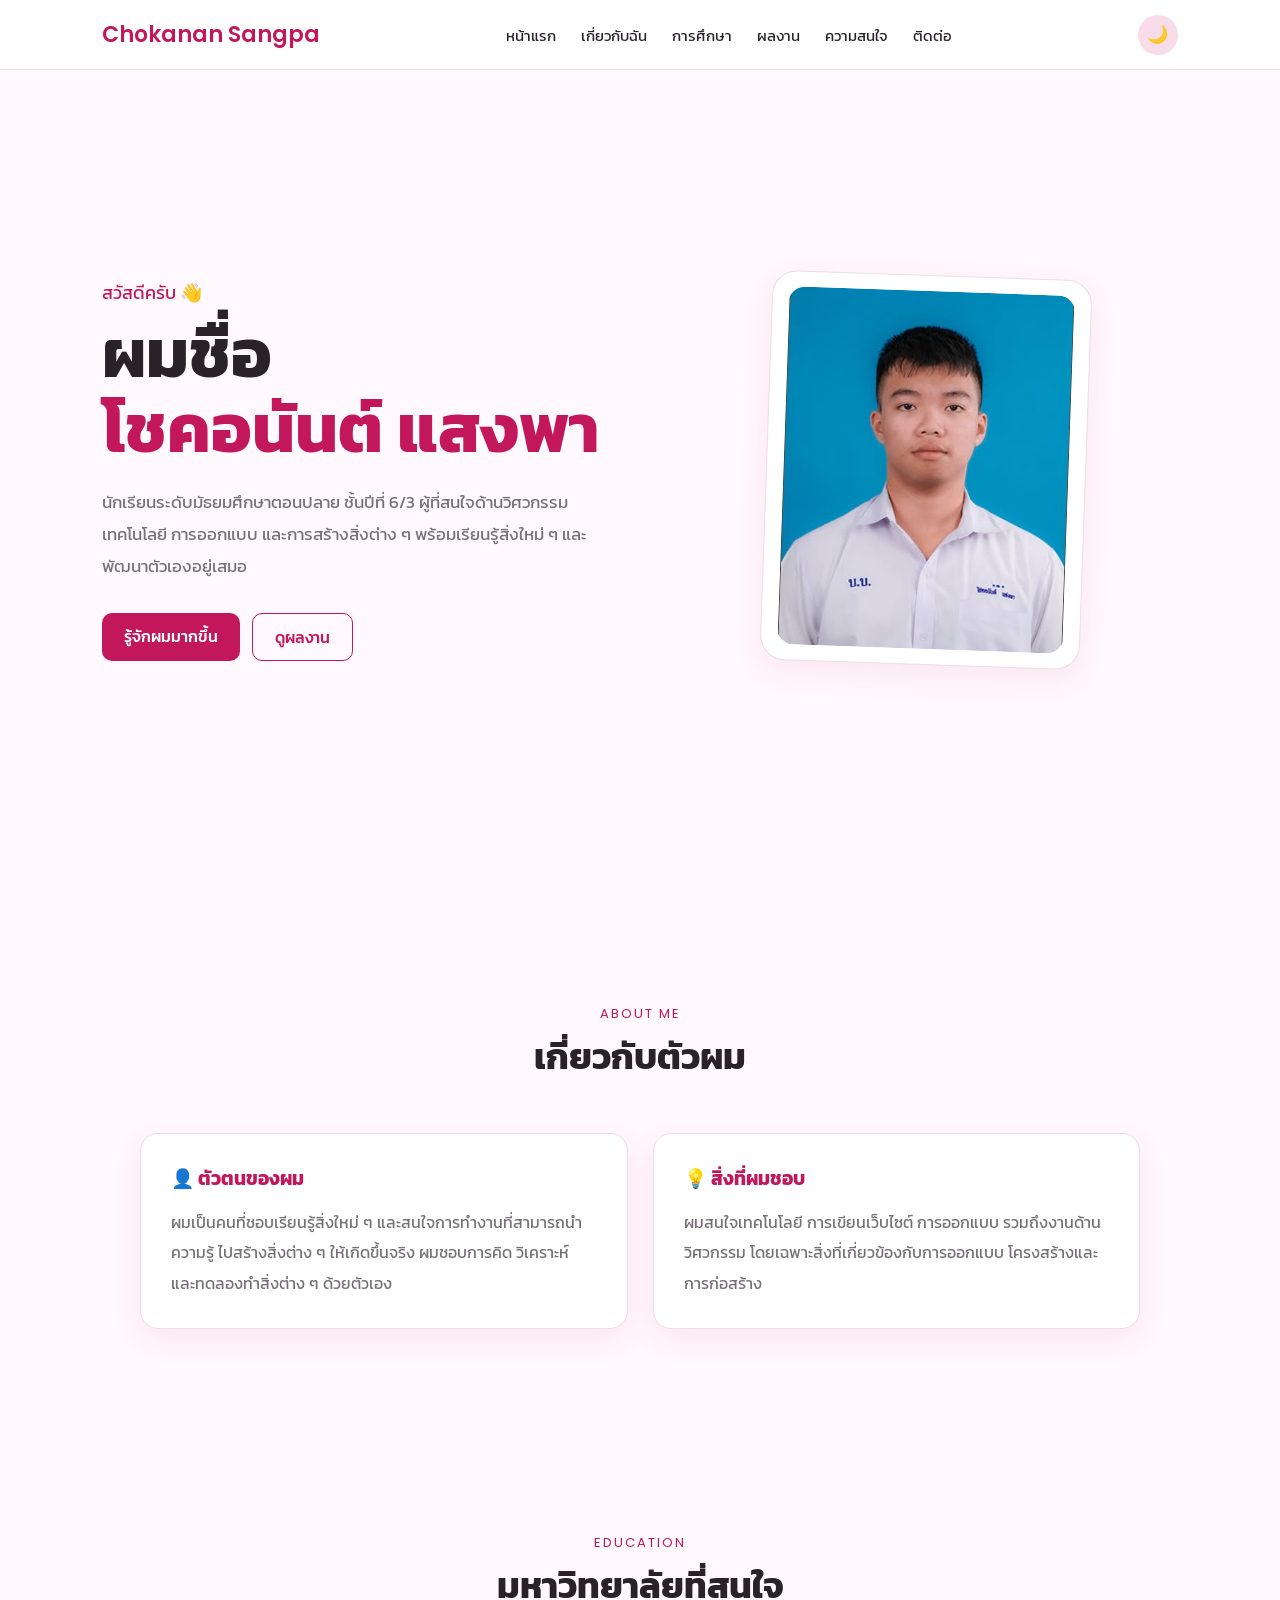
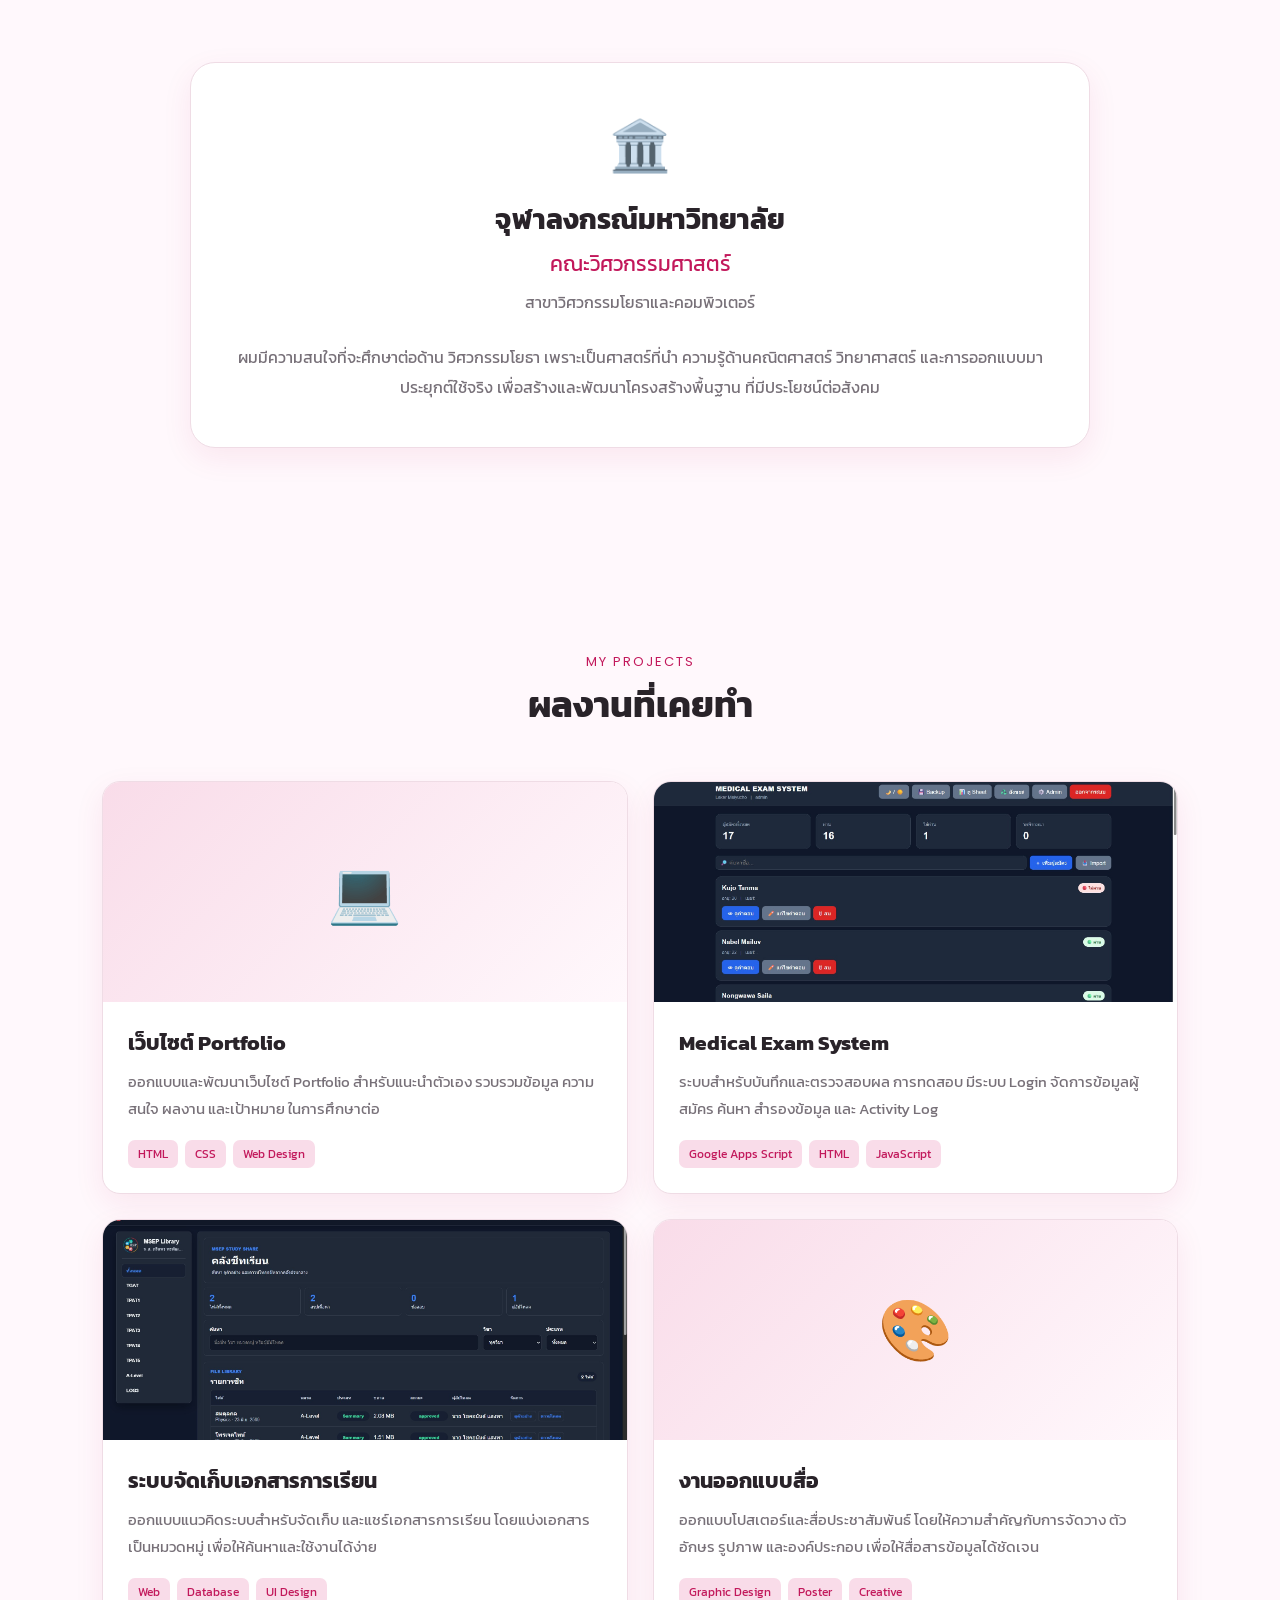
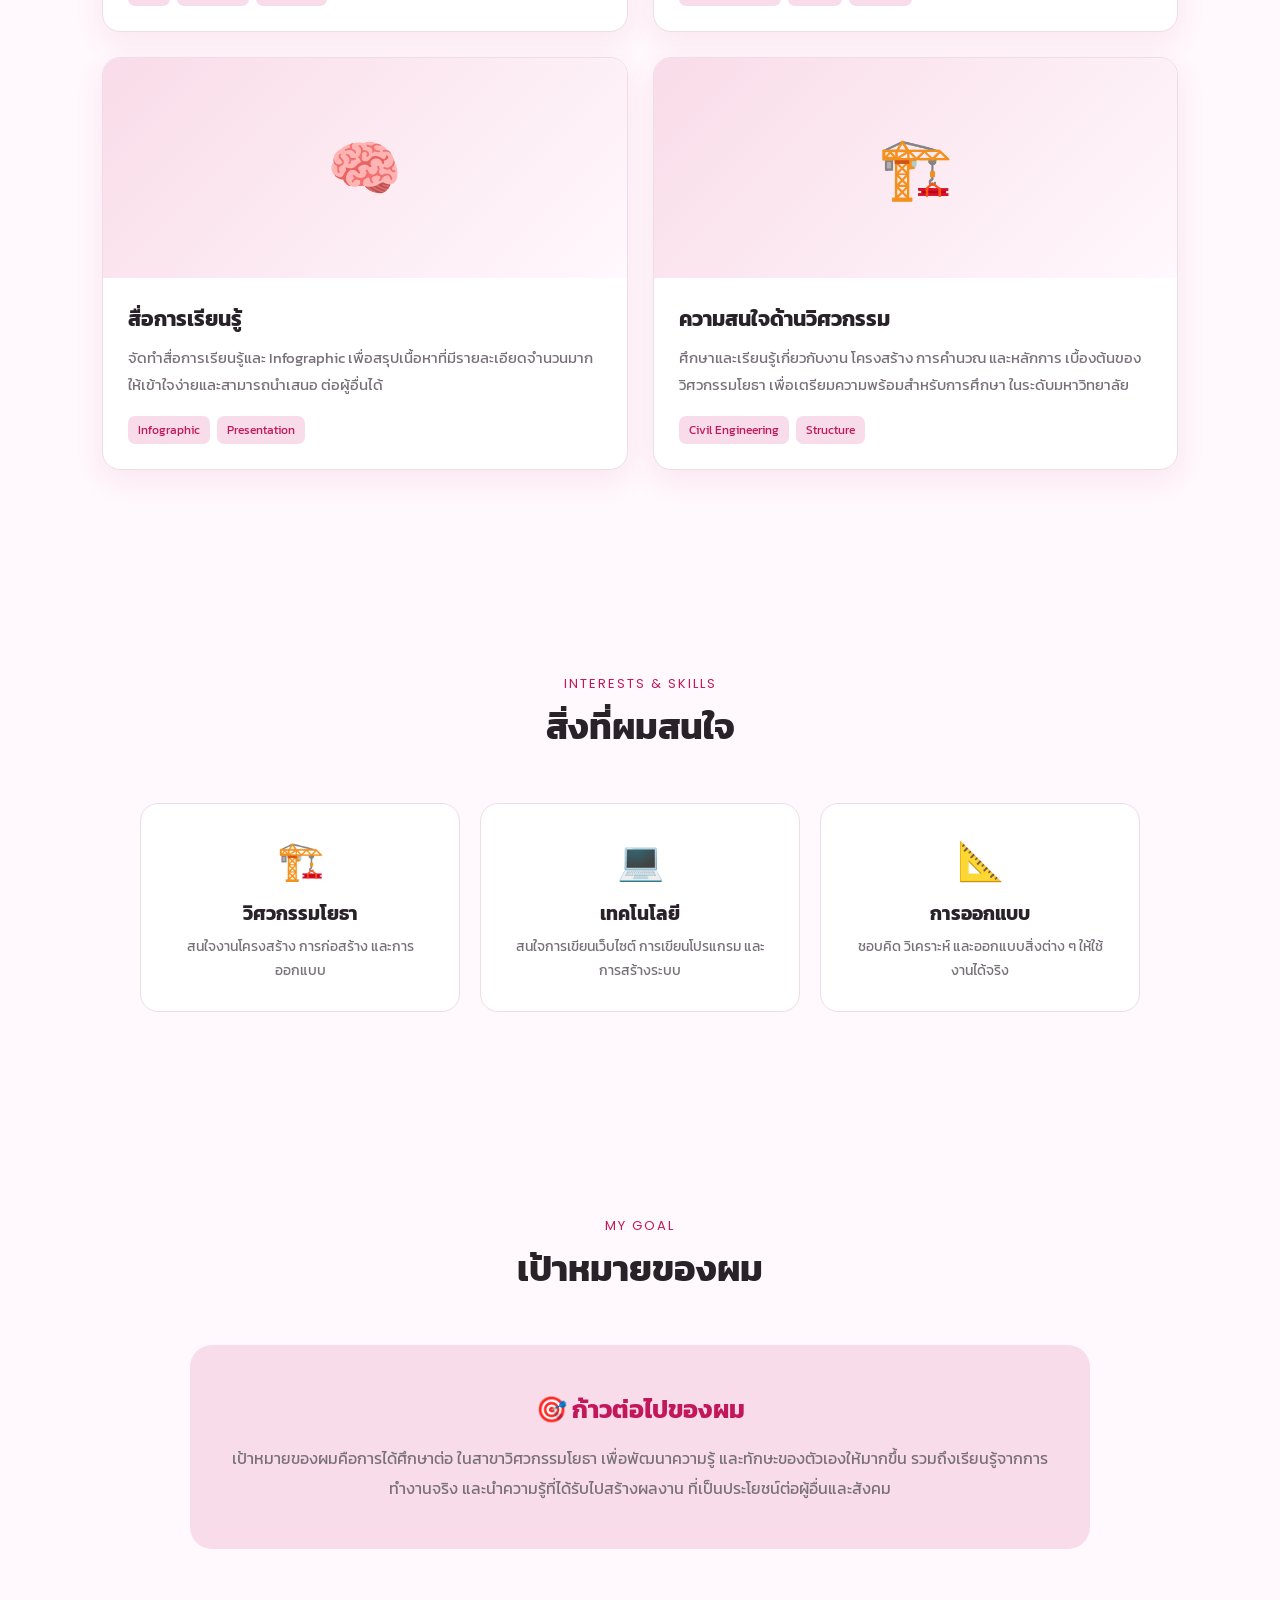
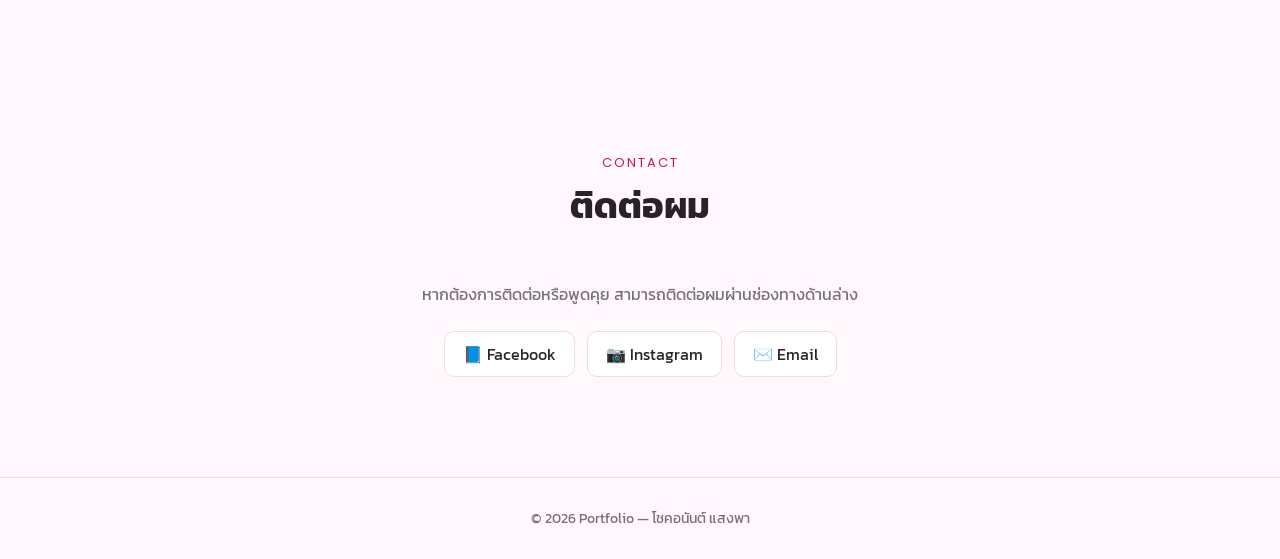
==== index.html @ dc8da7aa "Add files via upload" ====
<!DOCTYPE html>
<html lang="th">
<head>
    <meta charset="UTF-8">
    <meta name="viewport" content="width=device-width, initial-scale=1.0">

    <title>Portfolio | โชคอนันต์ แสงพา</title>

    <link rel="stylesheet" href="./style.css">

    <link href="https://fonts.googleapis.com/css2?family=Kanit:wght@300;400;500;600&family=Poppins:wght@400;500;600&display=swap" rel="stylesheet">
</head>
    
      

<body>


    <!-- =========================
         NAVBAR
    ========================= -->

    <nav>

        <div class="logo">
            Chokanan Sangpa
        </div>

        <ul>

            <li>
                <a href="#home">
                    หน้าแรก
                </a>
            </li>

            <li>
                <a href="#about">
                    เกี่ยวกับฉัน
                </a>
            </li>

            <li>
                <a href="#education">
                    การศึกษา
                </a>
            </li>

            <li>
                <a href="#projects">
                    ผลงาน
                </a>
            </li>

            <li>
                <a href="#skills">
                    ความสนใจ
                </a>
            </li>

            <li>
                <a href="#contact">
                    ติดต่อ
                </a>
            </li>

        </ul>

        <button
            class="theme-btn"
            id="themeBtn"
            onclick="toggleTheme()"
        >
            🌙
        </button>

    </nav>



    <!-- =========================
         HERO
    ========================= -->

    <section
        class="hero"
        id="home"
    >

        <div class="hero-container">


            <div>

                <div class="hello">
                    สวัสดีครับ 👋
                </div>

                <h1>

                    ผมชื่อ

                    <br>

                    <span>
                        โชคอนันต์ แสงพา
                    </span>

                </h1>

                <p>

                    นักเรียนระดับมัธยมศึกษาตอนปลาย ชั้นปีที่ 6/3
                    ผู้ที่สนใจด้านวิศวกรรม เทคโนโลยี 
                    การออกแบบ และการสร้างสิ่งต่าง ๆ
                    พร้อมเรียนรู้สิ่งใหม่ ๆ
                    และพัฒนาตัวเองอยู่เสมอ

                </p>


                <div class="buttons">

                    <a
                        href="#about"
                        class="btn btn-main"
                    >
                        รู้จักผมมากขึ้น
                    </a>

                    <a
                        href="#projects"
                        class="btn btn-outline"
                    >
                        ดูผลงาน
                    </a>

                </div>

            </div>



            <div class="profile-box">

                <div class="profile">

                    <img
                        src="Prem.jpg"
                        alt="รูปโปรไฟล์"
                    >

                </div>

            </div>


        </div>

    </section>



    <!-- =========================
         ABOUT
    ========================= -->

    <section id="about">

        <div class="section-title">

            <small>
                ABOUT ME
            </small>

            <h2>
                เกี่ยวกับตัวผม
            </h2>

        </div>


        <div class="about">


            <div class="card">

                <h3>
                    👤 ตัวตนของผม
                </h3>

                <p>

                    ผมเป็นคนที่ชอบเรียนรู้สิ่งใหม่ ๆ
                    และสนใจการทำงานที่สามารถนำความรู้
                    ไปสร้างสิ่งต่าง ๆ ให้เกิดขึ้นจริง
                    ผมชอบการคิด วิเคราะห์
                    และทดลองทำสิ่งต่าง ๆ ด้วยตัวเอง

                </p>

            </div>


            <div class="card">

                <h3>
                    💡 สิ่งที่ผมชอบ
                </h3>

                <p>

                    ผมสนใจเทคโนโลยี การเขียนเว็บไซต์
                    การออกแบบ รวมถึงงานด้านวิศวกรรม
                    โดยเฉพาะสิ่งที่เกี่ยวข้องกับการออกแบบ
                    โครงสร้างและการก่อสร้าง

                </p>

            </div>


        </div>

    </section>



    <!-- =========================
         EDUCATION
    ========================= -->

    <section id="education">

        <div class="section-title">

            <small>
                EDUCATION
            </small>

            <h2>
                มหาวิทยาลัยที่สนใจ
            </h2>

        </div>


        <div class="university">

            <div class="uni-icon">
                🏛️
            </div>

            <h3>
                จุฬาลงกรณ์มหาวิทยาลัย
            </h3>

            <div class="faculty">
                คณะวิศวกรรมศาสตร์
            </div>

            <p>
                สาขาวิศวกรรมโยธาและคอมพิวเตอร์
            </p>

            <br>

            <p>

                ผมมีความสนใจที่จะศึกษาต่อด้าน
                วิศวกรรมโยธา เพราะเป็นศาสตร์ที่นำ
                ความรู้ด้านคณิตศาสตร์ วิทยาศาสตร์
                และการออกแบบมาประยุกต์ใช้จริง
                เพื่อสร้างและพัฒนาโครงสร้างพื้นฐาน
                ที่มีประโยชน์ต่อสังคม

            </p>

        </div>

    </section>



    <!-- =========================
         PROJECTS
    ========================= -->

    <section id="projects">

        <div class="section-title">

            <small>
                MY PROJECTS
            </small>

            <h2>
                ผลงานที่เคยทำ
            </h2>

        </div>


        <div class="projects">


            <!-- PROJECT 1 -->

            <div class="project">

                <div class="project-image">

                    <!--
                        ถ้ามีรูปจริง
                        เปลี่ยนเป็น

                        <img src="project1.jpg">
                    -->

                    💻

                </div>


                <div class="project-content">

                    <h3>
                        เว็บไซต์ Portfolio
                    </h3>

                    <p>

                        ออกแบบและพัฒนาเว็บไซต์ Portfolio
                        สำหรับแนะนำตัวเอง รวบรวมข้อมูล
                        ความสนใจ ผลงาน และเป้าหมาย
                        ในการศึกษาต่อ

                    </p>


                    <div class="tags">

                        <span class="tag">
                            HTML
                        </span>

                        <span class="tag">
                            CSS
                        </span>

                        <span class="tag">
                            Web Design
                        </span>

                    </div>

                </div>

            </div>



           <div class="project">

                <div class="project-image">
    <a href="https://shorturl.asia/ASpoG" target="_blank">
        <img src="Medic.jpg" alt="ผลงานเว็บไซต์">
    </a>
</div>


                <div class="project-content">

                    <h3>
                        Medical Exam System
                    </h3>

                    <p>

                        ระบบสำหรับบันทึกและตรวจสอบผล
                        การทดสอบ มีระบบ Login
                        จัดการข้อมูลผู้สมัคร ค้นหา
                        สำรองข้อมูล และ Activity Log

                    </p>


                    <div class="tags">

                        <span class="tag">
                            Google Apps Script
                        </span>

                        <span class="tag">
                            HTML
                        </span>

                        <span class="tag">
                            JavaScript
                        </span>

                    </div>

                </div>

            </div>



            <!-- PROJECT 3 -->

            <div class="project">

                <div class="project-image">
    <a href="https://msep15.netlify.app/" target="_blank">
        <img src="Msep.jpg" alt="ผลงานเว็บไซต์">
    </a>
</div>


                <div class="project-content">

                    <h3>
                        ระบบจัดเก็บเอกสารการเรียน
                    </h3>

                    <p>

                        ออกแบบแนวคิดระบบสำหรับจัดเก็บ
                        และแชร์เอกสารการเรียน
                        โดยแบ่งเอกสารเป็นหมวดหมู่
                        เพื่อให้ค้นหาและใช้งานได้ง่าย

                    </p>


                    <div class="tags">

                        <span class="tag">
                            Web
                        </span>

                        <span class="tag">
                            Database
                        </span>

                        <span class="tag">
                            UI Design
                        </span>

                    </div>

                </div>

            </div>



            <!-- PROJECT 4 -->

            <div class="project">

                <div class="project-image">

                    🎨

                </div>


                <div class="project-content">

                    <h3>
                        งานออกแบบสื่อ
                    </h3>

                    <p>

                        ออกแบบโปสเตอร์และสื่อประชาสัมพันธ์
                        โดยให้ความสำคัญกับการจัดวาง
                        ตัวอักษร รูปภาพ และองค์ประกอบ
                        เพื่อให้สื่อสารข้อมูลได้ชัดเจน

                    </p>


                    <div class="tags">

                        <span class="tag">
                            Graphic Design
                        </span>

                        <span class="tag">
                            Poster
                        </span>

                        <span class="tag">
                            Creative
                        </span>

                    </div>

                </div>

            </div>



            <!-- PROJECT 5 -->

            <div class="project">

                <div class="project-image">

                    🧠

                </div>


                <div class="project-content">

                    <h3>
                        สื่อการเรียนรู้
                    </h3>

                    <p>

                        จัดทำสื่อการเรียนรู้และ Infographic
                        เพื่อสรุปเนื้อหาที่มีรายละเอียดจำนวนมาก
                        ให้เข้าใจง่ายและสามารถนำเสนอ
                        ต่อผู้อื่นได้

                    </p>


                    <div class="tags">

                        <span class="tag">
                            Infographic
                        </span>

                        <span class="tag">
                            Presentation
                        </span>

                    </div>

                </div>

            </div>



            <!-- PROJECT 6 -->

            <div class="project">

                <div class="project-image">

                    🏗️

                </div>


                <div class="project-content">

                    <h3>
                        ความสนใจด้านวิศวกรรม
                    </h3>

                    <p>

                        ศึกษาและเรียนรู้เกี่ยวกับงาน
                        โครงสร้าง การคำนวณ และหลักการ
                        เบื้องต้นของวิศวกรรมโยธา
                        เพื่อเตรียมความพร้อมสำหรับการศึกษา
                        ในระดับมหาวิทยาลัย

                    </p>


                    <div class="tags">

                        <span class="tag">
                            Civil Engineering
                        </span>

                        <span class="tag">
                            Structure
                        </span>

                    </div>

                </div>

            </div>


        </div>

    </section>



    <!-- =========================
         SKILLS
    ========================= -->

    <section id="skills">

        <div class="section-title">

            <small>
                INTERESTS & SKILLS
            </small>

            <h2>
                สิ่งที่ผมสนใจ
            </h2>

        </div>


        <div class="skills">


            <div class="skill">

                <div class="skill-icon">
                    🏗️
                </div>

                <h3>
                    วิศวกรรมโยธา
                </h3>

                <p>

                    สนใจงานโครงสร้าง
                    การก่อสร้าง
                    และการออกแบบ

                </p>

            </div>



            <div class="skill">

                <div class="skill-icon">
                    💻
                </div>

                <h3>
                    เทคโนโลยี
                </h3>

                <p>

                    สนใจการเขียนเว็บไซต์
                    การเขียนโปรแกรม
                    และการสร้างระบบ

                </p>

            </div>



            <div class="skill">

                <div class="skill-icon">
                    📐
                </div>

                <h3>
                    การออกแบบ
                </h3>

                <p>

                    ชอบคิด วิเคราะห์
                    และออกแบบสิ่งต่าง ๆ
                    ให้ใช้งานได้จริง

                </p>

            </div>



        </div>

    </section>



    <!-- =========================
         GOAL
    ========================= -->

    <section>

        <div class="section-title">

            <small>
                MY GOAL
            </small>

            <h2>
                เป้าหมายของผม
            </h2>

        </div>


        <div class="goal">

            <div class="goal-box">

                <h3>
                    🎯 ก้าวต่อไปของผม
                </h3>

                <p>

                    เป้าหมายของผมคือการได้ศึกษาต่อ
                    ในสาขาวิศวกรรมโยธา เพื่อพัฒนาความรู้
                    และทักษะของตัวเองให้มากขึ้น
                    รวมถึงเรียนรู้จากการทำงานจริง
                    และนำความรู้ที่ได้รับไปสร้างผลงาน
                    ที่เป็นประโยชน์ต่อผู้อื่นและสังคม

                </p>

            </div>

        </div>

    </section>



    <!-- =========================
         CONTACT
    ========================= -->

    <section id="contact">

        <div class="section-title">

            <small>
                CONTACT
            </small>

            <h2>
                ติดต่อผม
            </h2>

        </div>


        <div class="contact">

            <p>

                หากต้องการติดต่อหรือพูดคุย
                สามารถติดต่อผมผ่านช่องทางด้านล่าง

            </p>


            <div class="contact-links">

                <a href="https://www.facebook.com/permie.afk/">
                    📘 Facebook
                </a>

                <a href="https://www.instagram.com/ch._.oka.nan/?next=%2F">
                    📷 Instagram
                </a>

                <a href="mailto:chokanansangpa@gmail.com">
                    ✉️ Email
                </a>

            </div>

        </div>

    </section>



    <!-- =========================
         FOOTER
    ========================= -->

    <footer>

        © 2026 Portfolio
        —
        โชคอนันต์ แสงพา

    </footer>



    <!-- =========================
         JAVASCRIPT
    ========================= -->

    <script>

        function toggleTheme() {

            document.body.classList.toggle("dark");

            const button =
                document.getElementById("themeBtn");

            if (
                document.body.classList.contains("dark")
            ) {

                button.innerHTML = "☀️";

                localStorage.setItem(
                    "theme",
                    "dark"
                );

            } else {

                button.innerHTML = "🌙";

                localStorage.setItem(
                    "theme",
                    "light"
                );

            }

        }


        /* จำ Theme ที่เลือกไว้ */

        const savedTheme =
            localStorage.getItem("theme");


        if (savedTheme === "dark") {

            document.body.classList.add("dark");

            document.getElementById(
                "themeBtn"
            ).innerHTML = "☀️";

        }

    </script>

</body>
</html>
---- style.css ----
* {
    margin: 0;
    padding: 0;
    box-sizing: border-box;
    scroll-behavior: smooth;
}

:root {
    --bg: #fff8fc;
    --card: #ffffff;
    --text: #292329;
    --subtext: #777078;
    --pink: #c2185b;
    --pink-light: #f9dce9;
    --border: #efdce5;
    --shadow: 0 10px 30px rgba(194, 24, 91, 0.08);
}

body.dark {
    --bg: #171317;
    --card: #211c21;
    --text: #ffffff;
    --subtext: #bcb4bb;
    --pink: #ff5c9b;
    --pink-light: #412532;
    --border: #392f35;
    --shadow: 0 10px 30px rgba(0, 0, 0, 0.3);
}

body {
    font-family: "Kanit", sans-serif;
    background: var(--bg);
    color: var(--text);
    transition:
        background 0.3s,
        color 0.3s;
}


/* =========================
   NAVBAR
========================= */

nav {
    position: fixed;
    top: 0;
    left: 0;
    width: 100%;
    height: 70px;

    display: flex;
    align-items: center;
    justify-content: space-between;

    padding: 0 8%;

    background: rgba(255, 255, 255, 0.85);
    backdrop-filter: blur(12px);

    border-bottom: 1px solid var(--border);

    z-index: 999;
}

body.dark nav {
    background: rgba(23, 19, 23, 0.85);
}

.logo {
    font-family: Poppins, sans-serif;
    font-size: 22px;
    font-weight: 600;
    color: var(--pink);
}

nav ul {
    display: flex;
    list-style: none;
    gap: 25px;
}

nav a {
    text-decoration: none;
    color: var(--text);
    font-size: 15px;
    transition: 0.2s;
}

nav a:hover {
    color: var(--pink);
}

.theme-btn {
    width: 40px;
    height: 40px;

    border: none;
    border-radius: 50%;

    background: var(--pink-light);
    color: var(--pink);

    cursor: pointer;
    font-size: 17px;

    transition: 0.2s;
}

.theme-btn:hover {
    transform: rotate(15deg);
}


/* =========================
   HERO
========================= */

.hero {
    min-height: 100vh;

    display: flex;
    align-items: center;

    padding: 110px 8% 70px;
}

.hero-container {
    width: 100%;
    max-width: 1100px;
    margin: auto;

    display: grid;
    grid-template-columns: 1fr 1fr;

    align-items: center;
    gap: 70px;
}

.hello {
    color: var(--pink);
    font-size: 18px;
    margin-bottom: 10px;
}

.hero h1 {
    font-size: clamp(42px, 6vw, 68px);
    line-height: 1.1;
    margin-bottom: 20px;
}

.hero h1 span {
    color: var(--pink);
}

.hero p {
    color: var(--subtext);
    font-size: 17px;
    line-height: 1.9;
    max-width: 550px;
}

.buttons {
    display: flex;
    gap: 12px;
    margin-top: 30px;
    flex-wrap: wrap;
}

.btn {
    display: inline-block;

    padding: 11px 22px;

    border-radius: 10px;

    text-decoration: none;
    font-weight: 500;

    transition: 0.2s;
}

.btn-main {
    background: var(--pink);
    color: white;
}

.btn-main:hover {
    transform: translateY(-3px);

    box-shadow:
        0 8px 20px rgba(194, 24, 91, 0.2);
}

.btn-outline {
    border: 1px solid var(--pink);
    color: var(--pink);
}

.btn-outline:hover {
    background: var(--pink-light);
}


/* =========================
   PROFILE
========================= */

.profile-box {
    display: flex;
    justify-content: center;
}

.profile {
    width: 320px;
    height: 390px;

    padding: 15px;

    background: var(--card);

    border: 1px solid var(--border);
    border-radius: 25px;

    box-shadow: var(--shadow);

    transform: rotate(2deg);

    transition: 0.3s;
}

.profile:hover {
    transform:
        rotate(0deg)
        translateY(-7px);
}

.profile img {
    width: 100%;
    height: 100%;

    object-fit: cover;

    border-radius: 18px;
}


/* =========================
   GENERAL SECTION
========================= */

section {
    padding: 100px 8%;
}

.section-title {
    text-align: center;
    margin-bottom: 50px;
}

.section-title small {
    color: var(--pink);

    font-family: Poppins, sans-serif;

    font-size: 13px;

    letter-spacing: 2px;
}

.section-title h2 {
    font-size: 36px;
    margin-top: 5px;
}


/* =========================
   ABOUT
========================= */

.about {
    max-width: 1000px;
    margin: auto;

    display: grid;
    grid-template-columns: 1fr 1fr;

    gap: 25px;
}

.card {
    background: var(--card);

    border: 1px solid var(--border);
    border-radius: 18px;

    padding: 30px;

    box-shadow: var(--shadow);
}

.card h3 {
    color: var(--pink);
    margin-bottom: 15px;
}

.card p {
    color: var(--subtext);
    line-height: 1.9;
}


/* =========================
   EDUCATION
========================= */

.university {
    max-width: 900px;
    margin: auto;

    background: var(--card);

    border: 1px solid var(--border);
    border-radius: 25px;

    padding: 45px;

    text-align: center;

    box-shadow: var(--shadow);
}

.uni-icon {
    font-size: 50px;
    margin-bottom: 15px;
}

.university h3 {
    font-size: 28px;
    margin-bottom: 8px;
}

.faculty {
    color: var(--pink);

    font-size: 21px;

    margin-bottom: 8px;
}

.university p {
    color: var(--subtext);
    line-height: 1.9;
}


/* =========================
   PROJECTS
========================= */

.projects {
    max-width: 1100px;
    margin: auto;

    display: grid;
    grid-template-columns: repeat(2, 1fr);

    gap: 25px;
}

.project {
    overflow: hidden;

    background: var(--card);

    border: 1px solid var(--border);
    border-radius: 18px;

    box-shadow: var(--shadow);

    transition: 0.25s;
}

.project:hover {
    transform: translateY(-6px);
}

.project-image {
    width: 100%;
    height: 220px;

    background:
        linear-gradient(
            135deg,
            var(--pink-light),
            var(--bg)
        );

    display: flex;
    align-items: center;
    justify-content: center;

    font-size: 60px;

    overflow: hidden;
}

.project-image img {
    width: 100%;
    height: 100%;

    object-fit: cover;
}

.project-content {
    padding: 25px;
}

.project-content h3 {
    font-size: 21px;
    margin-bottom: 10px;
}

.project-content p {
    color: var(--subtext);

    line-height: 1.8;

    font-size: 15px;
}

.tags {
    display: flex;

    gap: 7px;

    flex-wrap: wrap;

    margin-top: 18px;
}

.tag {
    padding: 5px 10px;

    background: var(--pink-light);
    color: var(--pink);

    border-radius: 7px;

    font-size: 12px;
}


/* =========================
   SKILLS
========================= */

.skills {
    max-width: 1000px;
    margin: auto;

    display: grid;
    grid-template-columns: repeat(3, 1fr);

    gap: 20px;
}

.skill {
    background: var(--card);

    border: 1px solid var(--border);
    border-radius: 18px;

    padding: 28px;

    text-align: center;

    transition: 0.2s;
}

.skill:hover {
    transform: translateY(-5px);
}

.skill-icon {
    font-size: 38px;
    margin-bottom: 10px;
}

.skill h3 {
    margin-bottom: 8px;
}

.skill p {
    color: var(--subtext);

    font-size: 14px;

    line-height: 1.7;
}


/* =========================
   GOAL
========================= */

.goal {
    max-width: 900px;
    margin: auto;
}

.goal-box {
    padding: 45px 35px;

    background: var(--pink-light);

    border-radius: 22px;

    text-align: center;
}

.goal-box h3 {
    color: var(--pink);

    font-size: 25px;

    margin-bottom: 15px;
}

.goal-box p {
    color: var(--subtext);

    line-height: 1.9;
}


/* =========================
   CONTACT
========================= */

.contact {
    max-width: 700px;
    margin: auto;

    text-align: center;
}

.contact > p {
    color: var(--subtext);
    margin-bottom: 25px;
}

.contact-links {
    display: flex;

    justify-content: center;

    flex-wrap: wrap;

    gap: 12px;
}

.contact-links a {
    padding: 10px 18px;

    background: var(--card);

    border: 1px solid var(--border);
    border-radius: 10px;

    color: var(--text);

    text-decoration: none;

    transition: 0.2s;
}

.contact-links a:hover {
    color: var(--pink);
    border-color: var(--pink);
}


/* =========================
   FOOTER
========================= */

footer {
    padding: 30px;

    text-align: center;

    color: var(--subtext);

    font-size: 14px;

    border-top: 1px solid var(--border);
}


/* =========================
   MOBILE
========================= */

@media (max-width: 800px) {

    nav {
        padding: 0 5%;
    }

    nav ul {
        display: none;
    }

    .hero {
        padding-top: 120px;
    }

    .hero-container {
        grid-template-columns: 1fr;

        text-align: center;

        gap: 45px;
    }

    .hero p {
        margin: auto;
    }

    .buttons {
        justify-content: center;
    }

    .profile {
        width: 270px;
        height: 330px;
    }

    .about {
        grid-template-columns: 1fr;
    }

    .projects {
        grid-template-columns: 1fr;
    }

    .skills {
        grid-template-columns: 1fr;
    }

    .university {
        padding: 30px 20px;
    }

    section {
        padding: 75px 6%;
    }

    .section-title h2 {
        font-size: 30px;
    }
}
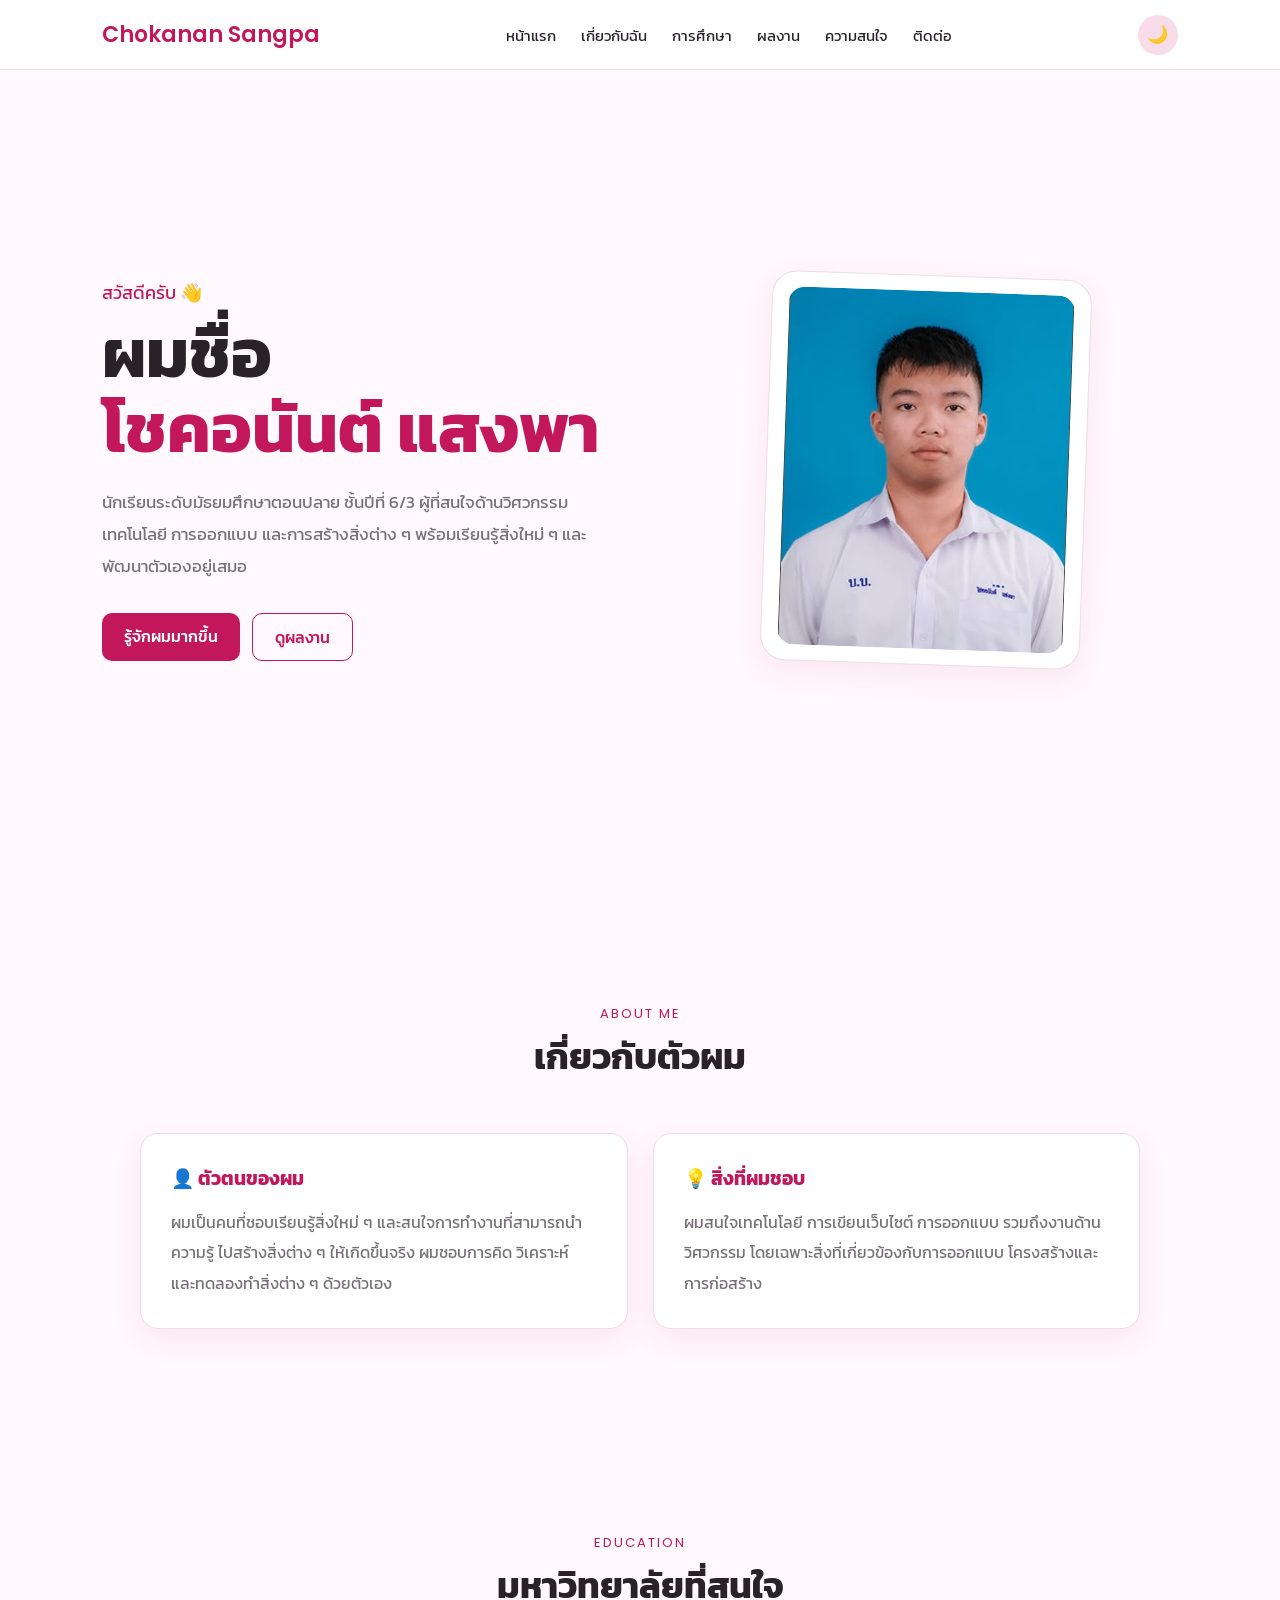
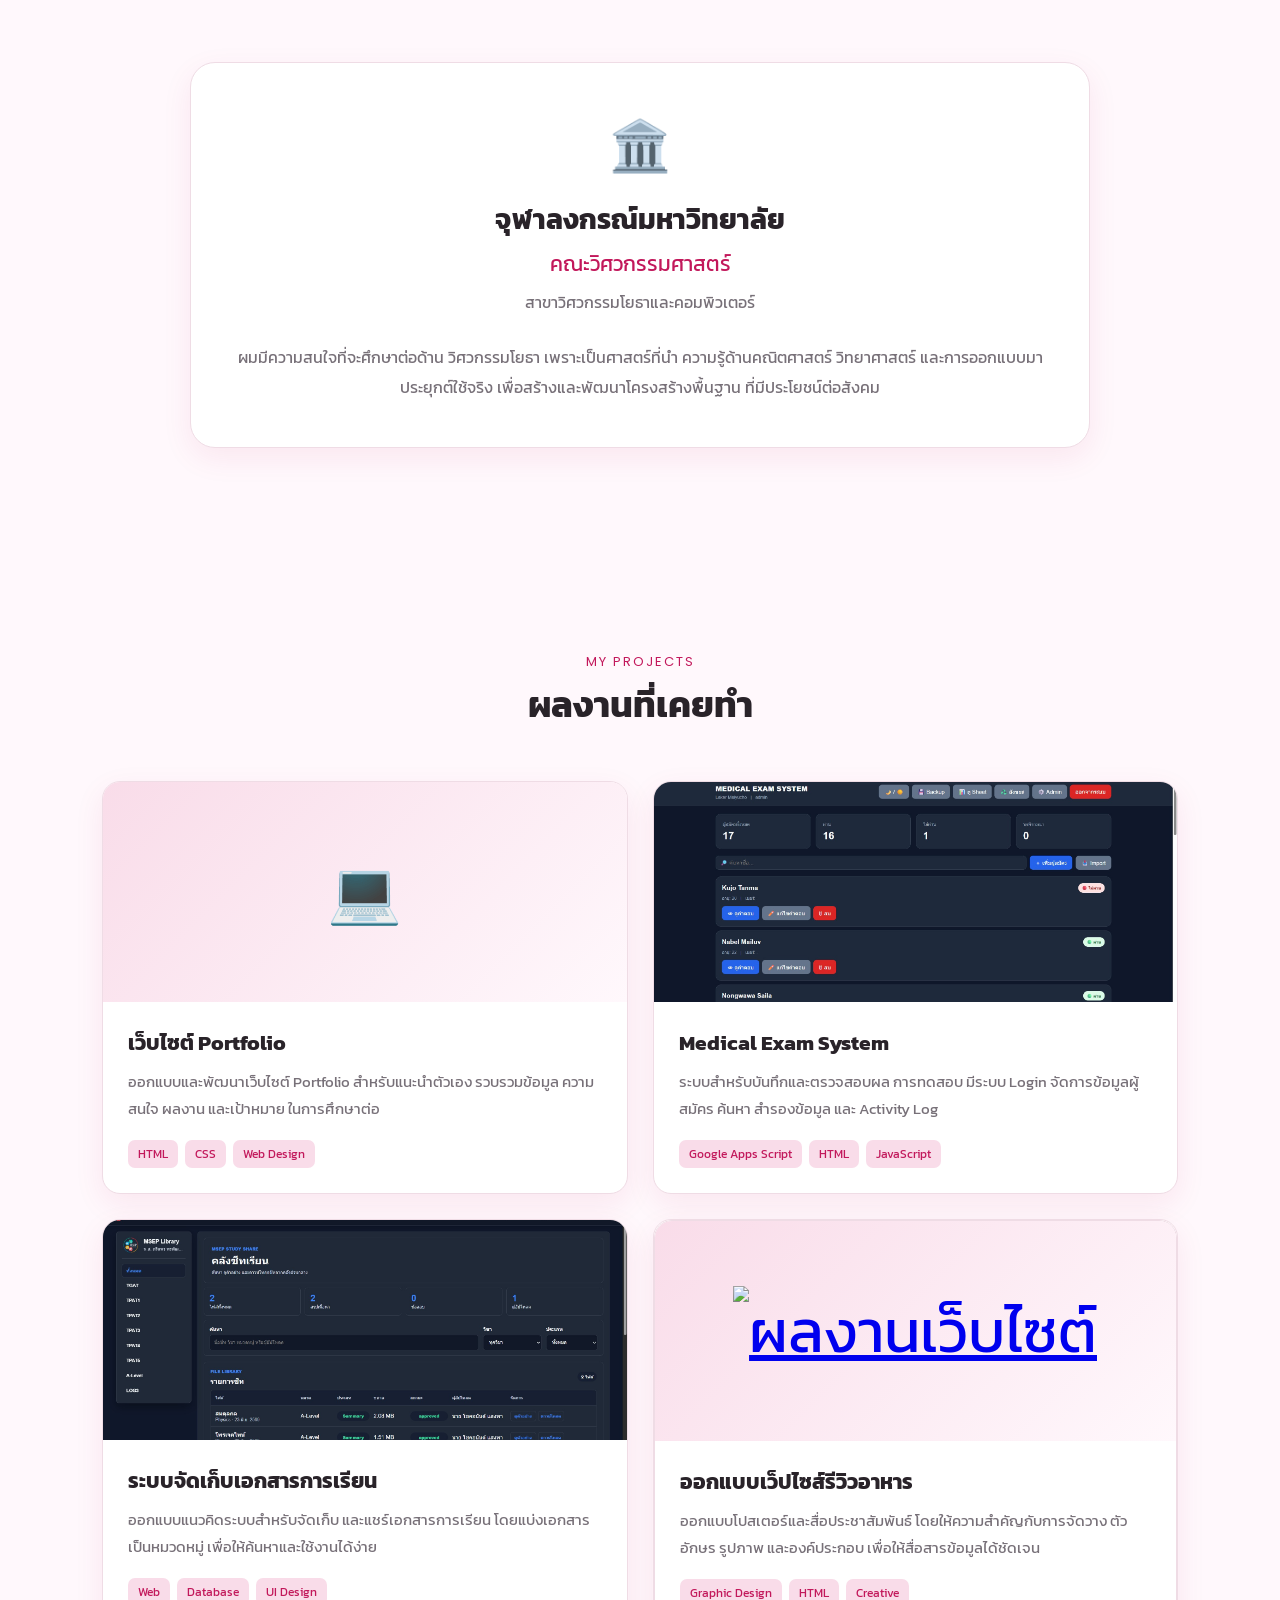
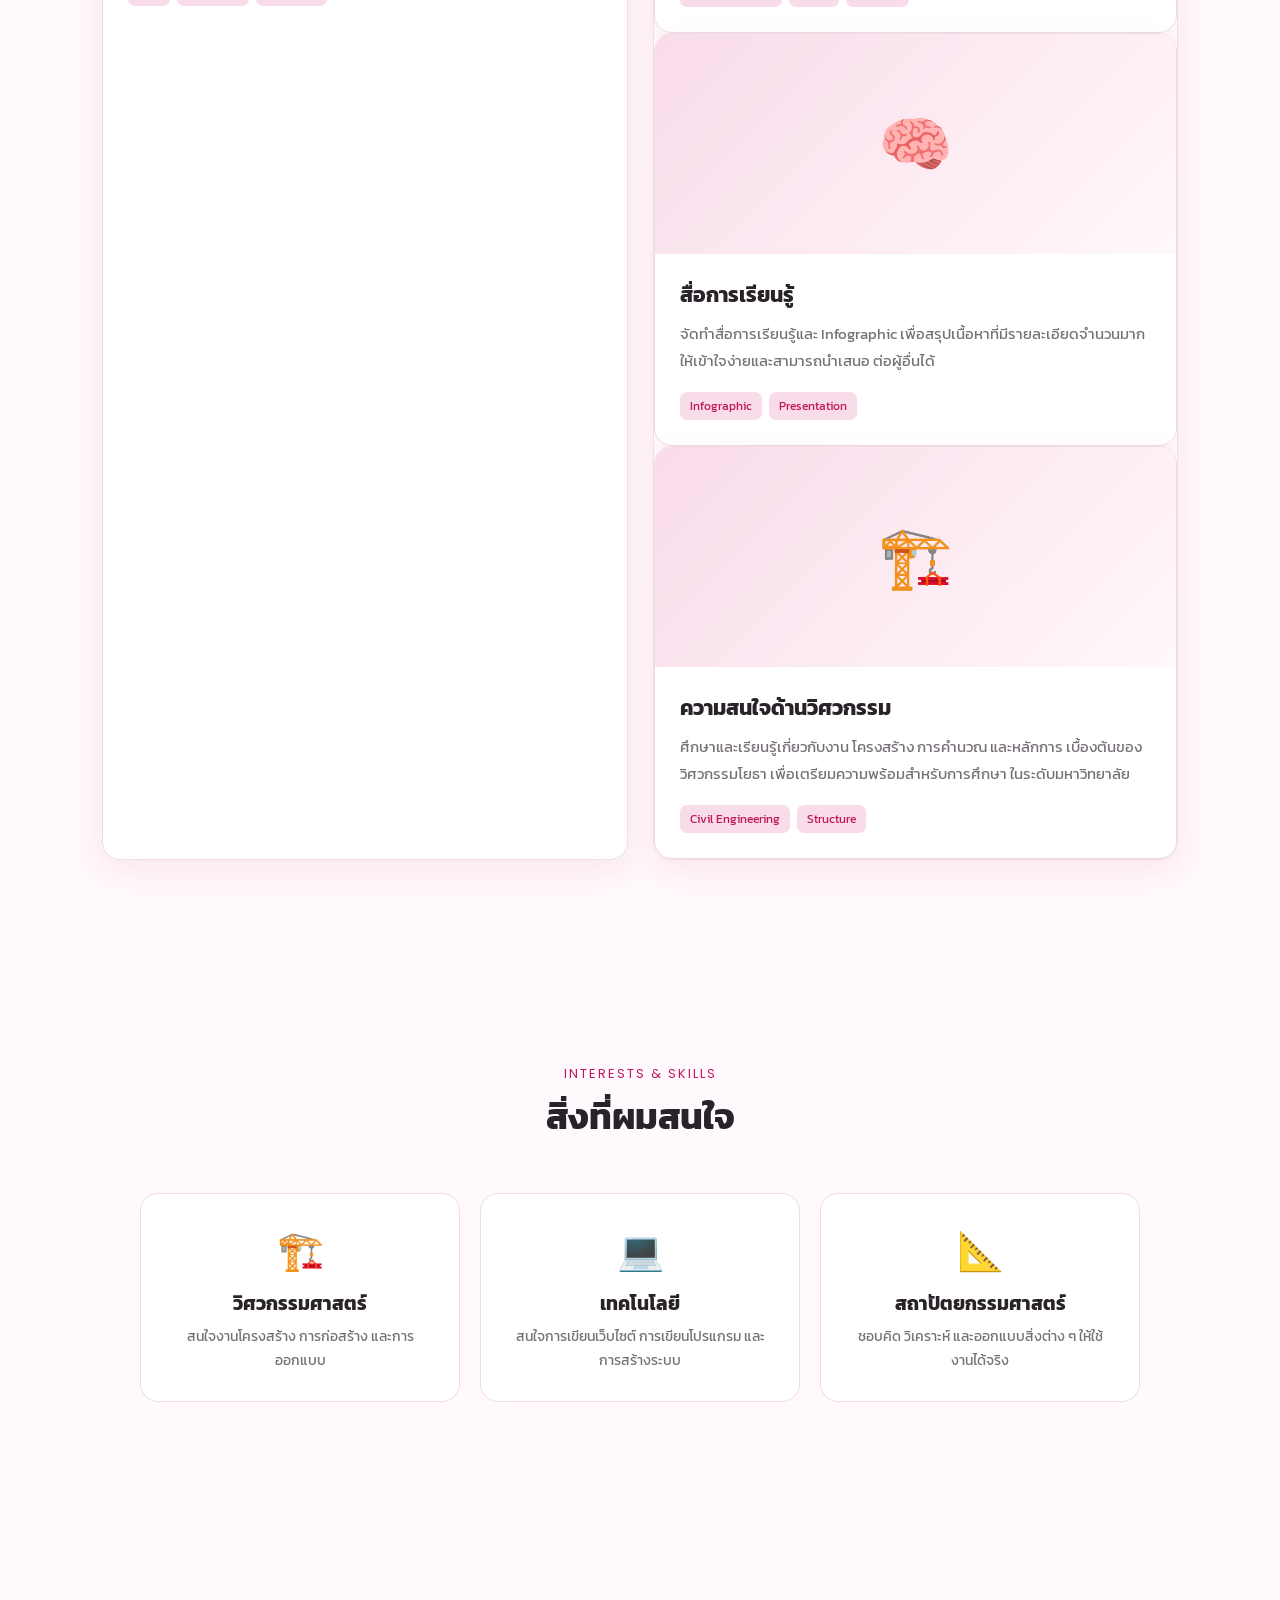
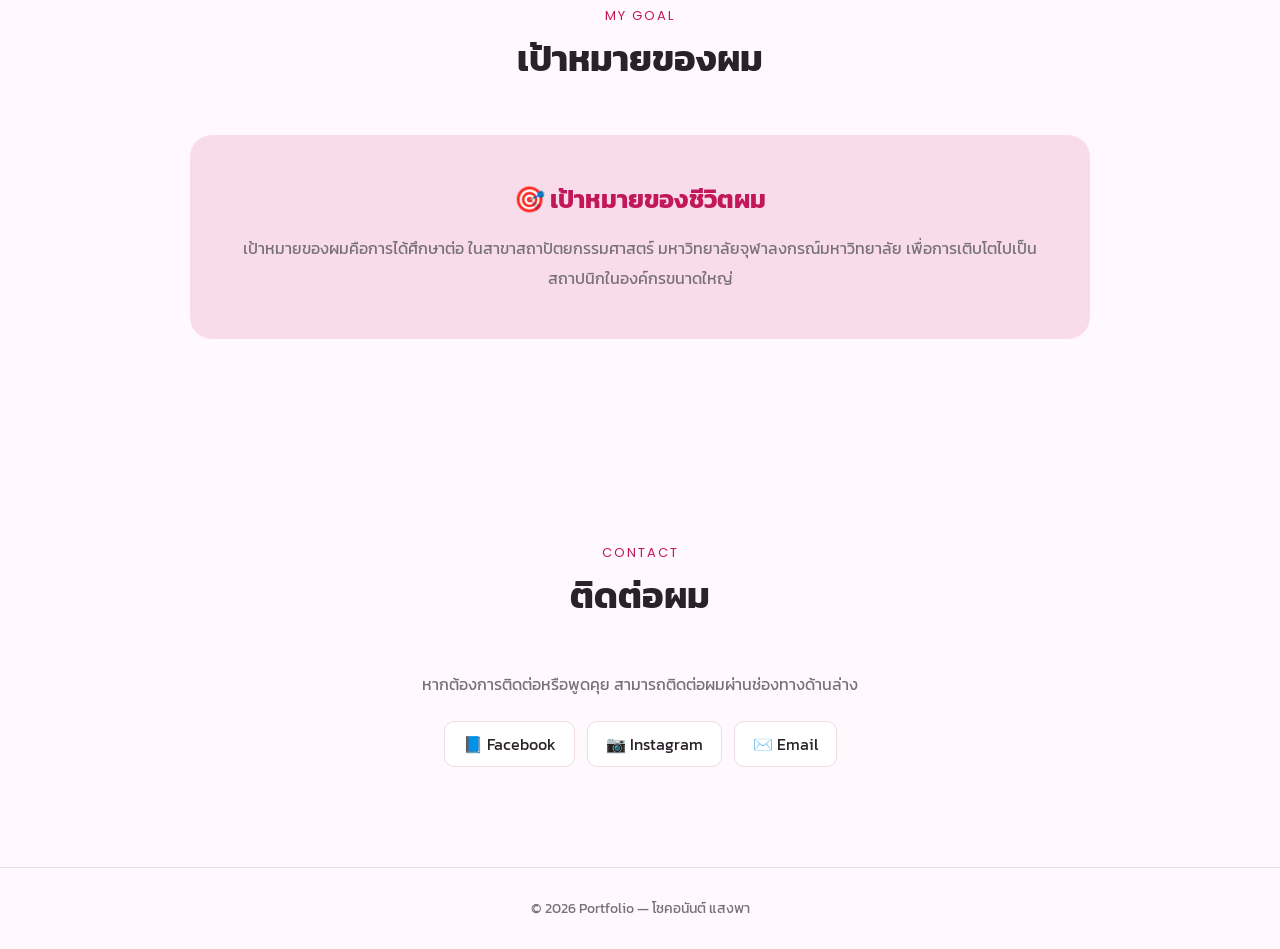
==== commit 5c455e44: "Update index.html" ====
--- a/index.html
+++ b/index.html
@@ -460,17 +460,19 @@
 
             <div class="project">
 
+                 <div class="project">
+
                 <div class="project-image">
-
-                    🎨
-
-                </div>
+    <a href=https://clever-sorbet-1bee23.netlify.app/" target="_blank">
+        <img src="Food.jpg" alt="ผลงานเว็บไซต์">
+    </a>
+</div>
 
 
                 <div class="project-content">
 
                     <h3>
-                        งานออกแบบสื่อ
+                        ออกแบบเว็ปไซส์รีวิวอาหาร
                     </h3>
 
                     <p>
@@ -490,7 +492,7 @@
                         </span>
 
                         <span class="tag">
-                            Poster
+                            HTML
                         </span>
 
                         <span class="tag">
@@ -630,7 +632,7 @@
                 </div>
 
                 <h3>
-                    วิศวกรรมโยธา
+                    วิศวกรรมศาสตร์
                 </h3>
 
                 <p>
@@ -674,7 +676,7 @@
                 </div>
 
                 <h3>
-                    การออกแบบ
+                    สถาปัตยกรรมศาสตร์
                 </h3>
 
                 <p>
@@ -719,17 +721,14 @@
             <div class="goal-box">
 
                 <h3>
-                    🎯 ก้าวต่อไปของผม
+                    🎯 เป้าหมายของชีวิตผม
                 </h3>
 
                 <p>
-
+                    
                     เป้าหมายของผมคือการได้ศึกษาต่อ
-                    ในสาขาวิศวกรรมโยธา เพื่อพัฒนาความรู้
-                    และทักษะของตัวเองให้มากขึ้น
-                    รวมถึงเรียนรู้จากการทำงานจริง
-                    และนำความรู้ที่ได้รับไปสร้างผลงาน
-                    ที่เป็นประโยชน์ต่อผู้อื่นและสังคม
+                    ในสาขาสถาปัตยกรรมศาสตร์ มหาวิทยาลัยจุฬาลงกรณ์มหาวิทยาลัย
+                    เพื่อการเติบโตไปเป็นสถาปนิกในองค์กรขนาดใหญ่
 
                 </p>
 
@@ -863,4 +862,4 @@
     </script>
 
 </body>
-</html>+</html>
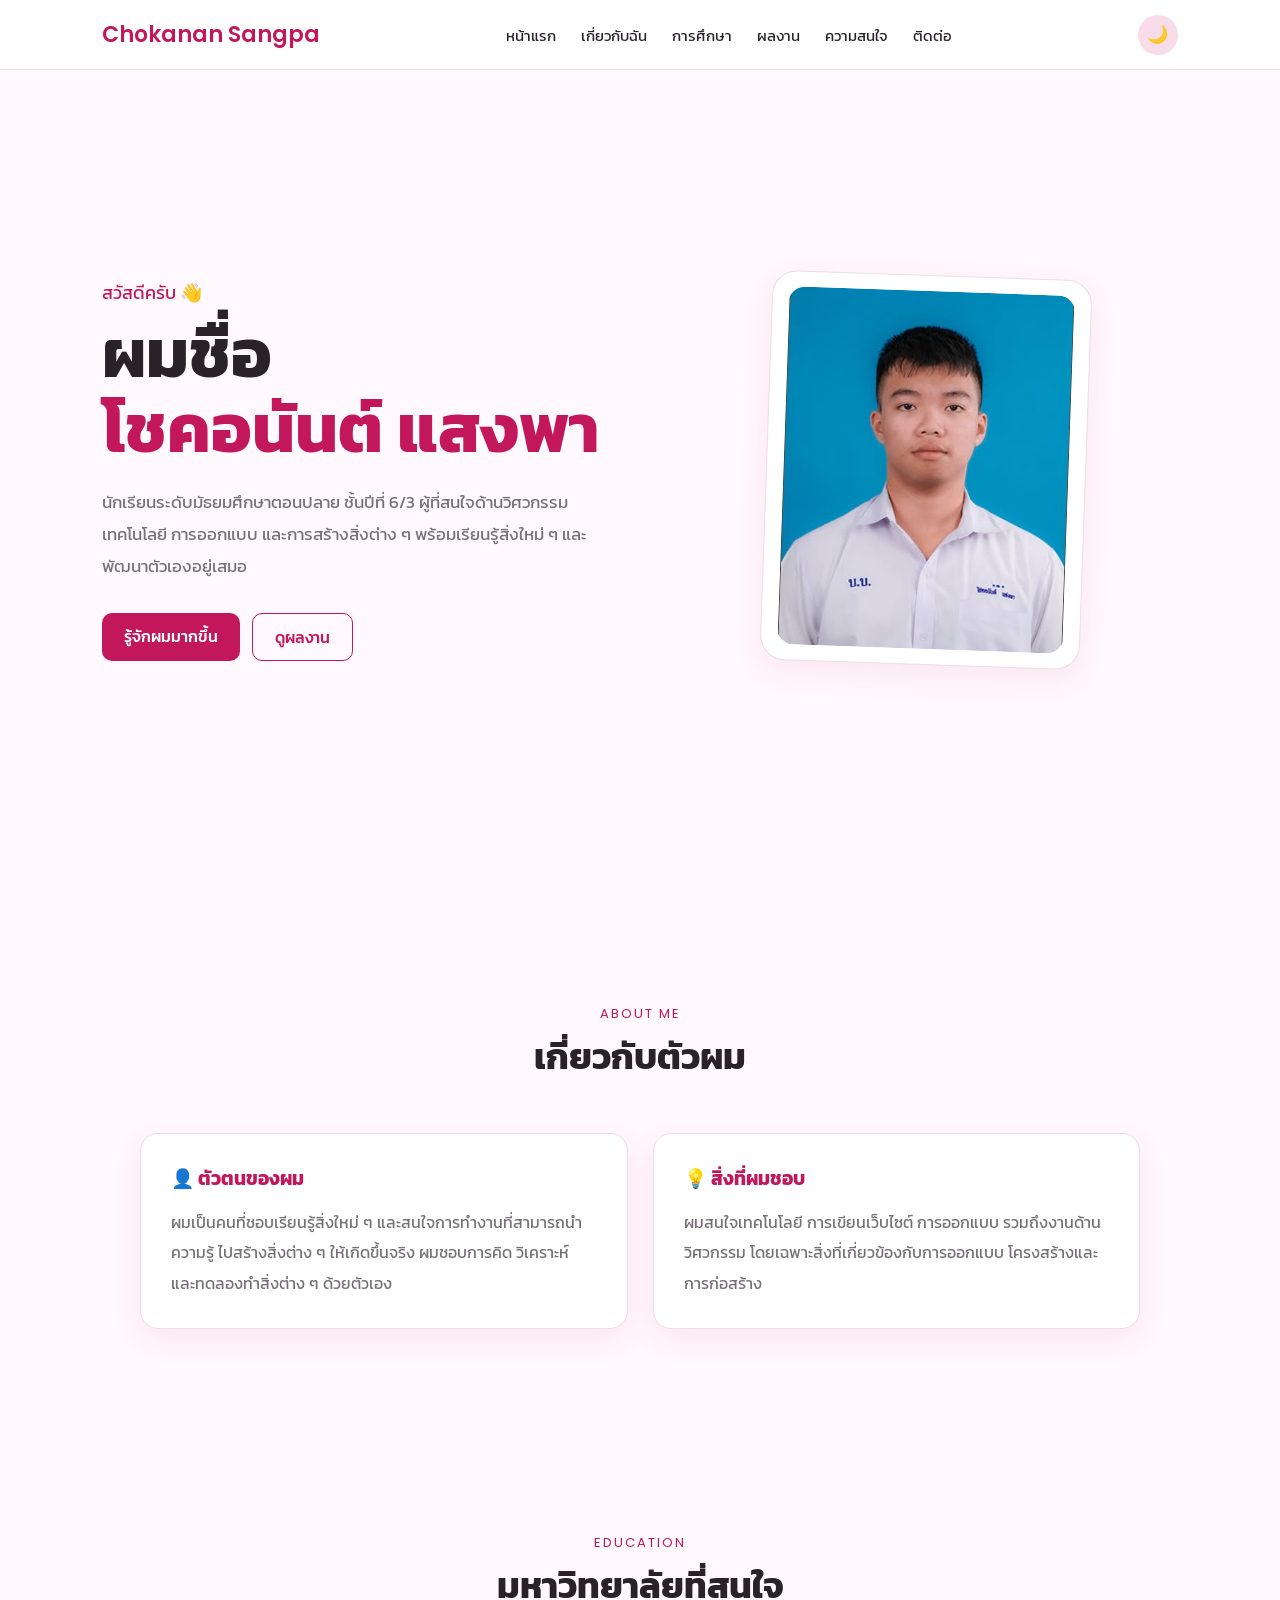
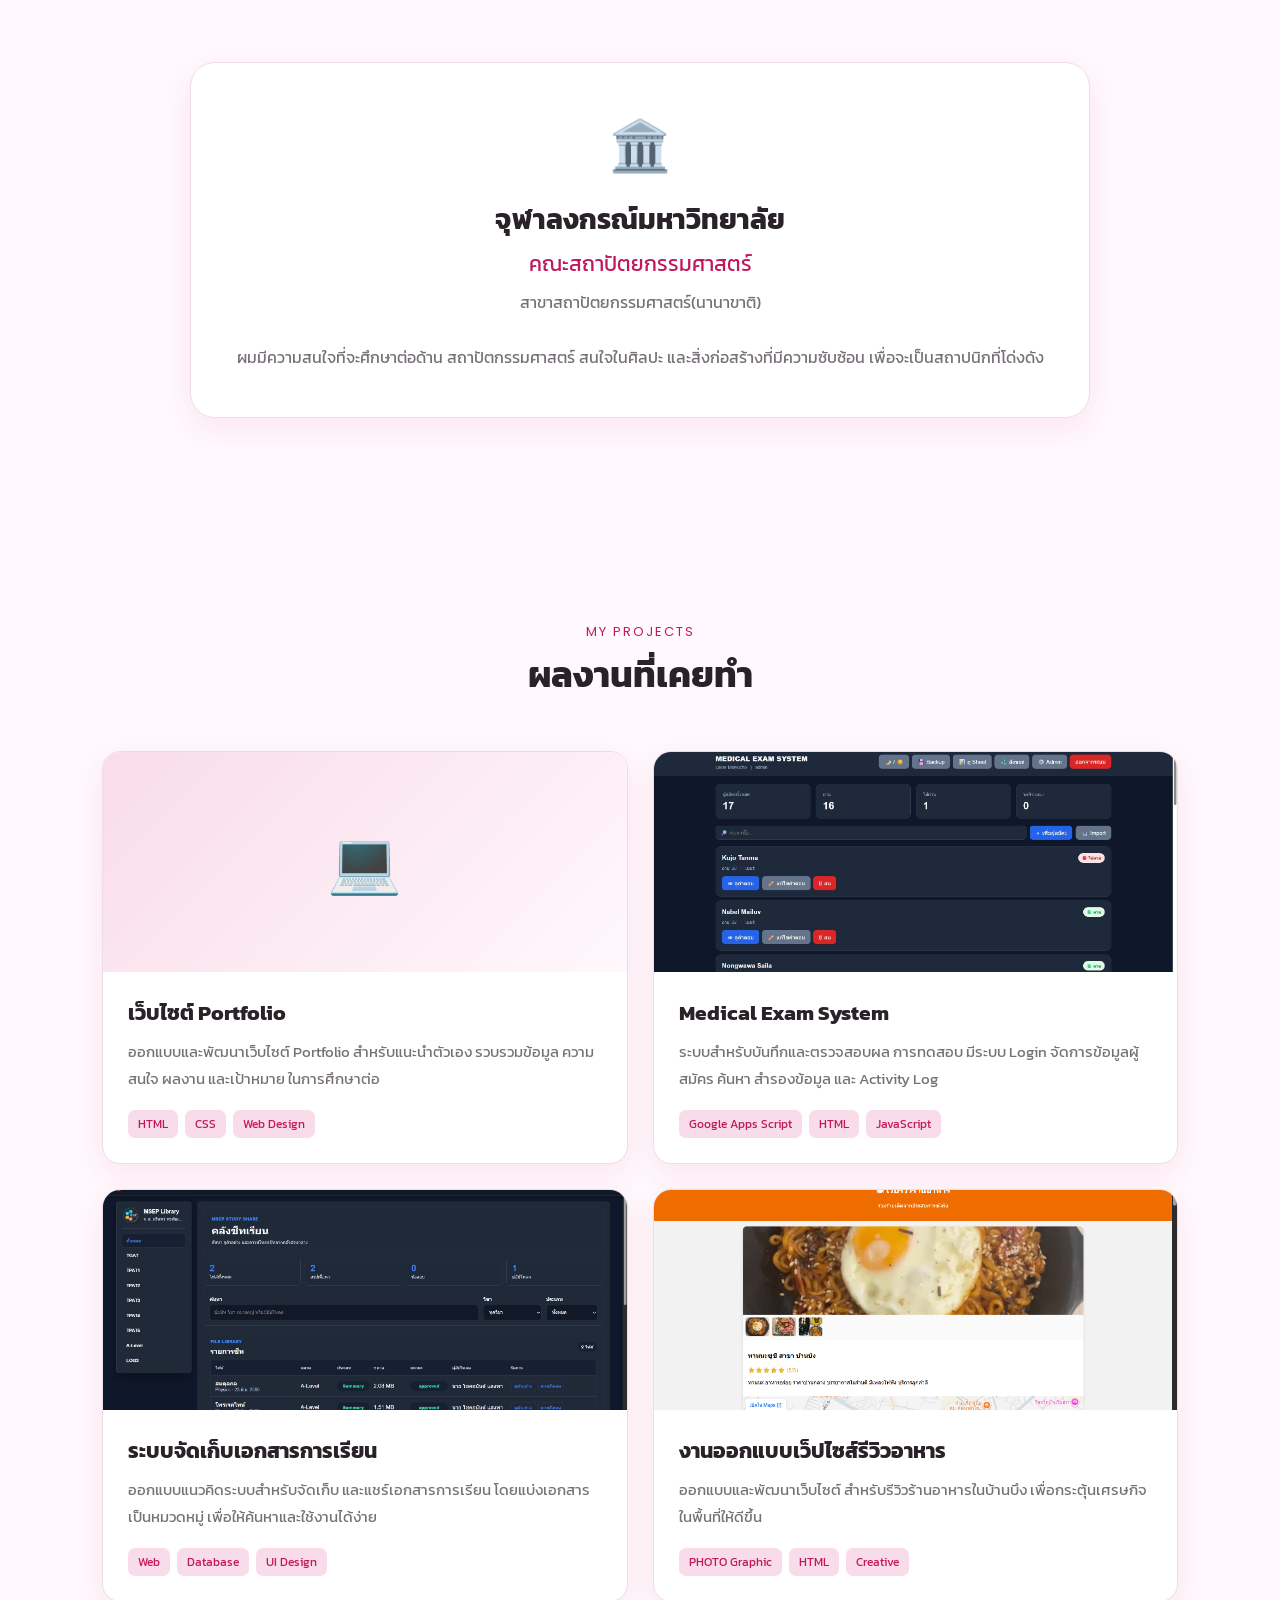
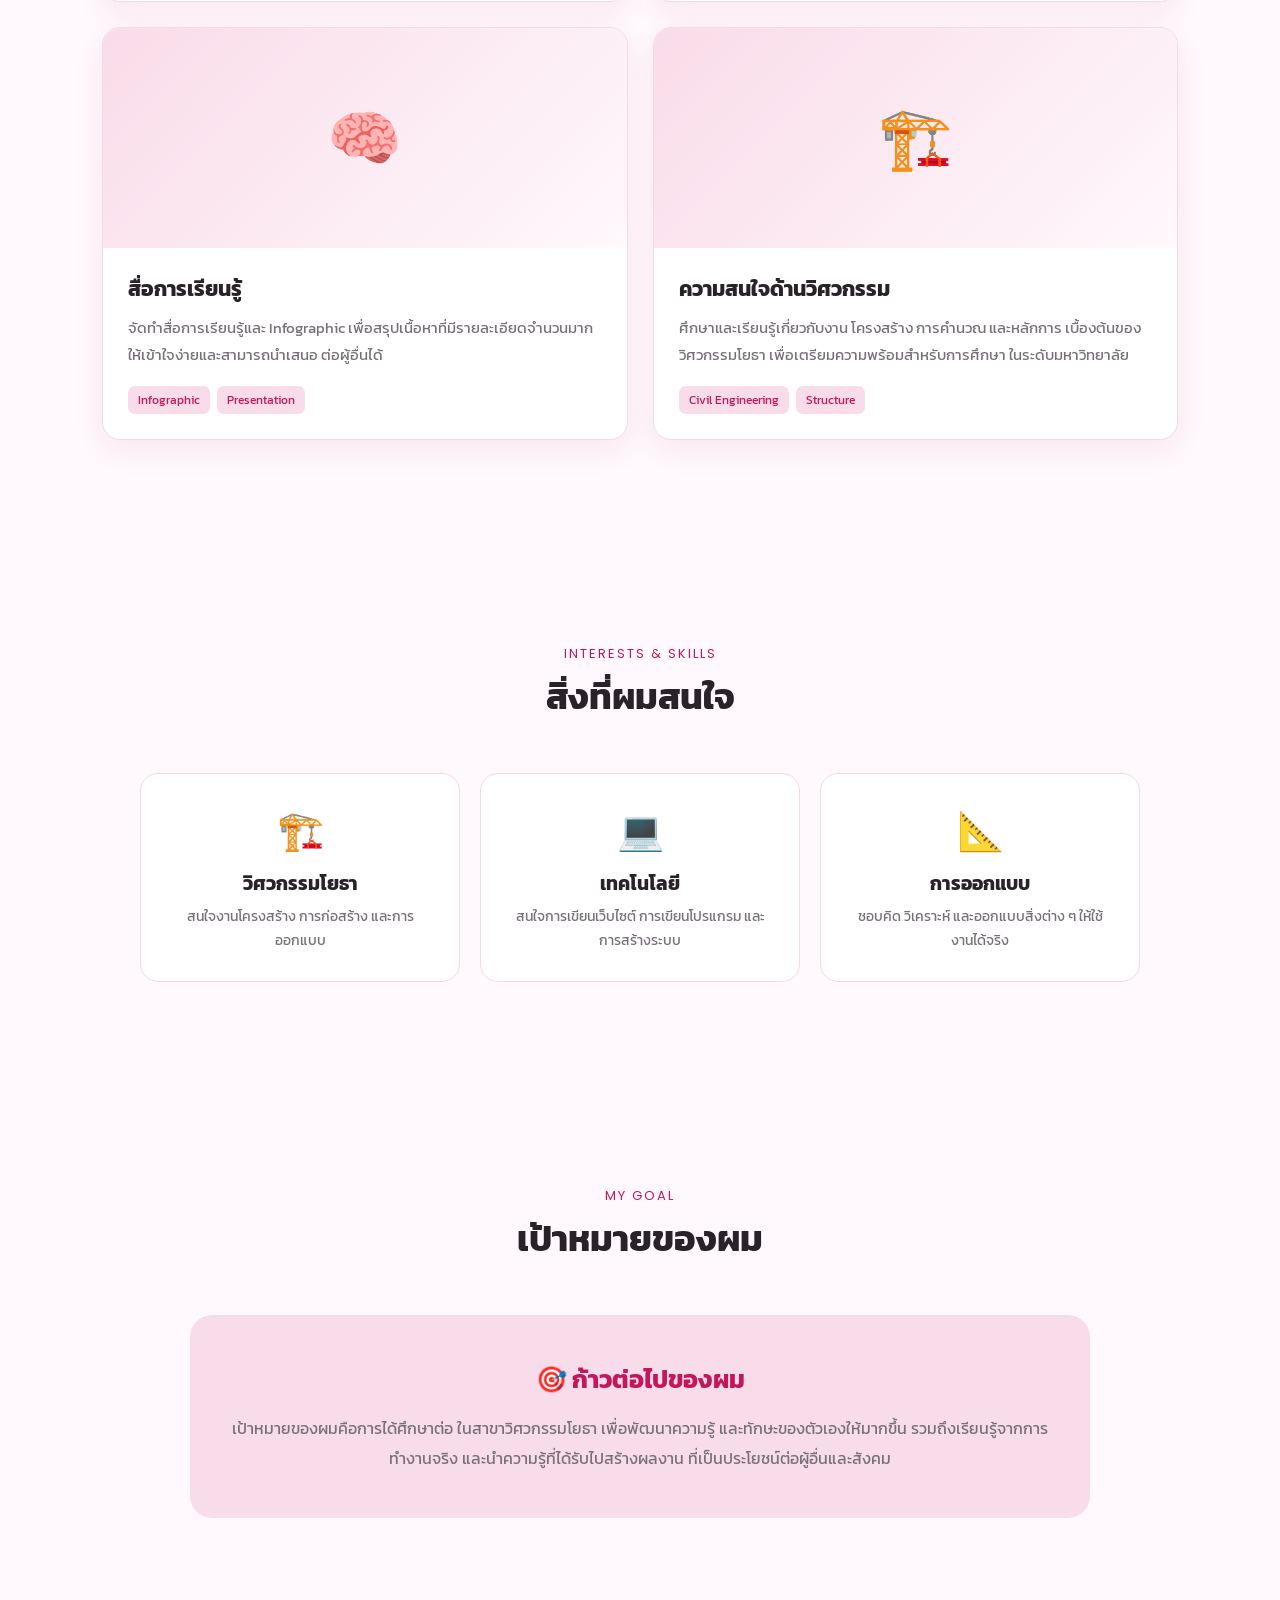
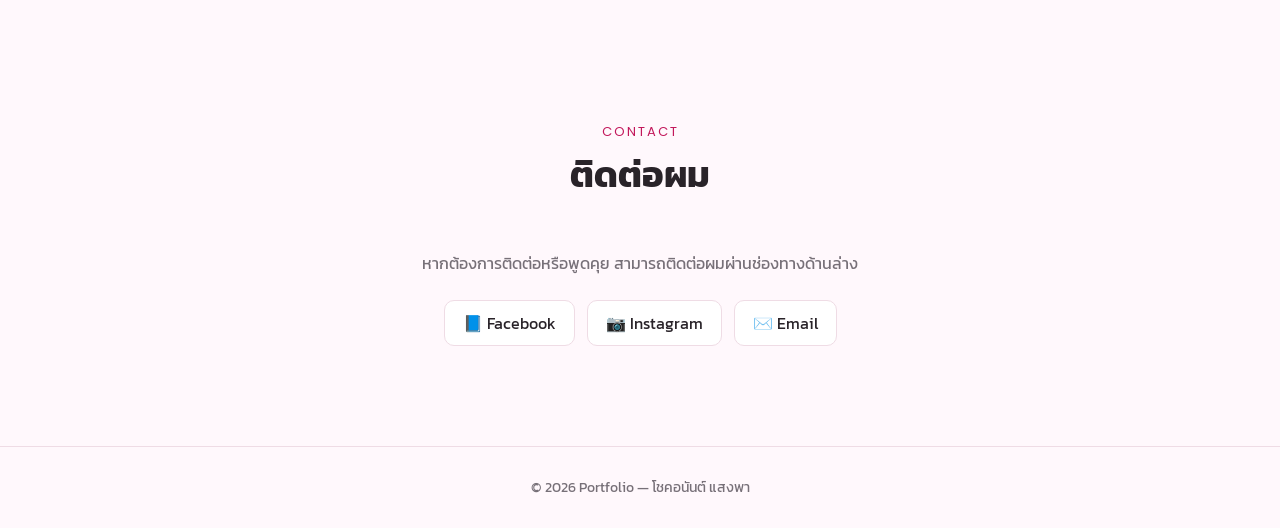
==== commit e3cd4957: "Update index.html" ====
--- a/index.html
+++ b/index.html
@@ -256,11 +256,11 @@
             </h3>
 
             <div class="faculty">
-                คณะวิศวกรรมศาสตร์
+                คณะสถาปัตยกรรมศาสตร์
             </div>
 
             <p>
-                สาขาวิศวกรรมโยธาและคอมพิวเตอร์
+                สาขาสถาปัตยกรรมศาสตร์(นานาขาติ)
             </p>
 
             <br>
@@ -268,11 +268,9 @@
             <p>
 
                 ผมมีความสนใจที่จะศึกษาต่อด้าน
-                วิศวกรรมโยธา เพราะเป็นศาสตร์ที่นำ
-                ความรู้ด้านคณิตศาสตร์ วิทยาศาสตร์
-                และการออกแบบมาประยุกต์ใช้จริง
-                เพื่อสร้างและพัฒนาโครงสร้างพื้นฐาน
-                ที่มีประโยชน์ต่อสังคม
+                สถาปัตกรรมศาสตร์ สนใจในศิลปะ
+                และสิ่งก่อสร้างที่มีความซับซ้อน
+                เพื่อจะเป็นสถาปนิกที่โด่งดัง
 
             </p>
 
@@ -309,13 +307,6 @@
             <div class="project">
 
                 <div class="project-image">
-
-                    <!--
-                        ถ้ามีรูปจริง
-                        เปลี่ยนเป็น
-
-                        <img src="project1.jpg">
-                    -->
 
                     💻
 
@@ -415,8 +406,7 @@
     <a href="https://msep15.netlify.app/" target="_blank">
         <img src="Msep.jpg" alt="ผลงานเว็บไซต์">
     </a>
-</div>
-
+                </div>
 
                 <div class="project-content">
 
@@ -460,27 +450,23 @@
 
             <div class="project">
 
-                 <div class="project">
-
                 <div class="project-image">
-    <a href=https://clever-sorbet-1bee23.netlify.app/" target="_blank">
-        <img src="Food.jpg" alt="ผลงานเว็บไซต์">
+    <a href="https://clever-sorbet-1bee23.netlify.app/" target="_blank">
+        <img src="Food.png" alt="ผลงานเว็บไซต์">
     </a>
-</div>
-
+                </div>
 
                 <div class="project-content">
 
                     <h3>
-                        ออกแบบเว็ปไซส์รีวิวอาหาร
+                        งานออกแบบเว็ปไซส์รีวิวอาหาร
                     </h3>
 
                     <p>
 
-                        ออกแบบโปสเตอร์และสื่อประชาสัมพันธ์
-                        โดยให้ความสำคัญกับการจัดวาง
-                        ตัวอักษร รูปภาพ และองค์ประกอบ
-                        เพื่อให้สื่อสารข้อมูลได้ชัดเจน
+                        ออกแบบและพัฒนาเว็บไซต์
+                        สำหรับรีวิวร้านอาหารในบ้านบึง
+                        เพื่อกระตุ้นเศรษกิจในพื้นที่ให้ดีขึ้น
 
                     </p>
 
@@ -488,7 +474,7 @@
                     <div class="tags">
 
                         <span class="tag">
-                            Graphic Design
+                            PHOTO Graphic
                         </span>
 
                         <span class="tag">
@@ -632,7 +618,7 @@
                 </div>
 
                 <h3>
-                    วิศวกรรมศาสตร์
+                    วิศวกรรมโยธา
                 </h3>
 
                 <p>
@@ -676,7 +662,7 @@
                 </div>
 
                 <h3>
-                    สถาปัตยกรรมศาสตร์
+                    การออกแบบ
                 </h3>
 
                 <p>
@@ -721,14 +707,17 @@
             <div class="goal-box">
 
                 <h3>
-                    🎯 เป้าหมายของชีวิตผม
+                    🎯 ก้าวต่อไปของผม
                 </h3>
 
                 <p>
-                    
+
                     เป้าหมายของผมคือการได้ศึกษาต่อ
-                    ในสาขาสถาปัตยกรรมศาสตร์ มหาวิทยาลัยจุฬาลงกรณ์มหาวิทยาลัย
-                    เพื่อการเติบโตไปเป็นสถาปนิกในองค์กรขนาดใหญ่
+                    ในสาขาวิศวกรรมโยธา เพื่อพัฒนาความรู้
+                    และทักษะของตัวเองให้มากขึ้น
+                    รวมถึงเรียนรู้จากการทำงานจริง
+                    และนำความรู้ที่ได้รับไปสร้างผลงาน
+                    ที่เป็นประโยชน์ต่อผู้อื่นและสังคม
 
                 </p>
 
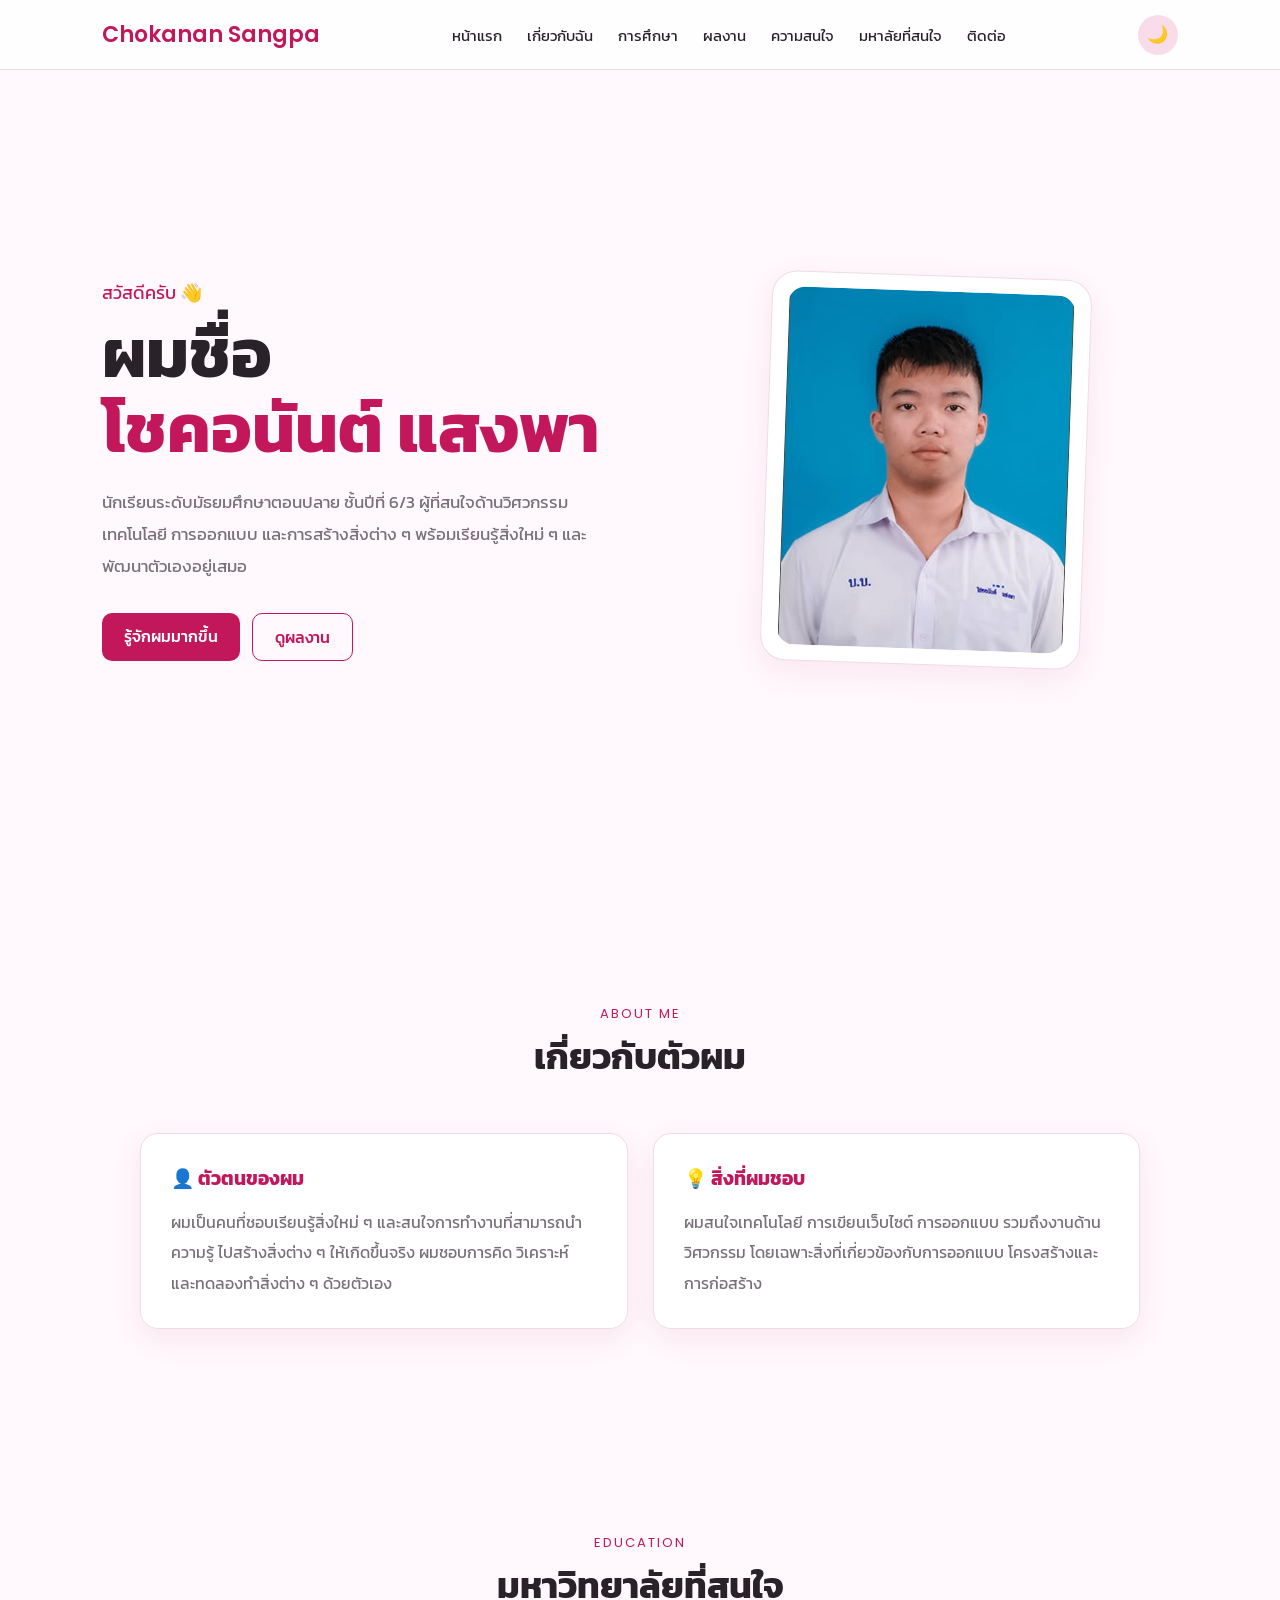
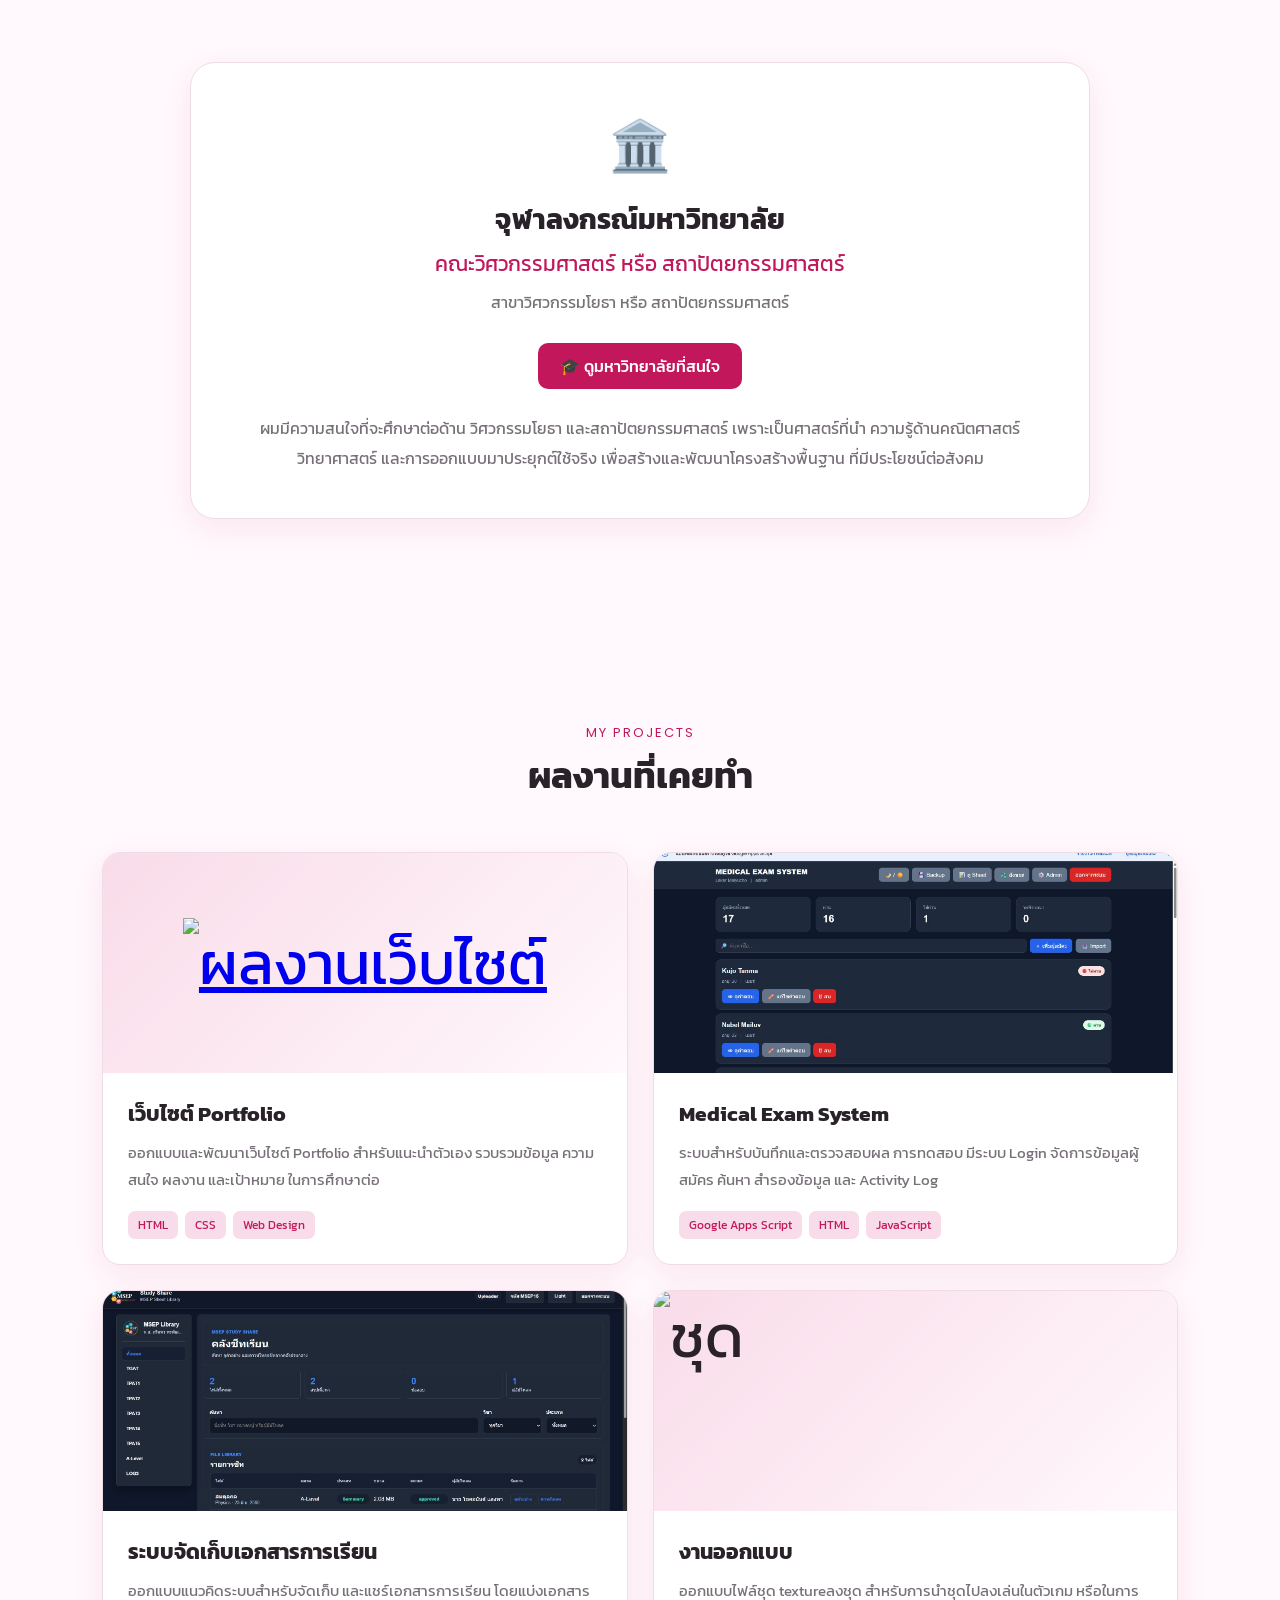
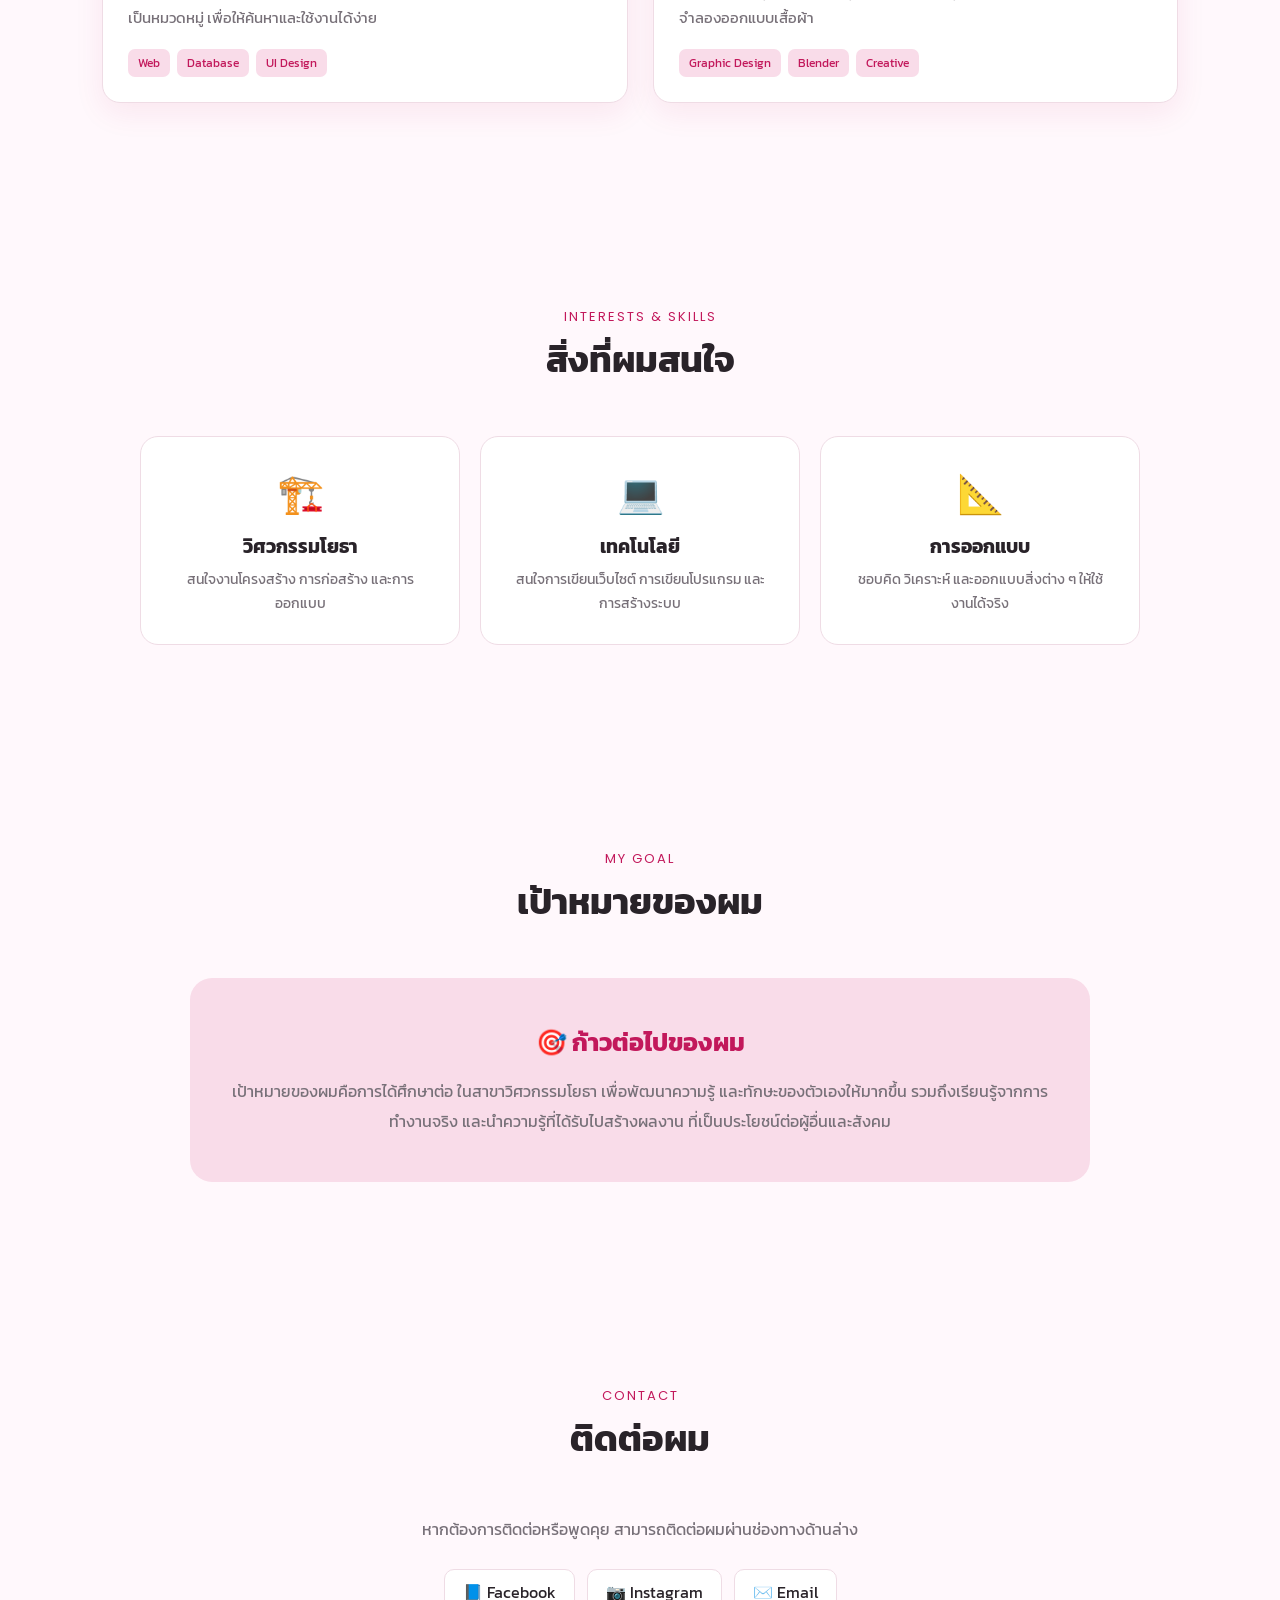
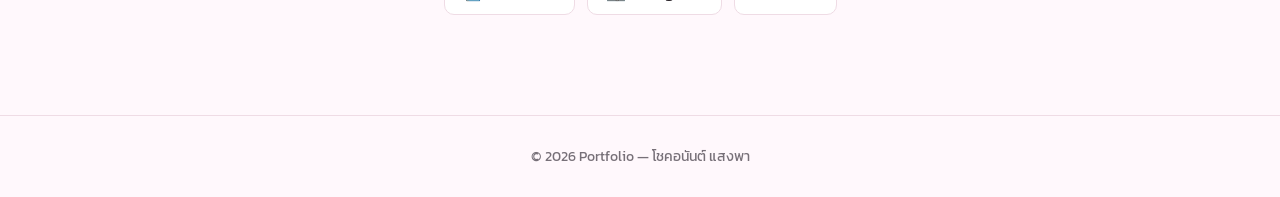
==== commit 144f6e78: "Update index.html" ====
--- a/index.html
+++ b/index.html
@@ -55,6 +55,12 @@
             <li>
                 <a href="#skills">
                     ความสนใจ
+                </a>
+            </li>
+
+            <li>
+                <a href="universities.html">
+                    มหาลัยที่สนใจ
                 </a>
             </li>
 
@@ -256,21 +262,29 @@
             </h3>
 
             <div class="faculty">
-                คณะสถาปัตยกรรมศาสตร์
+                คณะวิศวกรรมศาสตร์ หรือ สถาปัตยกรรมศาสตร์
             </div>
 
             <p>
-                สาขาสถาปัตยกรรมศาสตร์(นานาขาติ)
+                สาขาวิศวกรรมโยธา หรือ สถาปัตยกรรมศาสตร์
             </p>
 
+            <div class="buttons" style="justify-content:center; margin-top:25px;">
+                <a href="universities.html" class="btn btn-main">
+                    🎓 ดูมหาวิทยาลัยที่สนใจ
+                </a>
+            </div>
+
             <br>
 
             <p>
 
                 ผมมีความสนใจที่จะศึกษาต่อด้าน
-                สถาปัตกรรมศาสตร์ สนใจในศิลปะ
-                และสิ่งก่อสร้างที่มีความซับซ้อน
-                เพื่อจะเป็นสถาปนิกที่โด่งดัง
+                วิศวกรรมโยธา และสถาปัตยกรรมศาสตร์ เพราะเป็นศาสตร์ที่นำ
+                ความรู้ด้านคณิตศาสตร์ วิทยาศาสตร์
+                และการออกแบบมาประยุกต์ใช้จริง
+                เพื่อสร้างและพัฒนาโครงสร้างพื้นฐาน
+                ที่มีประโยชน์ต่อสังคม
 
             </p>
 
@@ -308,7 +322,9 @@
 
                 <div class="project-image">
 
-                    💻
+                    <a href="https://s34298.github.io/34298/" target="_blank">
+        <img src="PT.jpg" alt="ผลงานเว็บไซต์">
+    </a>
 
                 </div>
 
@@ -406,7 +422,8 @@
     <a href="https://msep15.netlify.app/" target="_blank">
         <img src="Msep.jpg" alt="ผลงานเว็บไซต์">
     </a>
-                </div>
+</div>
+
 
                 <div class="project-content">
 
@@ -451,22 +468,23 @@
             <div class="project">
 
                 <div class="project-image">
-    <a href="https://clever-sorbet-1bee23.netlify.app/" target="_blank">
-        <img src="Food.png" alt="ผลงานเว็บไซต์">
-    </a>
-                </div>
+
+                     <img src="GodAngel.jpg" alt="ชุด">
+
+                </div>
+
 
                 <div class="project-content">
 
                     <h3>
-                        งานออกแบบเว็ปไซส์รีวิวอาหาร
+                        งานออกแบบ
                     </h3>
 
                     <p>
 
-                        ออกแบบและพัฒนาเว็บไซต์
-                        สำหรับรีวิวร้านอาหารในบ้านบึง
-                        เพื่อกระตุ้นเศรษกิจในพื้นที่ให้ดีขึ้น
+                        ออกแบบไฟล์ชุด textureลงชุด
+                        สำหรับการนำชุดไปลงเล่นในตัวเกม
+                        หรือในการจำลองออกแบบเสื้อผ้า
 
                     </p>
 
@@ -474,11 +492,11 @@
                     <div class="tags">
 
                         <span class="tag">
-                            PHOTO Graphic
-                        </span>
-
-                        <span class="tag">
-                            HTML
+                            Graphic Design
+                        </span>
+
+                        <span class="tag">
+                            Blender
                         </span>
 
                         <span class="tag">
@@ -492,93 +510,7 @@
             </div>
 
 
-
-            <!-- PROJECT 5 -->
-
-            <div class="project">
-
-                <div class="project-image">
-
-                    🧠
-
-                </div>
-
-
-                <div class="project-content">
-
-                    <h3>
-                        สื่อการเรียนรู้
-                    </h3>
-
-                    <p>
-
-                        จัดทำสื่อการเรียนรู้และ Infographic
-                        เพื่อสรุปเนื้อหาที่มีรายละเอียดจำนวนมาก
-                        ให้เข้าใจง่ายและสามารถนำเสนอ
-                        ต่อผู้อื่นได้
-
-                    </p>
-
-
-                    <div class="tags">
-
-                        <span class="tag">
-                            Infographic
-                        </span>
-
-                        <span class="tag">
-                            Presentation
-                        </span>
-
-                    </div>
-
-                </div>
-
-            </div>
-
-
-
-            <!-- PROJECT 6 -->
-
-            <div class="project">
-
-                <div class="project-image">
-
-                    🏗️
-
-                </div>
-
-
-                <div class="project-content">
-
-                    <h3>
-                        ความสนใจด้านวิศวกรรม
-                    </h3>
-
-                    <p>
-
-                        ศึกษาและเรียนรู้เกี่ยวกับงาน
-                        โครงสร้าง การคำนวณ และหลักการ
-                        เบื้องต้นของวิศวกรรมโยธา
-                        เพื่อเตรียมความพร้อมสำหรับการศึกษา
-                        ในระดับมหาวิทยาลัย
-
-                    </p>
-
-
-                    <div class="tags">
-
-                        <span class="tag">
-                            Civil Engineering
-                        </span>
-
-                        <span class="tag">
-                            Structure
-                        </span>
-
-                    </div>
-
-                </div>
+            </div>
 
             </div>
 
--- a/style.css
+++ b/style.css
@@ -1,9 +1,37 @@
+/* ========================================
+   RESET
+======================================== */
+
 * {
     margin: 0;
     padding: 0;
     box-sizing: border-box;
     scroll-behavior: smooth;
 }
+
+html {
+    width: 100%;
+    overflow-x: hidden;
+}
+
+body {
+    width: 100%;
+    min-width: 320px;
+    font-family: "Kanit", sans-serif;
+    background: var(--bg);
+    color: var(--text);
+
+    transition:
+        background 0.3s,
+        color 0.3s;
+
+    overflow-x: hidden;
+}
+
+
+/* ========================================
+   ROOT VARIABLES
+======================================== */
 
 :root {
     --bg: #fff8fc;
@@ -14,7 +42,17 @@
     --pink-light: #f9dce9;
     --border: #efdce5;
     --shadow: 0 10px 30px rgba(194, 24, 91, 0.08);
-}
+
+    /* Layout */
+    --nav-height: 70px;
+    --content-width: 1100px;
+    --side-padding: 8%;
+}
+
+
+/* ========================================
+   DARK MODE
+======================================== */
 
 body.dark {
     --bg: #171317;
@@ -27,35 +65,28 @@
     --shadow: 0 10px 30px rgba(0, 0, 0, 0.3);
 }
 
-body {
-    font-family: "Kanit", sans-serif;
-    background: var(--bg);
-    color: var(--text);
-    transition:
-        background 0.3s,
-        color 0.3s;
-}
-
-
-/* =========================
+
+/* ========================================
    NAVBAR
-========================= */
+======================================== */
 
 nav {
     position: fixed;
     top: 0;
     left: 0;
-    width: 100%;
-    height: 70px;
+
+    width: 100%;
+    height: var(--nav-height);
 
     display: flex;
     align-items: center;
     justify-content: space-between;
 
-    padding: 0 8%;
+    padding: 0 var(--side-padding);
 
     background: rgba(255, 255, 255, 0.85);
     backdrop-filter: blur(12px);
+    -webkit-backdrop-filter: blur(12px);
 
     border-bottom: 1px solid var(--border);
 
@@ -71,10 +102,14 @@
     font-size: 22px;
     font-weight: 600;
     color: var(--pink);
+
+    white-space: nowrap;
 }
 
 nav ul {
     display: flex;
+    align-items: center;
+
     list-style: none;
     gap: 25px;
 }
@@ -83,6 +118,7 @@
     text-decoration: none;
     color: var(--text);
     font-size: 15px;
+
     transition: 0.2s;
 }
 
@@ -94,6 +130,8 @@
     width: 40px;
     height: 40px;
 
+    flex-shrink: 0;
+
     border: none;
     border-radius: 50%;
 
@@ -111,29 +149,39 @@
 }
 
 
-/* =========================
+/* ========================================
    HERO
-========================= */
+======================================== */
 
 .hero {
+    width: 100%;
     min-height: 100vh;
 
     display: flex;
     align-items: center;
 
-    padding: 110px 8% 70px;
+    padding:
+        calc(var(--nav-height) + 40px)
+        var(--side-padding)
+        70px;
 }
 
 .hero-container {
     width: 100%;
-    max-width: 1100px;
+    max-width: var(--content-width);
+
     margin: auto;
 
     display: grid;
     grid-template-columns: 1fr 1fr;
 
     align-items: center;
+
     gap: 70px;
+}
+
+.hero-content {
+    min-width: 0;
 }
 
 .hello {
@@ -145,7 +193,10 @@
 .hero h1 {
     font-size: clamp(42px, 6vw, 68px);
     line-height: 1.1;
+
     margin-bottom: 20px;
+
+    word-wrap: break-word;
 }
 
 .hero h1 span {
@@ -154,15 +205,19 @@
 
 .hero p {
     color: var(--subtext);
+
     font-size: 17px;
     line-height: 1.9;
+
     max-width: 550px;
 }
 
 .buttons {
     display: flex;
+
     gap: 12px;
     margin-top: 30px;
+
     flex-wrap: wrap;
 }
 
@@ -177,6 +232,8 @@
     font-weight: 500;
 
     transition: 0.2s;
+
+    white-space: nowrap;
 }
 
 .btn-main {
@@ -201,13 +258,16 @@
 }
 
 
-/* =========================
+/* ========================================
    PROFILE
-========================= */
+======================================== */
 
 .profile-box {
+    width: 100%;
+
     display: flex;
     justify-content: center;
+    align-items: center;
 }
 
 .profile {
@@ -226,6 +286,8 @@
     transform: rotate(2deg);
 
     transition: 0.3s;
+
+    flex-shrink: 0;
 }
 
 .profile:hover {
@@ -235,6 +297,8 @@
 }
 
 .profile img {
+    display: block;
+
     width: 100%;
     height: 100%;
 
@@ -244,16 +308,21 @@
 }
 
 
-/* =========================
+/* ========================================
    GENERAL SECTION
-========================= */
+======================================== */
 
 section {
-    padding: 100px 8%;
+    width: 100%;
+
+    padding:
+        100px
+        var(--side-padding);
 }
 
 .section-title {
     text-align: center;
+
     margin-bottom: 50px;
 }
 
@@ -263,22 +332,24 @@
     font-family: Poppins, sans-serif;
 
     font-size: 13px;
-
     letter-spacing: 2px;
 }
 
 .section-title h2 {
     font-size: 36px;
+
     margin-top: 5px;
 }
 
 
-/* =========================
+/* ========================================
    ABOUT
-========================= */
+======================================== */
 
 .about {
+    width: 100%;
     max-width: 1000px;
+
     margin: auto;
 
     display: grid;
@@ -288,6 +359,8 @@
 }
 
 .card {
+    min-width: 0;
+
     background: var(--card);
 
     border: 1px solid var(--border);
@@ -300,21 +373,27 @@
 
 .card h3 {
     color: var(--pink);
+
     margin-bottom: 15px;
 }
 
 .card p {
     color: var(--subtext);
+
     line-height: 1.9;
-}
-
-
-/* =========================
+
+    overflow-wrap: break-word;
+}
+
+
+/* ========================================
    EDUCATION
-========================= */
+======================================== */
 
 .university {
+    width: 100%;
     max-width: 900px;
+
     margin: auto;
 
     background: var(--card);
@@ -331,12 +410,16 @@
 
 .uni-icon {
     font-size: 50px;
+
     margin-bottom: 15px;
 }
 
 .university h3 {
     font-size: 28px;
+
     margin-bottom: 8px;
+
+    overflow-wrap: break-word;
 }
 
 .faculty {
@@ -345,29 +428,39 @@
     font-size: 21px;
 
     margin-bottom: 8px;
+
+    overflow-wrap: break-word;
 }
 
 .university p {
     color: var(--subtext);
+
     line-height: 1.9;
-}
-
-
-/* =========================
+
+    overflow-wrap: break-word;
+}
+
+
+/* ========================================
    PROJECTS
-========================= */
+======================================== */
 
 .projects {
+    width: 100%;
     max-width: 1100px;
+
     margin: auto;
 
     display: grid;
-    grid-template-columns: repeat(2, 1fr);
+
+    grid-template-columns: repeat(2, minmax(0, 1fr));
 
     gap: 25px;
 }
 
 .project {
+    min-width: 0;
+
     overflow: hidden;
 
     background: var(--card);
@@ -405,6 +498,8 @@
 }
 
 .project-image img {
+    display: block;
+
     width: 100%;
     height: 100%;
 
@@ -417,7 +512,10 @@
 
 .project-content h3 {
     font-size: 21px;
+
     margin-bottom: 10px;
+
+    overflow-wrap: break-word;
 }
 
 .project-content p {
@@ -426,6 +524,8 @@
     line-height: 1.8;
 
     font-size: 15px;
+
+    overflow-wrap: break-word;
 }
 
 .tags {
@@ -450,21 +550,27 @@
 }
 
 
-/* =========================
+/* ========================================
    SKILLS
-========================= */
+======================================== */
 
 .skills {
+    width: 100%;
     max-width: 1000px;
+
     margin: auto;
 
     display: grid;
-    grid-template-columns: repeat(3, 1fr);
+
+    grid-template-columns:
+        repeat(3, minmax(0, 1fr));
 
     gap: 20px;
 }
 
 .skill {
+    min-width: 0;
+
     background: var(--card);
 
     border: 1px solid var(--border);
@@ -483,6 +589,7 @@
 
 .skill-icon {
     font-size: 38px;
+
     margin-bottom: 10px;
 }
 
@@ -494,17 +601,20 @@
     color: var(--subtext);
 
     font-size: 14px;
-
     line-height: 1.7;
-}
-
-
-/* =========================
+
+    overflow-wrap: break-word;
+}
+
+
+/* ========================================
    GOAL
-========================= */
+======================================== */
 
 .goal {
+    width: 100%;
     max-width: 900px;
+
     margin: auto;
 }
 
@@ -530,15 +640,19 @@
     color: var(--subtext);
 
     line-height: 1.9;
-}
-
-
-/* =========================
+
+    overflow-wrap: break-word;
+}
+
+
+/* ========================================
    CONTACT
-========================= */
+======================================== */
 
 .contact {
+    width: 100%;
     max-width: 700px;
+
     margin: auto;
 
     text-align: center;
@@ -546,7 +660,10 @@
 
 .contact > p {
     color: var(--subtext);
+
     margin-bottom: 25px;
+
+    line-height: 1.8;
 }
 
 .contact-links {
@@ -572,19 +689,24 @@
     text-decoration: none;
 
     transition: 0.2s;
+
+    overflow-wrap: break-word;
 }
 
 .contact-links a:hover {
     color: var(--pink);
+
     border-color: var(--pink);
 }
 
 
-/* =========================
+/* ========================================
    FOOTER
-========================= */
+======================================== */
 
 footer {
+    width: 100%;
+
     padding: 30px;
 
     text-align: center;
@@ -597,14 +719,226 @@
 }
 
 
-/* =========================
-   MOBILE
-========================= */
-
-@media (max-width: 800px) {
+/* ========================================
+   LARGE COMPUTER
+   1440px+
+======================================== */
+
+@media (min-width: 1440px) {
+
+    :root {
+        --side-padding: 10%;
+        --content-width: 1200px;
+        --nav-height: 75px;
+    }
 
     nav {
-        padding: 0 5%;
+        padding-left: 10%;
+        padding-right: 10%;
+    }
+
+    .hero {
+        padding-top: 120px;
+    }
+
+    .hero-container {
+        gap: 90px;
+    }
+
+    section {
+        padding-top: 110px;
+        padding-bottom: 110px;
+    }
+}
+
+
+/* ========================================
+   COMPUTER
+   1025px - 1439px
+======================================== */
+
+@media (min-width: 1025px) and (max-width: 1439px) {
+
+    :root {
+        --side-padding: 8%;
+        --content-width: 1100px;
+    }
+
+    nav {
+        padding-left: 8%;
+        padding-right: 8%;
+    }
+
+    .hero {
+        padding-top: 110px;
+    }
+
+    .hero-container {
+        grid-template-columns: 1fr 1fr;
+        gap: 70px;
+    }
+
+    .profile {
+        width: 320px;
+        height: 390px;
+    }
+
+    section {
+        padding-top: 100px;
+        padding-bottom: 100px;
+    }
+}
+
+
+/* ========================================
+   iPAD / LARGE TABLET
+   768px - 1024px
+======================================== */
+
+@media (min-width: 768px) and (max-width: 1024px) {
+
+    :root {
+        --side-padding: 6%;
+        --nav-height: 65px;
+    }
+
+    nav {
+        padding-left: 5%;
+        padding-right: 5%;
+    }
+
+    .logo {
+        font-size: 20px;
+    }
+
+    nav ul {
+        gap: 15px;
+    }
+
+    nav a {
+        font-size: 14px;
+    }
+
+    .hero {
+        min-height: auto;
+
+        padding:
+            105px
+            6%
+            70px;
+    }
+
+    .hero-container {
+        max-width: 900px;
+
+        grid-template-columns:
+            minmax(0, 1fr)
+            minmax(0, 1fr);
+
+        gap: 35px;
+    }
+
+    .hero h1 {
+        font-size: clamp(38px, 6vw, 55px);
+    }
+
+    .hero p {
+        font-size: 16px;
+        line-height: 1.8;
+    }
+
+    .profile {
+        width: 280px;
+        height: 350px;
+    }
+
+    section {
+        padding:
+            80px
+            6%;
+    }
+
+    .section-title {
+        margin-bottom: 40px;
+    }
+
+    .section-title h2 {
+        font-size: 32px;
+    }
+
+    .about {
+        grid-template-columns: 1fr 1fr;
+        gap: 18px;
+    }
+
+    .card {
+        padding: 25px;
+    }
+
+    .university {
+        max-width: 800px;
+        padding: 35px 30px;
+    }
+
+    .projects {
+        max-width: 900px;
+
+        grid-template-columns:
+            repeat(2, minmax(0, 1fr));
+
+        gap: 18px;
+    }
+
+    .project-image {
+        height: 190px;
+    }
+
+    .project-content {
+        padding: 20px;
+    }
+
+    .skills {
+        max-width: 900px;
+
+        grid-template-columns:
+            repeat(3, minmax(0, 1fr));
+
+        gap: 15px;
+    }
+
+    .skill {
+        padding: 22px 15px;
+    }
+
+    .goal {
+        max-width: 800px;
+    }
+
+    .contact {
+        max-width: 650px;
+    }
+}
+
+
+/* ========================================
+   TABLET
+   481px - 767px
+======================================== */
+
+@media (min-width: 481px) and (max-width: 767px) {
+
+    :root {
+        --side-padding: 6%;
+        --nav-height: 65px;
+    }
+
+    nav {
+        padding-left: 5%;
+        padding-right: 5%;
+    }
+
+    .logo {
+        font-size: 20px;
     }
 
     nav ul {
@@ -612,19 +946,34 @@
     }
 
     .hero {
-        padding-top: 120px;
+        min-height: auto;
+
+        padding:
+            105px
+            7%
+            60px;
     }
 
     .hero-container {
+        max-width: 650px;
+
         grid-template-columns: 1fr;
 
         text-align: center;
 
-        gap: 45px;
+        gap: 40px;
+    }
+
+    .hero h1 {
+        font-size: 48px;
     }
 
     .hero p {
+        max-width: 600px;
+
         margin: auto;
+
+        font-size: 16px;
     }
 
     .buttons {
@@ -636,27 +985,564 @@
         height: 330px;
     }
 
+    section {
+        padding:
+            70px
+            6%;
+    }
+
+    .section-title {
+        margin-bottom: 35px;
+    }
+
+    .section-title h2 {
+        font-size: 30px;
+    }
+
+    .about {
+        max-width: 650px;
+
+        grid-template-columns: 1fr;
+
+        gap: 18px;
+    }
+
+    .card {
+        padding: 25px;
+    }
+
+    .university {
+        max-width: 650px;
+
+        padding: 30px 25px;
+    }
+
+    .university h3 {
+        font-size: 25px;
+    }
+
+    .faculty {
+        font-size: 19px;
+    }
+
+    .projects {
+        max-width: 650px;
+
+        grid-template-columns: 1fr;
+
+        gap: 20px;
+    }
+
+    .project-image {
+        height: 210px;
+    }
+
+    .skills {
+        max-width: 650px;
+
+        grid-template-columns:
+            repeat(2, minmax(0, 1fr));
+
+        gap: 15px;
+    }
+
+    .skill {
+        padding: 22px 15px;
+    }
+
+    .goal {
+        max-width: 650px;
+    }
+
+    .goal-box {
+        padding: 35px 25px;
+    }
+
+    .contact {
+        max-width: 600px;
+    }
+}
+
+
+/* ========================================
+   MOBILE
+   360px - 480px
+======================================== */
+
+@media (min-width: 360px) and (max-width: 480px) {
+
+    :root {
+        --side-padding: 20px;
+        --nav-height: 60px;
+    }
+
+    nav {
+        padding:
+            0
+            18px;
+    }
+
+    .logo {
+        font-size: 18px;
+    }
+
+    nav ul {
+        display: none;
+    }
+
+    .theme-btn {
+        width: 36px;
+        height: 36px;
+
+        font-size: 15px;
+    }
+
+    /* HERO */
+
+    .hero {
+        min-height: auto;
+
+        padding:
+            95px
+            20px
+            55px;
+    }
+
+    .hero-container {
+        max-width: 100%;
+
+        grid-template-columns: 1fr;
+
+        gap: 35px;
+
+        text-align: center;
+    }
+
+    .hello {
+        font-size: 16px;
+    }
+
+    .hero h1 {
+        font-size: 38px;
+
+        line-height: 1.15;
+
+        margin-bottom: 15px;
+    }
+
+    .hero p {
+        max-width: 100%;
+
+        margin: auto;
+
+        font-size: 15px;
+
+        line-height: 1.8;
+    }
+
+    .buttons {
+        justify-content: center;
+
+        gap: 8px;
+
+        margin-top: 22px;
+    }
+
+    .btn {
+        padding:
+            10px
+            17px;
+
+        font-size: 14px;
+    }
+
+    /* PROFILE */
+
+    .profile {
+        width: 240px;
+        height: 295px;
+
+        padding: 10px;
+
+        border-radius: 20px;
+    }
+
+    .profile img {
+        border-radius: 14px;
+    }
+
+    /* SECTION */
+
+    section {
+        padding:
+            60px
+            20px;
+    }
+
+    .section-title {
+        margin-bottom: 30px;
+    }
+
+    .section-title small {
+        font-size: 11px;
+    }
+
+    .section-title h2 {
+        font-size: 27px;
+    }
+
+    /* ABOUT */
+
     .about {
         grid-template-columns: 1fr;
-    }
+
+        gap: 15px;
+    }
+
+    .card {
+        padding:
+            22px
+            18px;
+
+        border-radius: 15px;
+    }
+
+    .card h3 {
+        font-size: 19px;
+    }
+
+    .card p {
+        font-size: 14px;
+
+        line-height: 1.8;
+    }
+
+    /* EDUCATION */
+
+    .university {
+        padding:
+            28px
+            18px;
+
+        border-radius: 20px;
+    }
+
+    .uni-icon {
+        font-size: 40px;
+    }
+
+    .university h3 {
+        font-size: 22px;
+    }
+
+    .faculty {
+        font-size: 17px;
+    }
+
+    .university p {
+        font-size: 14px;
+
+        line-height: 1.8;
+    }
+
+    /* PROJECTS */
 
     .projects {
         grid-template-columns: 1fr;
-    }
+
+        gap: 18px;
+    }
+
+    .project {
+        border-radius: 15px;
+    }
+
+    .project-image {
+        height: 180px;
+    }
+
+    .project-content {
+        padding:
+            20px
+            18px;
+    }
+
+    .project-content h3 {
+        font-size: 19px;
+    }
+
+    .project-content p {
+        font-size: 14px;
+    }
+
+    /* SKILLS */
 
     .skills {
         grid-template-columns: 1fr;
+
+        gap: 15px;
+    }
+
+    .skill {
+        padding:
+            22px
+            18px;
+    }
+
+    .skill-icon {
+        font-size: 34px;
+    }
+
+    .skill p {
+        font-size: 13px;
+    }
+
+    /* GOAL */
+
+    .goal-box {
+        padding:
+            30px
+            18px;
+
+        border-radius: 18px;
+    }
+
+    .goal-box h3 {
+        font-size: 21px;
+    }
+
+    .goal-box p {
+        font-size: 14px;
+
+        line-height: 1.8;
+    }
+
+    /* CONTACT */
+
+    .contact > p {
+        font-size: 14px;
+
+        line-height: 1.8;
+    }
+
+    .contact-links {
+        gap: 8px;
+    }
+
+    .contact-links a {
+        padding:
+            9px
+            14px;
+
+        font-size: 13px;
+    }
+
+    /* FOOTER */
+
+    footer {
+        padding:
+            25px
+            15px;
+
+        font-size: 12px;
+    }
+}
+
+
+/* ========================================
+   VERY SMALL MOBILE
+   BELOW 360px
+======================================== */
+
+@media (max-width: 359px) {
+
+    :root {
+        --side-padding: 15px;
+        --nav-height: 60px;
+    }
+
+    nav {
+        padding:
+            0
+            15px;
+    }
+
+    .logo {
+        font-size: 17px;
+    }
+
+    .theme-btn {
+        width: 34px;
+        height: 34px;
+
+        font-size: 14px;
+    }
+
+    .hero {
+        padding:
+            90px
+            15px
+            50px;
+    }
+
+    .hero-container {
+        gap: 30px;
+    }
+
+    .hero h1 {
+        font-size: 33px;
+    }
+
+    .hero p {
+        font-size: 14px;
+    }
+
+    .buttons {
+        gap: 7px;
+    }
+
+    .btn {
+        padding:
+            9px
+            13px;
+
+        font-size: 13px;
+    }
+
+    .profile {
+        width: 220px;
+        height: 275px;
+    }
+
+    section {
+        padding:
+            55px
+            15px;
+    }
+
+    .section-title h2 {
+        font-size: 24px;
+    }
+
+    .card {
+        padding:
+            20px
+            16px;
     }
 
     .university {
-        padding: 30px 20px;
-    }
-
-    section {
-        padding: 75px 6%;
-    }
-
-    .section-title h2 {
-        font-size: 30px;
-    }
-}+        padding:
+            25px
+            15px;
+    }
+
+    .project-image {
+        height: 160px;
+    }
+
+    .project-content {
+        padding:
+            18px
+            15px;
+    }
+
+    .skill {
+        padding:
+            20px
+            15px;
+    }
+
+    .goal-box {
+        padding:
+            25px
+            15px;
+    }
+
+    .contact-links a {
+        padding:
+            8px
+            11px;
+
+        font-size: 12px;
+    }
+}
+
+
+/* ========================================
+   MOBILE LANDSCAPE
+======================================== */
+
+@media (max-width: 767px) and (orientation: landscape) {
+
+    .hero {
+        min-height: auto;
+
+        padding-top: 90px;
+    }
+
+    .hero-container {
+        grid-template-columns:
+            minmax(0, 1fr)
+            minmax(0, 1fr);
+
+        text-align: left;
+
+        align-items: center;
+
+        gap: 30px;
+    }
+
+    .hero p {
+        margin: 0;
+    }
+
+    .buttons {
+        justify-content: flex-start;
+    }
+
+    .profile {
+        width: 220px;
+        height: 270px;
+    }
+}
+
+
+/* ========================================
+   TOUCH SCREEN
+   ปิด EFFECT ที่ไม่จำเป็นบนมือถือ
+======================================== */
+
+@media (hover: none) and (pointer: coarse) {
+
+    .profile:hover,
+    .project:hover,
+    .skill:hover {
+        transform: none;
+    }
+
+    .btn-main:hover {
+        transform: none;
+
+        box-shadow: none;
+    }
+
+    .theme-btn:hover {
+        transform: none;
+    }
+}
+
+
+/* ========================================
+   ACCESSIBILITY
+======================================== */
+
+@media (prefers-reduced-motion: reduce) {
+
+    *,
+    *::before,
+    *::after {
+        scroll-behavior: auto !important;
+        transition: none !important;
+        animation: none !important;
+    }
+}ก
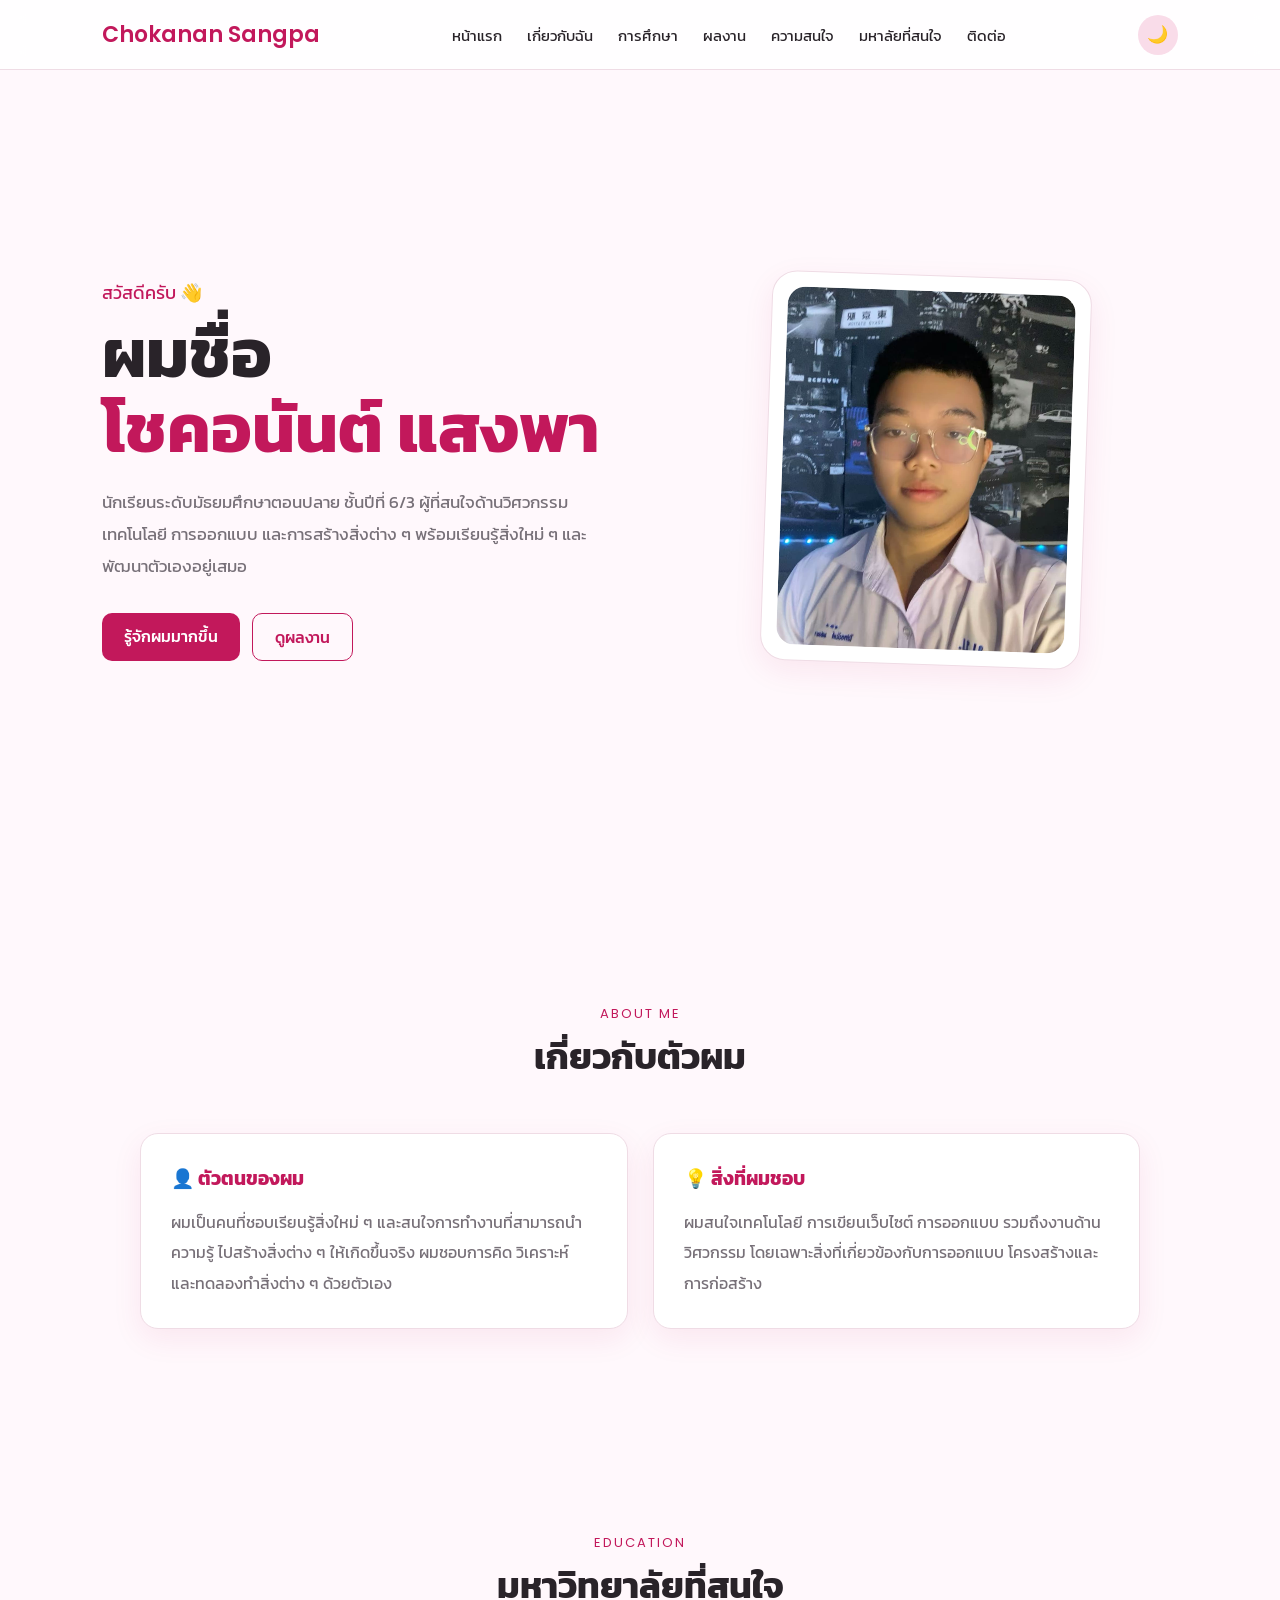
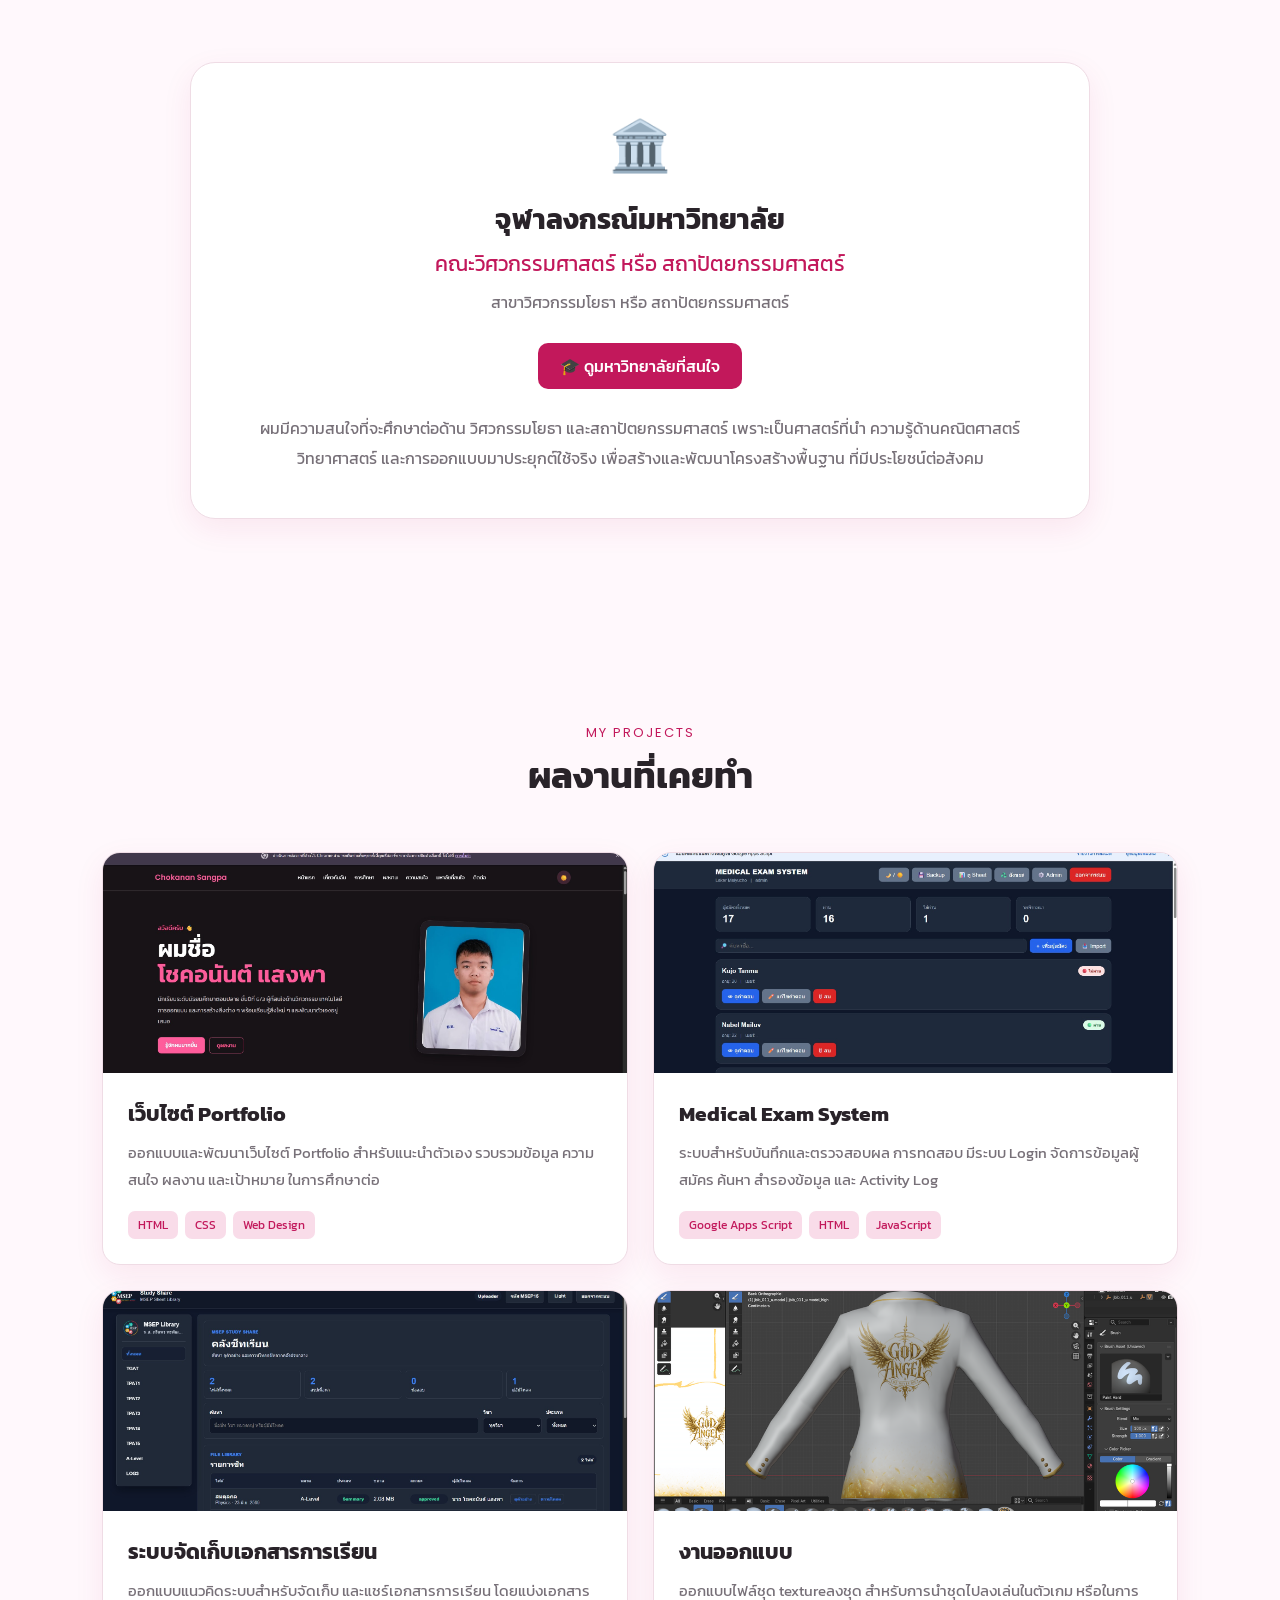
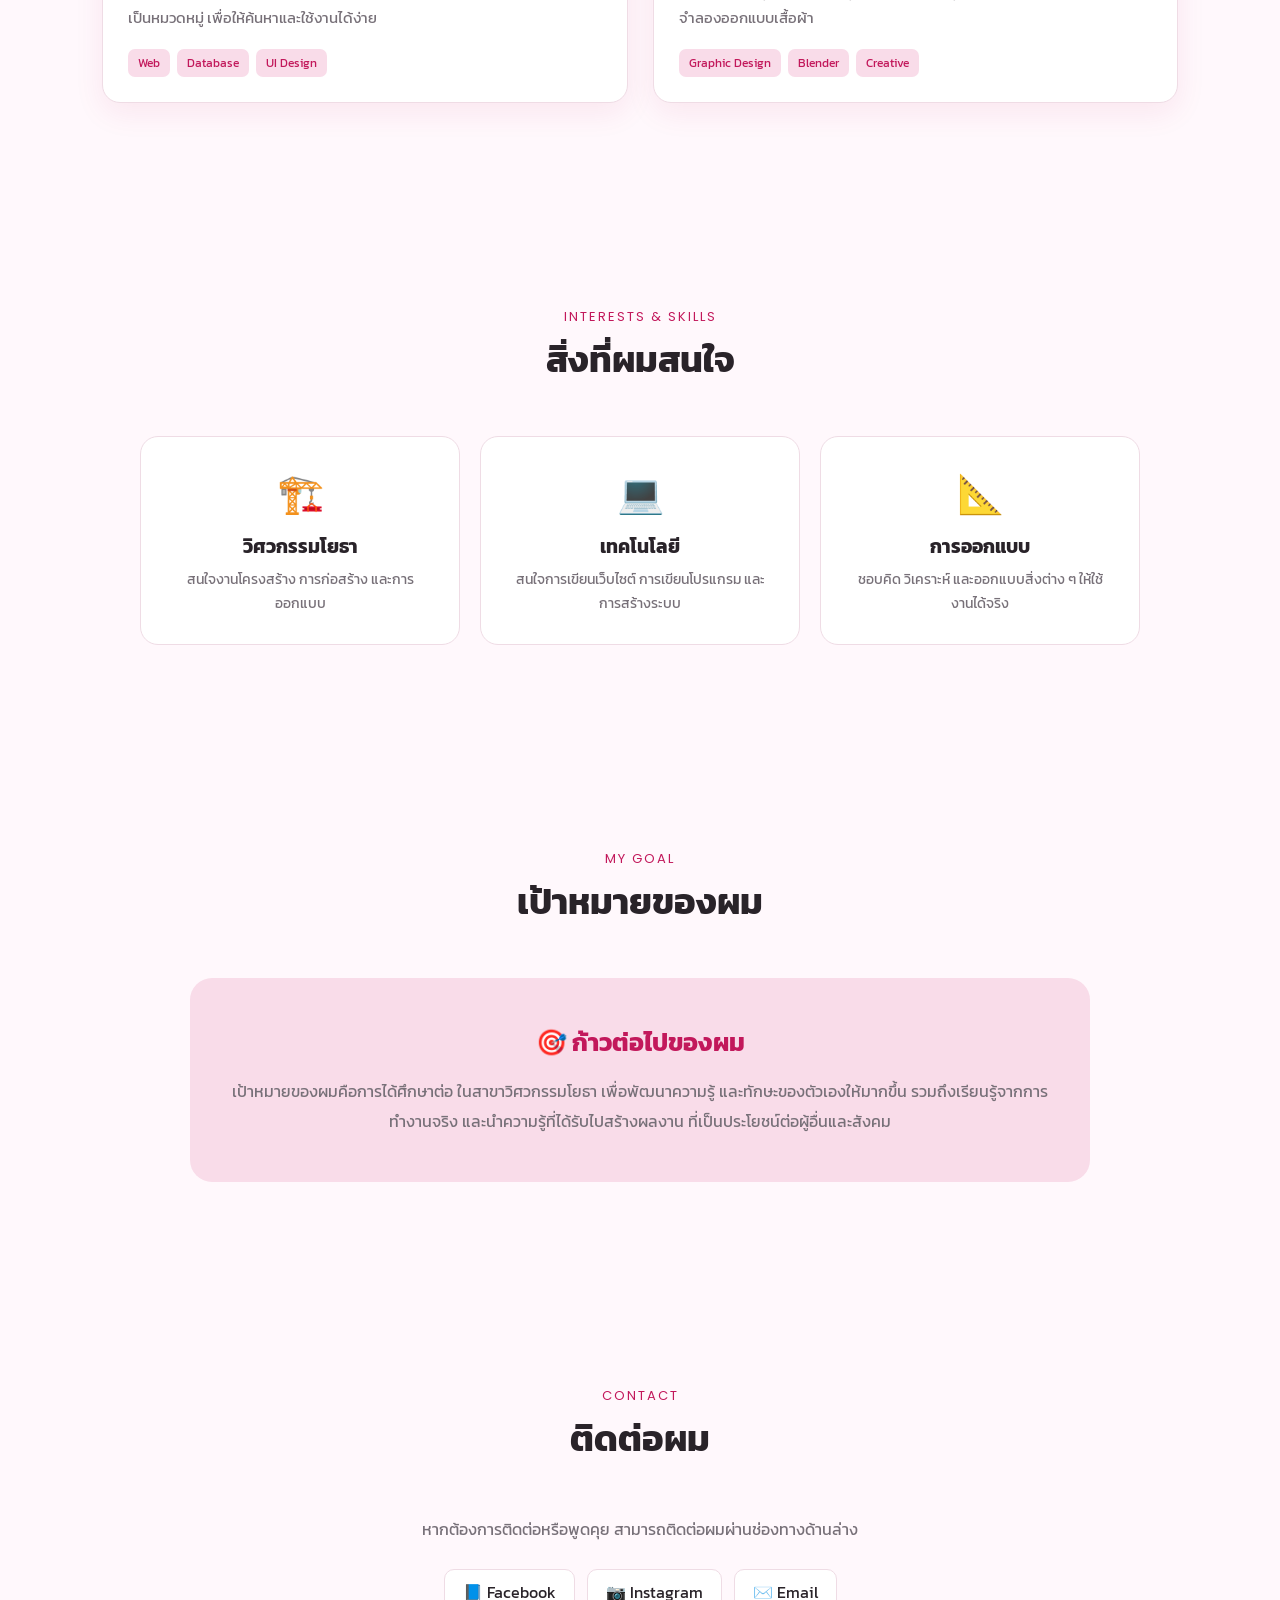
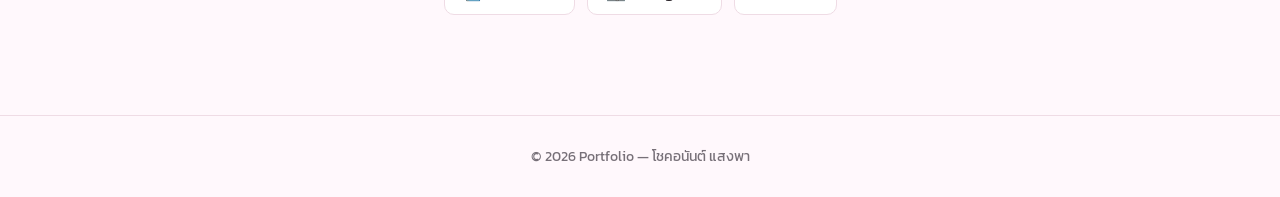
==== commit d3c87765: "Update index.html" ====
--- a/index.html
+++ b/index.html
@@ -152,7 +152,7 @@
                 <div class="profile">
 
                     <img
-                        src="Prem.jpg"
+                        src="Prem1.jpg"
                         alt="รูปโปรไฟล์"
                     >
 
--- a/style.css
+++ b/style.css
@@ -1546,3 +1546,55 @@
         animation: none !important;
     }
 }ก
+
+/* UNIVERSITY PAGE */
+.uni-page-hero{min-height:55vh;display:flex;align-items:center;justify-content:center;text-align:center;padding:calc(var(--nav-height) + 55px) var(--side-padding) 70px;background:radial-gradient(circle at 20% 20%,var(--pink-light),transparent 35%),radial-gradient(circle at 80% 70%,var(--pink-light),transparent 35%)}
+.uni-page-hero-inner{max-width:850px;margin:auto}.uni-page-hero h1{font-size:clamp(38px,6vw,64px);line-height:1.15;margin:12px 0 18px}.uni-page-hero h1 span{color:var(--pink)}.uni-page-hero p{color:var(--subtext);font-size:17px;line-height:1.9;max-width:700px;margin:auto}
+.uni-list{width:100%;max-width:1150px;margin:auto;display:grid;grid-template-columns:repeat(3,minmax(0,1fr));gap:22px}.uni-card{position:relative;overflow:hidden;background:var(--card);border:1px solid var(--border);border-radius:22px;padding:28px;box-shadow:var(--shadow);transition:.25s}.uni-card:hover{transform:translateY(-7px)}.uni-card:before{content:"";position:absolute;inset:0 0 auto;height:5px;background:var(--uni-color,var(--pink))}.uni-logo{width:92px;height:92px;margin:0 auto 18px;border-radius:50%;display:flex;align-items:center;justify-content:center;background:var(--uni-bg,var(--pink-light));border:2px solid var(--uni-color,var(--pink));color:var(--uni-color,var(--pink));font-family:Poppins,sans-serif;font-weight:700;font-size:25px;text-align:center}.uni-card h3{text-align:center;font-size:23px;margin-bottom:7px}.uni-card .uni-subtitle{text-align:center;color:var(--uni-color,var(--pink));font-weight:500;margin-bottom:15px}.uni-card p{color:var(--subtext);line-height:1.8;font-size:14px}.uni-info{margin-top:18px;display:grid;gap:9px}.uni-info div{padding:10px 12px;border-radius:10px;background:var(--bg);color:var(--text);font-size:14px}.uni-actions{display:flex;flex-wrap:wrap;gap:9px;margin-top:20px}.uni-actions a{flex:1;min-width:130px;text-align:center;padding:9px 12px;border-radius:9px;text-decoration:none;font-size:13px;border:1px solid var(--uni-color,var(--pink));color:var(--uni-color,var(--pink));transition:.2s}.uni-actions a:hover{background:var(--uni-bg,var(--pink-light))}.uni-actions a.main{color:#fff;background:var(--uni-color,var(--pink))}
+.faculty-page{width:100%;max-width:1050px;margin:auto}.faculty-block{background:var(--card);border:1px solid var(--border);border-radius:22px;padding:32px;margin-bottom:25px;box-shadow:var(--shadow)}.faculty-head{display:flex;gap:20px;align-items:center;margin-bottom:22px}.faculty-badge{width:65px;height:65px;border-radius:16px;display:flex;align-items:center;justify-content:center;flex-shrink:0;background:var(--pink-light);color:var(--pink);font-weight:700;font-family:Poppins,sans-serif}.faculty-head h3{font-size:25px;margin-bottom:4px}.faculty-head p{color:var(--pink)}.faculty-grid{display:grid;grid-template-columns:1fr 1fr;gap:18px}.faculty-item{padding:20px;border:1px solid var(--border);border-radius:15px;background:var(--bg)}.faculty-item h4{margin-bottom:9px}.faculty-item p,.faculty-item li{color:var(--subtext);line-height:1.8;font-size:14px}.faculty-item ul{padding-left:20px}.criteria-note{margin-top:18px;padding:15px 18px;border-radius:13px;background:var(--pink-light);color:var(--subtext);line-height:1.8;font-size:13px}.source-links{display:flex;flex-wrap:wrap;gap:10px;margin-top:18px}.source-links a{text-decoration:none;color:var(--pink);border:1px solid var(--pink);padding:8px 13px;border-radius:9px;font-size:13px}.back-home{margin-top:25px;text-align:center}
+@media(max-width:900px){.uni-list{grid-template-columns:1fr;max-width:650px}.faculty-grid{grid-template-columns:1fr}}@media(max-width:600px){.uni-page-hero{padding-top:100px;min-height:50vh}.uni-page-hero p{font-size:15px}.uni-card,.faculty-block{padding:22px 18px}.faculty-head{align-items:flex-start}.faculty-head h3{font-size:21px}.uni-logo{width:80px;height:80px}}
+
+/* ================================
+   UNIVERSITY LOGO
+================================ */
+
+.uni-logo {
+    width: 110px;
+    height: 110px;
+    margin: 0 auto 20px;
+
+    display: flex;
+    align-items: center;
+    justify-content: center;
+
+    background: var(--uni-bg);
+    border: 2px solid var(--uni-color);
+    border-radius: 50%;
+
+    padding: 15px;
+
+    transition: 0.3s ease;
+}
+
+.uni-logo img {
+    width: 100%;
+    height: 100%;
+    object-fit: contain;
+    display: block;
+}
+
+.uni-card:hover .uni-logo {
+    transform: translateY(-5px) scale(1.05);
+    box-shadow: 0 10px 25px rgba(0,0,0,0.12);
+}
+
+/* Mobile */
+@media (max-width: 600px) {
+
+    .uni-logo {
+        width: 90px;
+        height: 90px;
+        padding: 12px;
+    }
+
+}
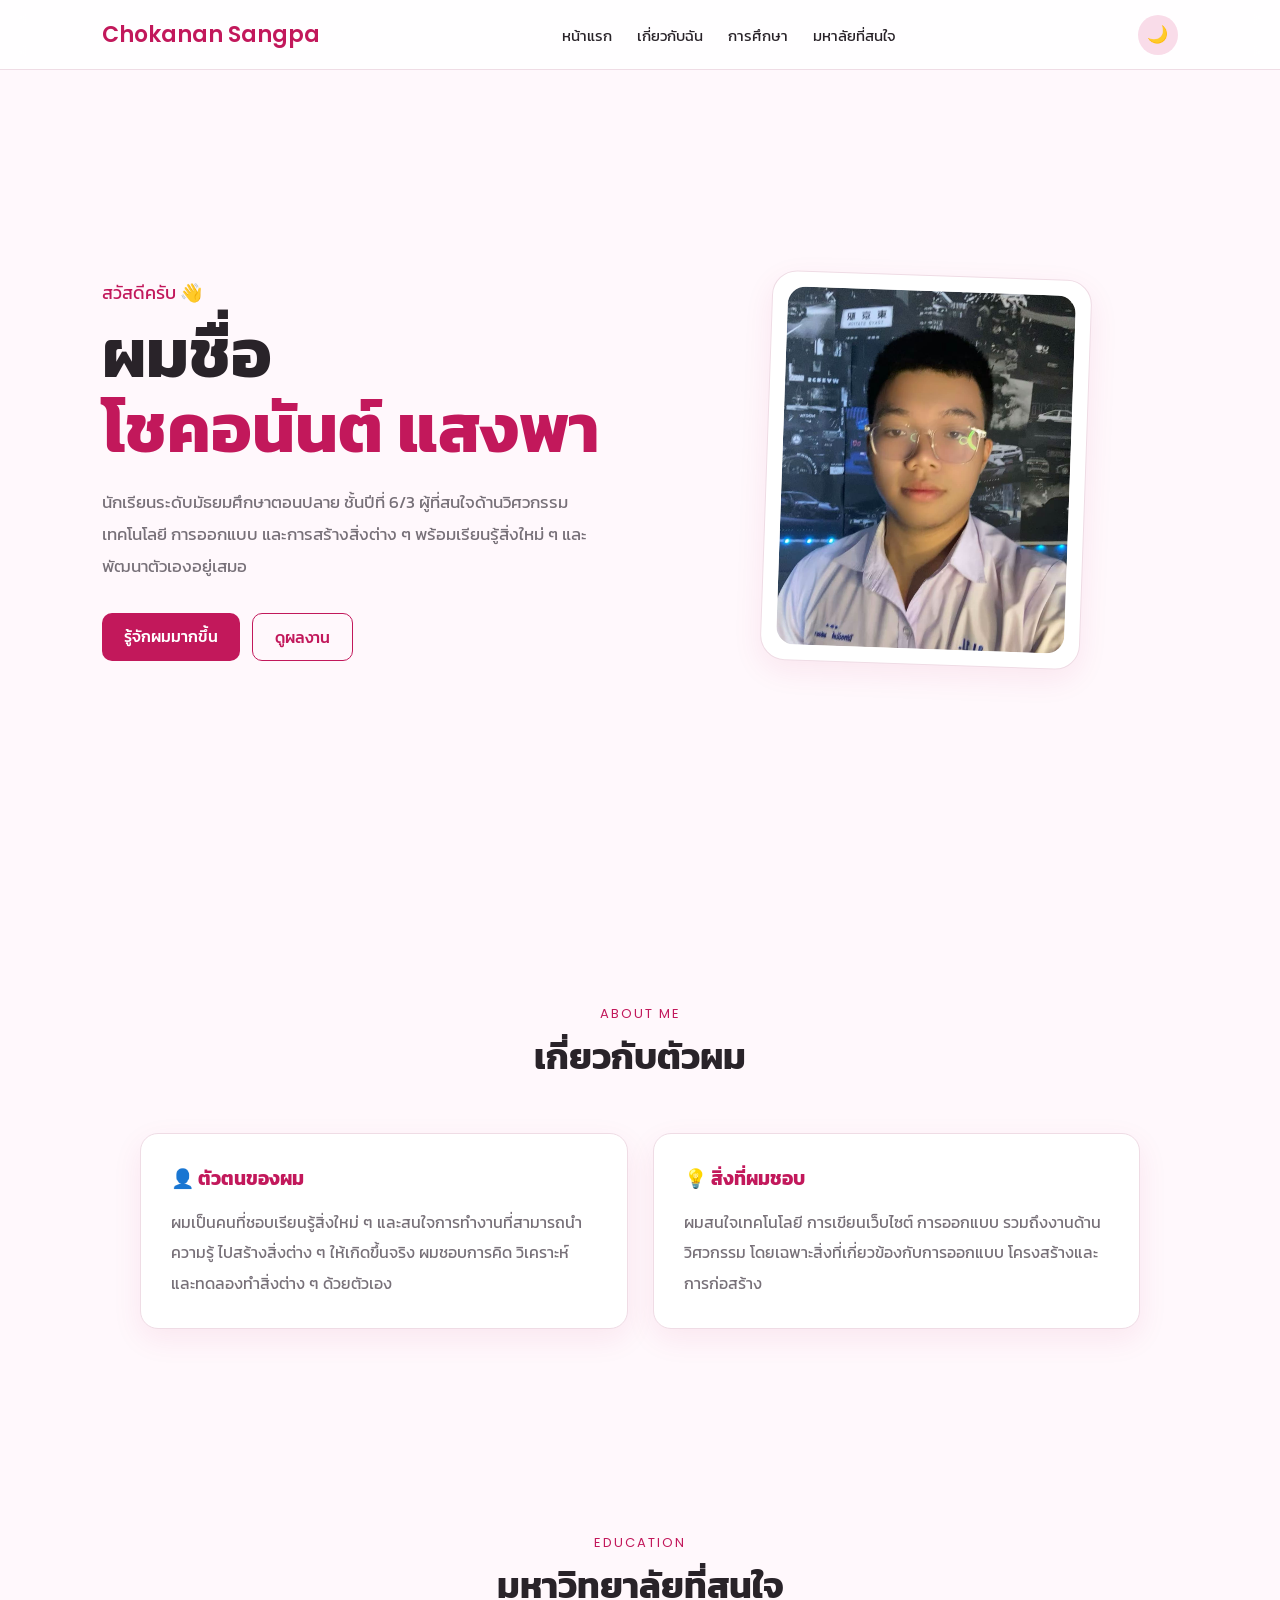
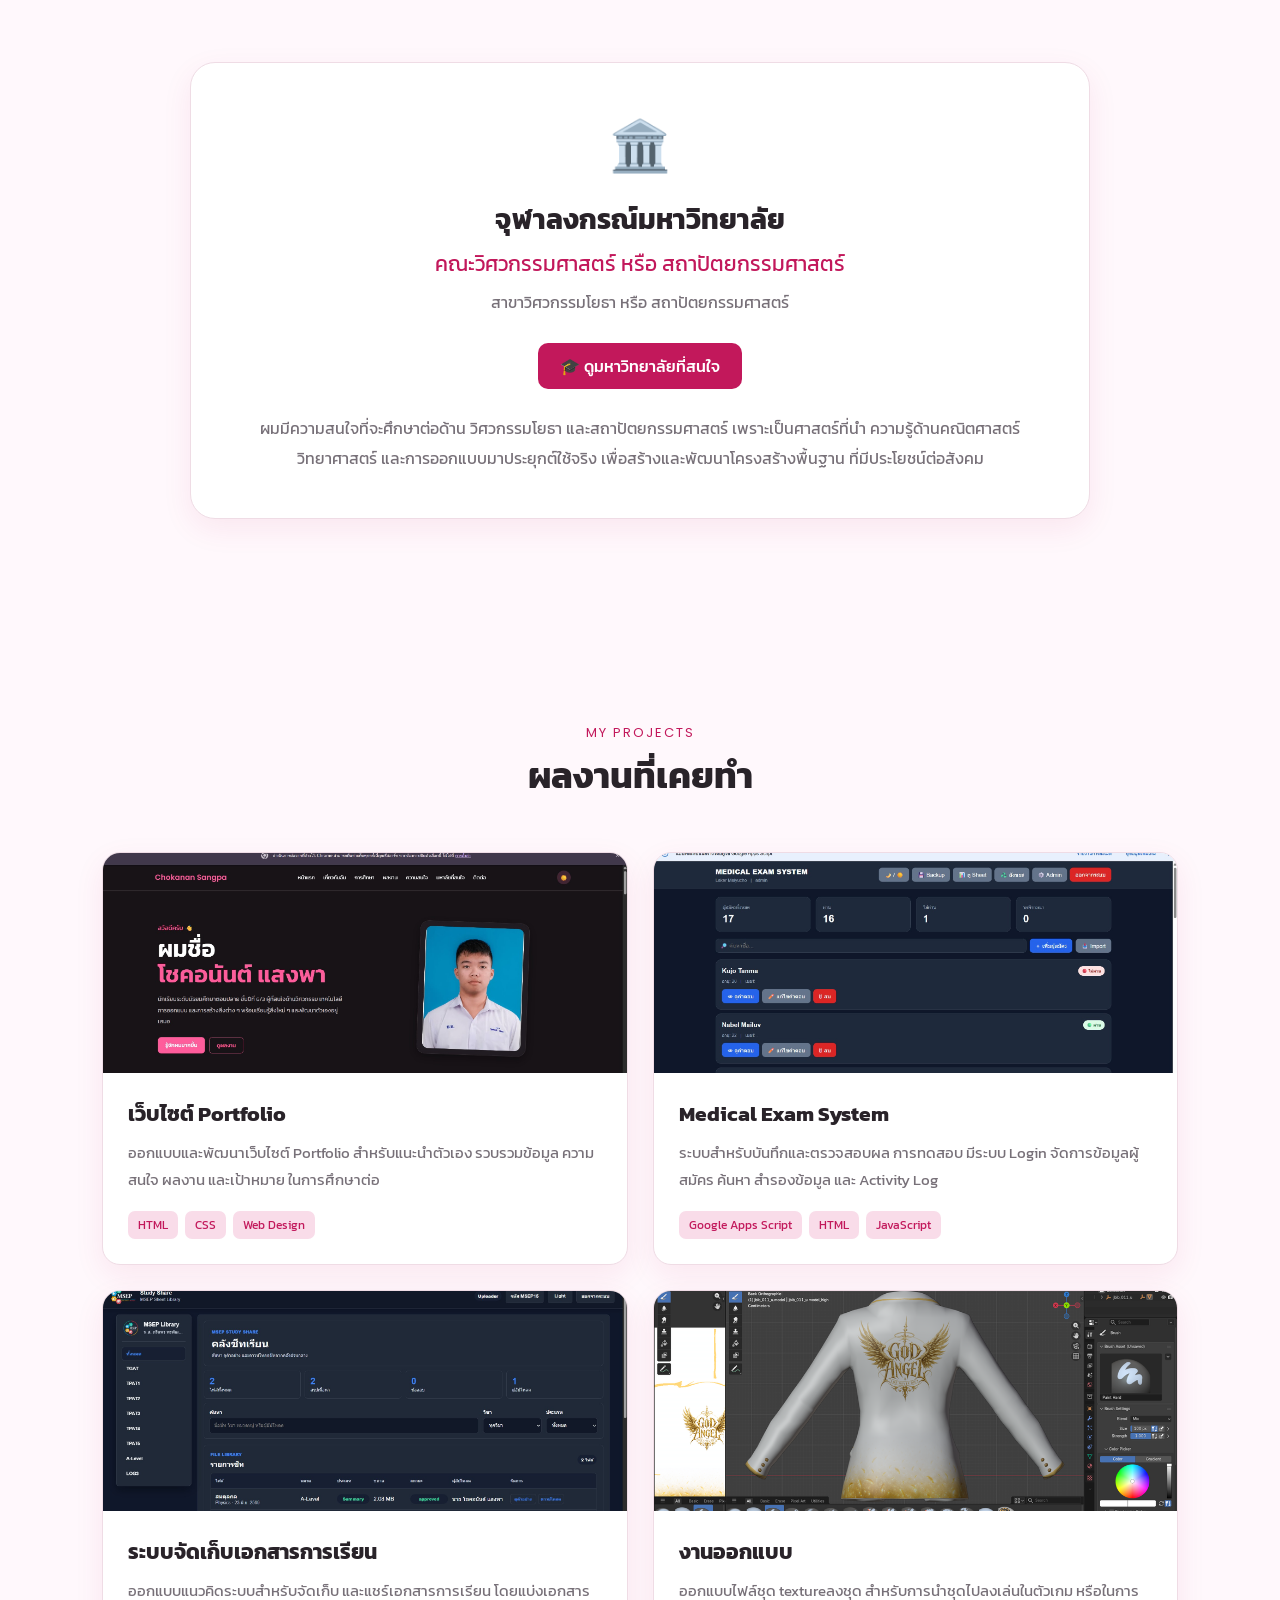
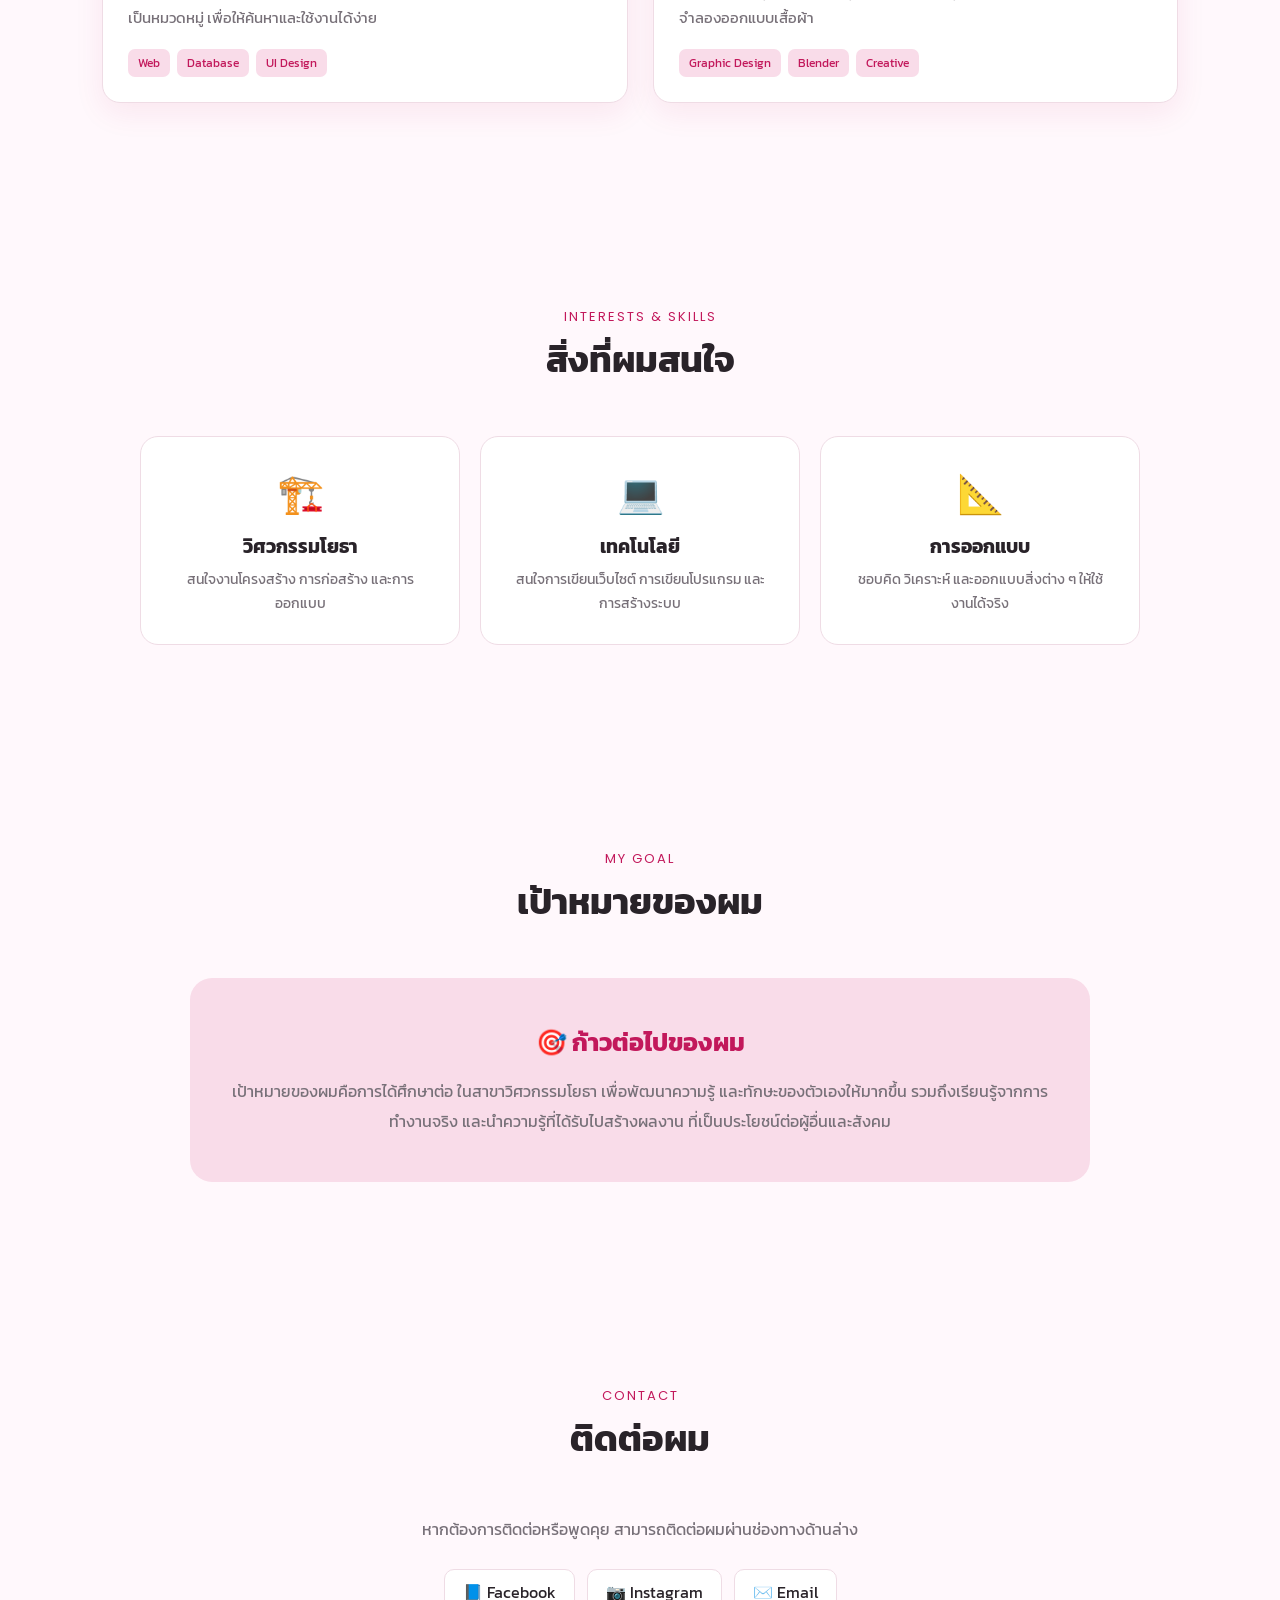
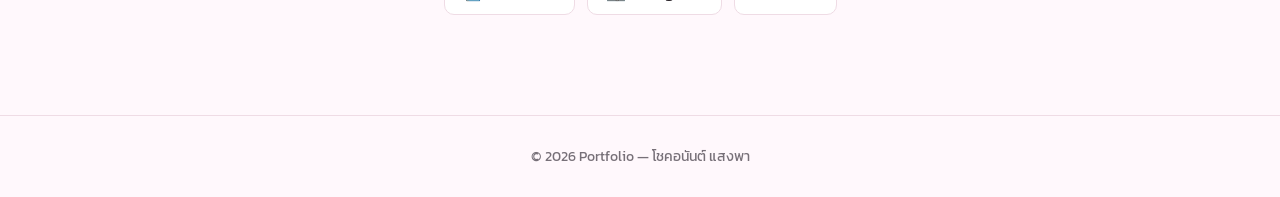
==== commit 21e0fd71: "Update index.html" ====
--- a/index.html
+++ b/index.html
@@ -47,29 +47,10 @@
             </li>
 
             <li>
-                <a href="#projects">
-                    ผลงาน
-                </a>
-            </li>
-
-            <li>
-                <a href="#skills">
-                    ความสนใจ
-                </a>
-            </li>
-
-            <li>
                 <a href="universities.html">
                     มหาลัยที่สนใจ
                 </a>
             </li>
-
-            <li>
-                <a href="#contact">
-                    ติดต่อ
-                </a>
-            </li>
-
         </ul>
 
         <button
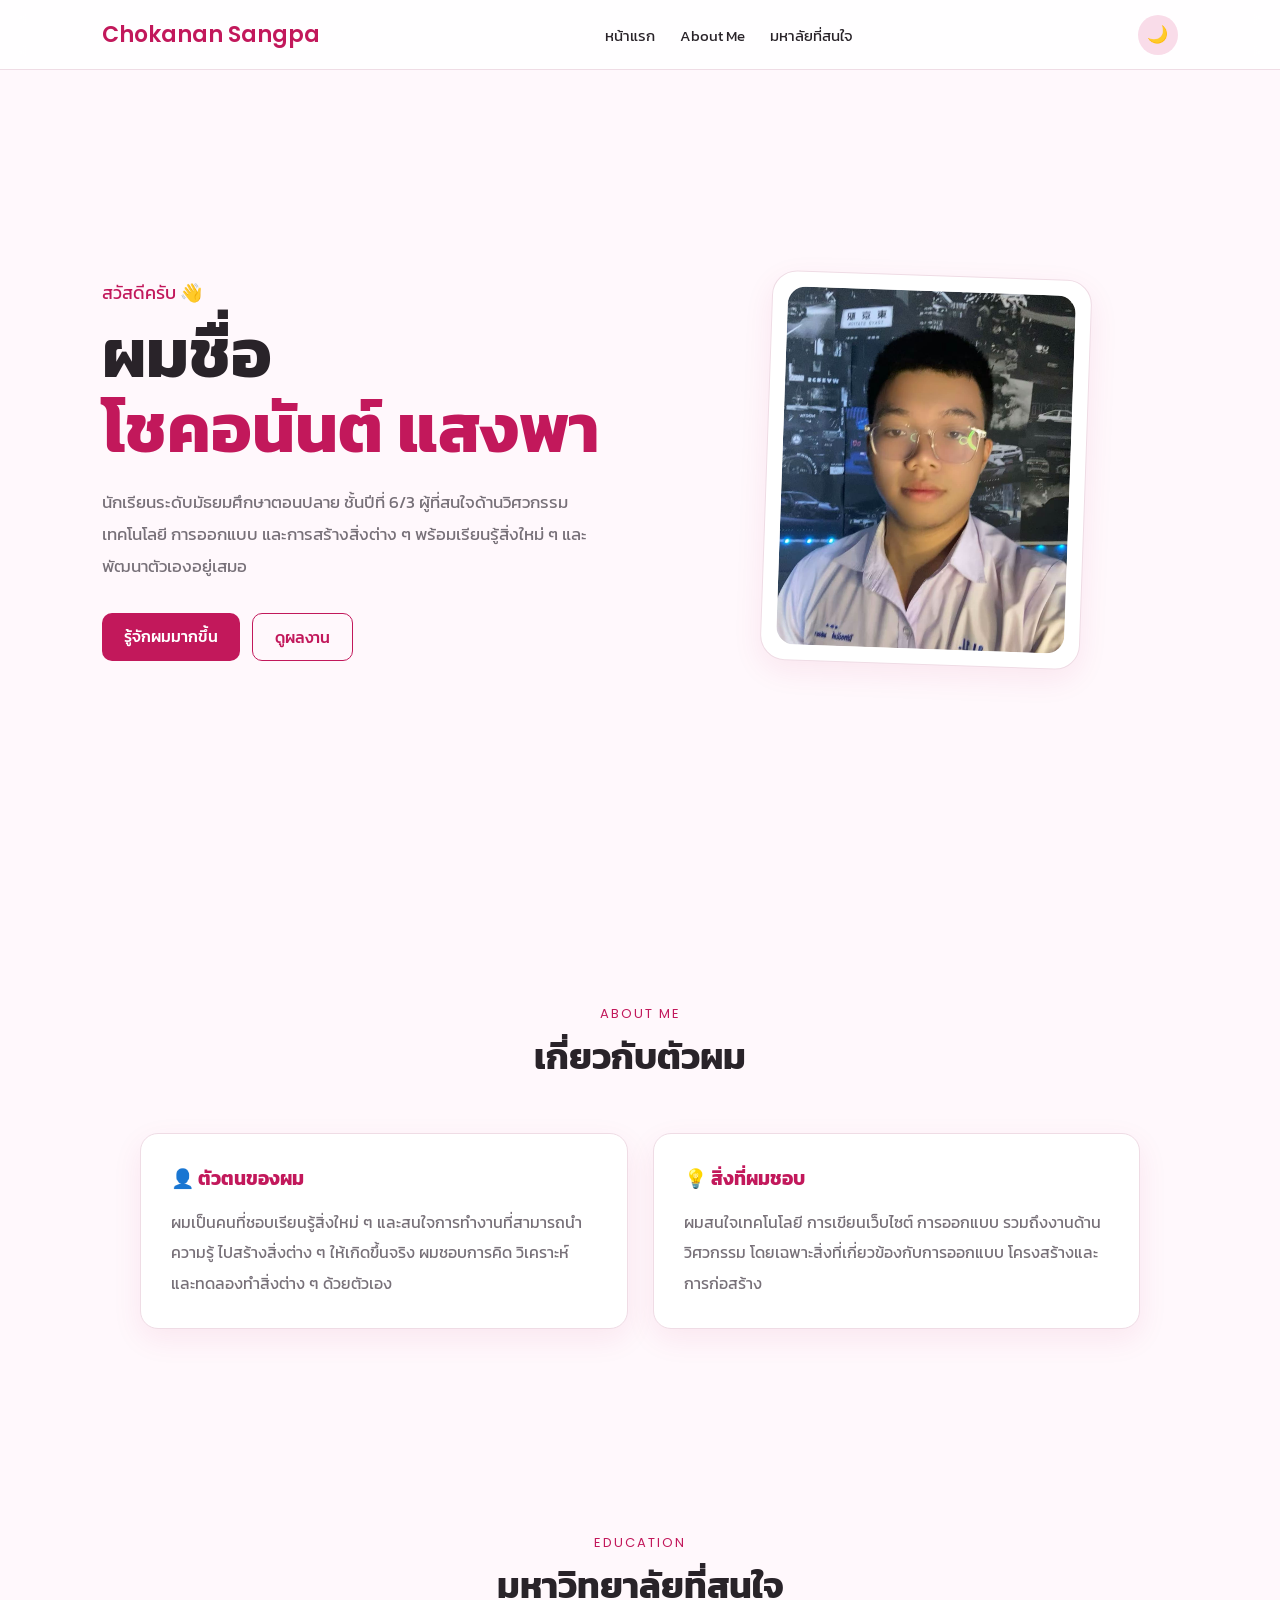
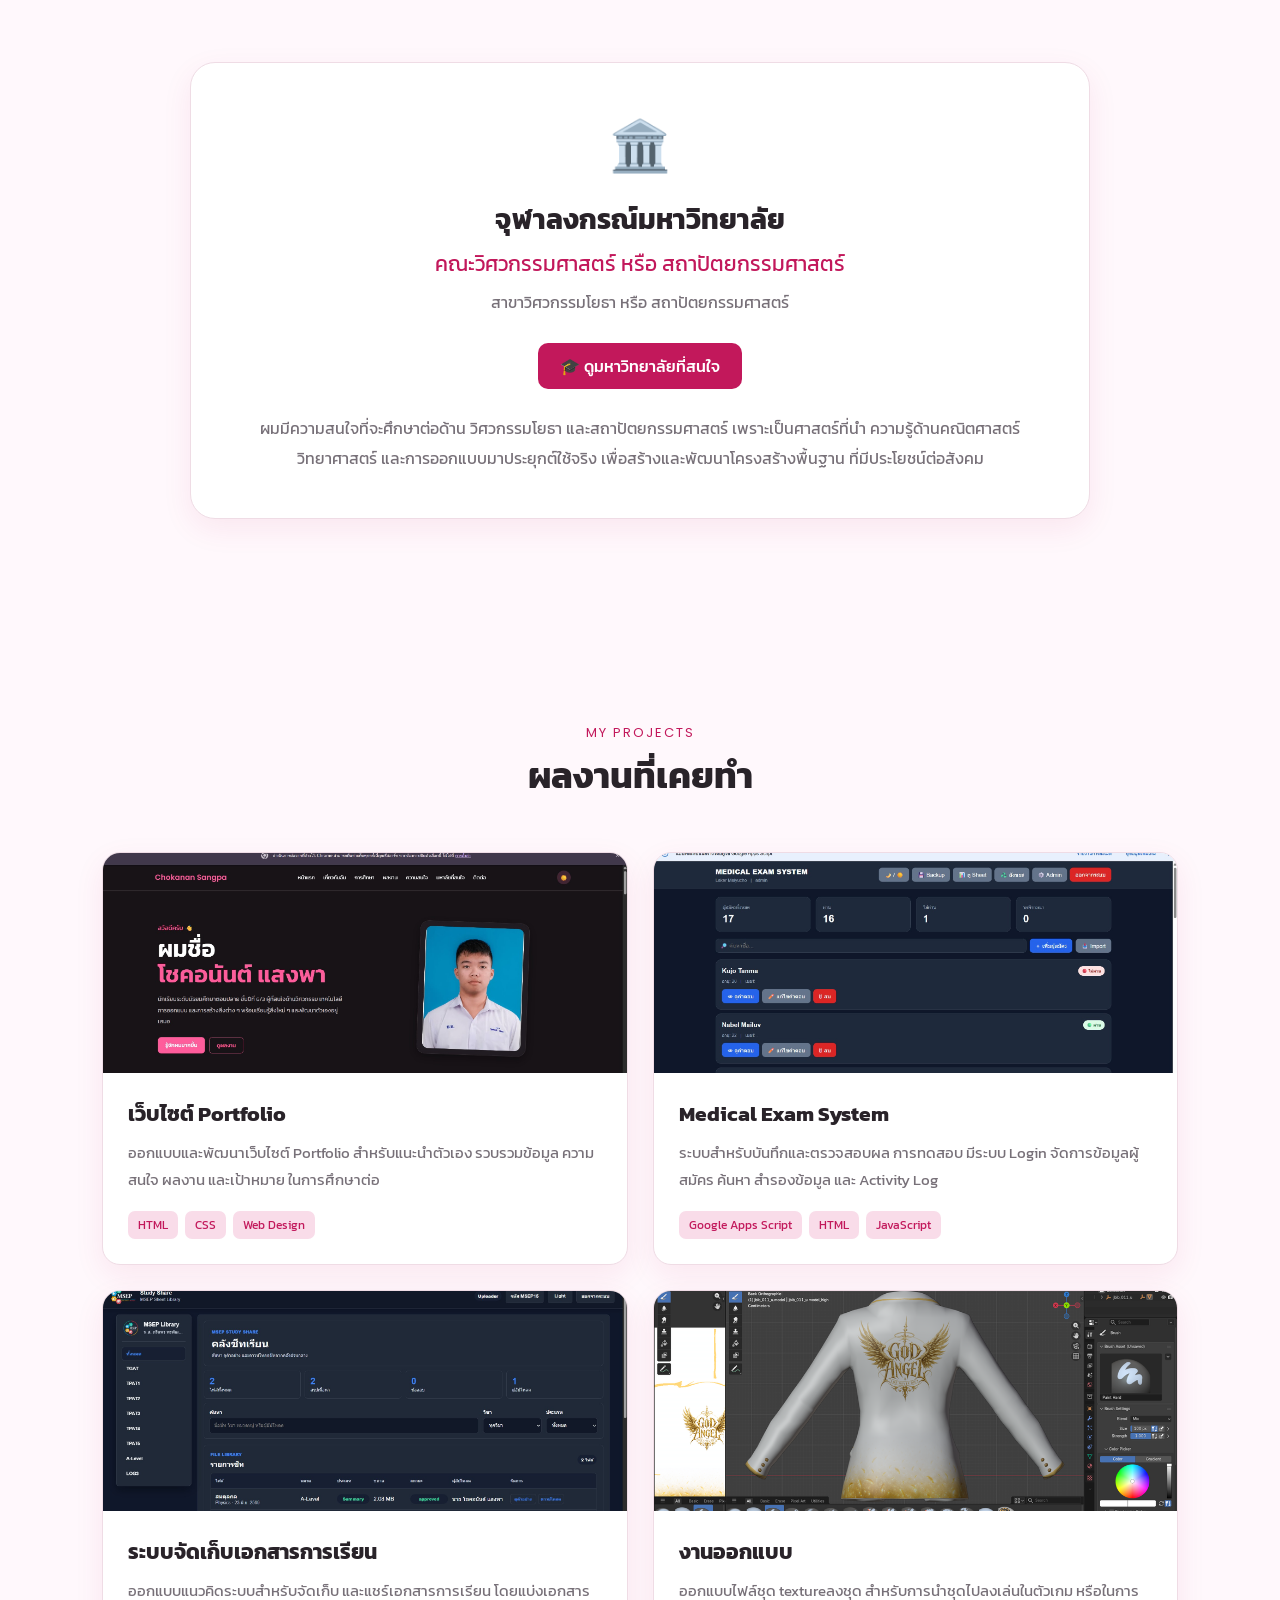
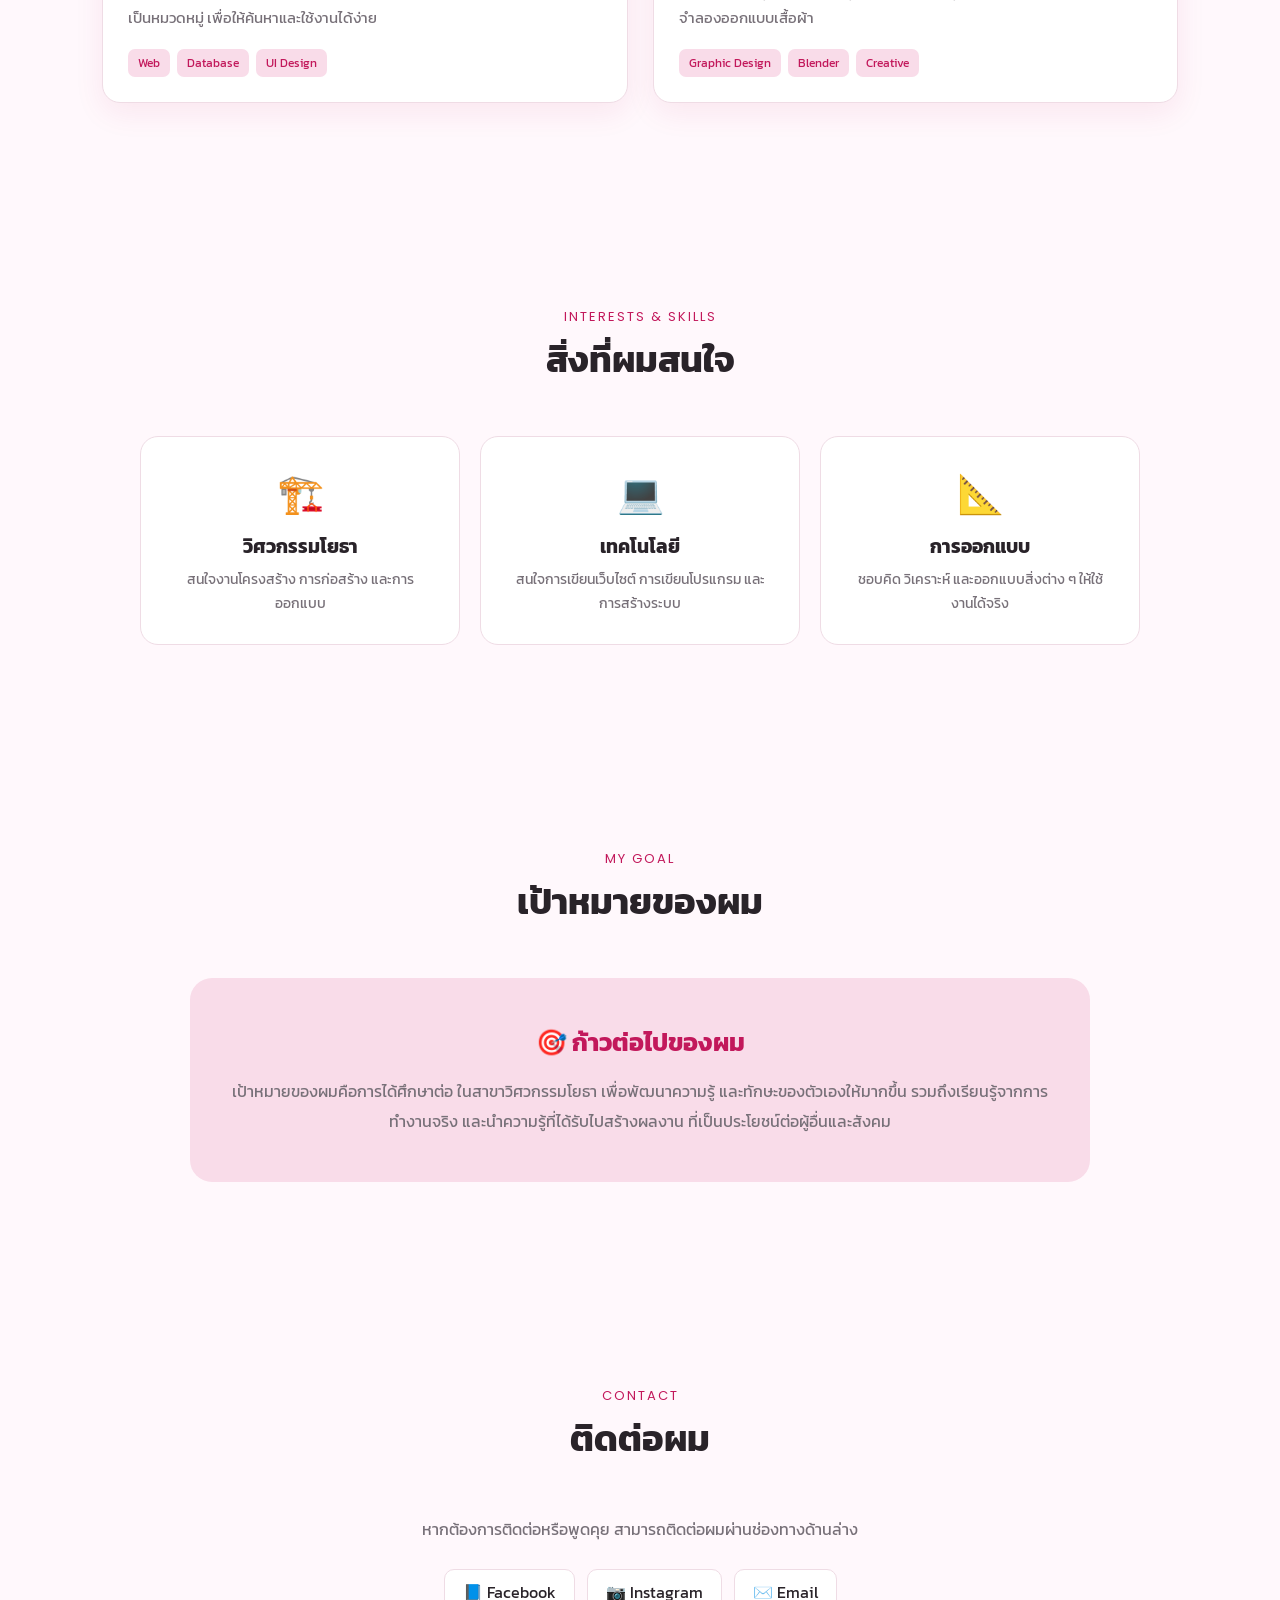
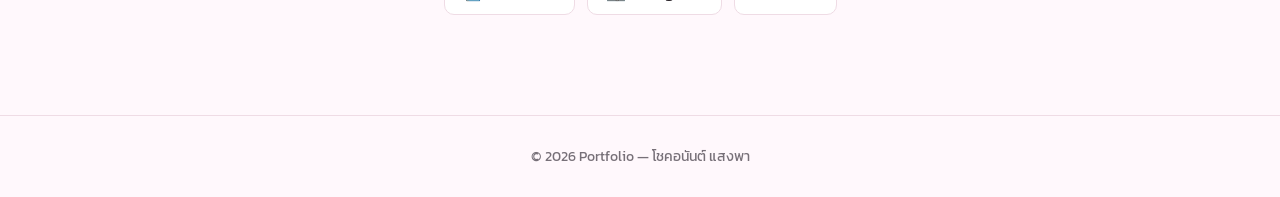
==== commit f18e94c7: "Update index.html" ====
--- a/index.html
+++ b/index.html
@@ -35,16 +35,8 @@
             </li>
 
             <li>
-                <a href="#about">
-                    เกี่ยวกับฉัน
-                </a>
-            </li>
-
-            <li>
-                <a href="#education">
-                    การศึกษา
-                </a>
-            </li>
+    <a href="about.html">About Me</a>
+        </li>
 
             <li>
                 <a href="universities.html">
--- a/style.css
+++ b/style.css
@@ -1598,3 +1598,635 @@
     }
 
 }
+
+/* ========================================
+   ABOUT ME PAGE
+======================================== */
+
+.about-page {
+    width: 100%;
+    min-height: 100vh;
+    padding:
+        calc(var(--nav-height) + 55px)
+        var(--side-padding)
+        80px;
+
+    background:
+        radial-gradient(
+            circle at 15% 20%,
+            var(--pink-light),
+            transparent 30%
+        ),
+        radial-gradient(
+            circle at 85% 75%,
+            var(--pink-light),
+            transparent 30%
+        );
+}
+
+/* Header */
+
+.about-hero {
+    width: 100%;
+    max-width: 900px;
+    margin: 0 auto 55px;
+
+    text-align: center;
+}
+
+.about-hero small {
+    display: block;
+
+    color: var(--pink);
+
+    font-family: Poppins, sans-serif;
+    font-size: 13px;
+
+    letter-spacing: 2px;
+    margin-bottom: 8px;
+}
+
+.about-hero h1 {
+    font-size: clamp(40px, 6vw, 64px);
+    line-height: 1.15;
+
+    margin-bottom: 18px;
+}
+
+.about-hero h1 span {
+    color: var(--pink);
+}
+
+.about-hero p {
+    max-width: 700px;
+    margin: auto;
+
+    color: var(--subtext);
+
+    font-size: 17px;
+    line-height: 1.9;
+}
+
+
+/* ========================================
+   ABOUT ME PROFILE
+======================================== */
+
+.about-profile {
+    width: 100%;
+    max-width: 1050px;
+
+    margin: auto;
+
+    display: grid;
+    grid-template-columns:
+        350px
+        minmax(0, 1fr);
+
+    gap: 35px;
+    align-items: stretch;
+}
+
+
+/* Profile Image */
+
+.about-photo {
+    background: var(--card);
+
+    border: 1px solid var(--border);
+    border-radius: 25px;
+
+    padding: 15px;
+
+    box-shadow: var(--shadow);
+
+    transform: rotate(-2deg);
+
+    transition: 0.3s ease;
+}
+
+.about-photo:hover {
+    transform:
+        rotate(0deg)
+        translateY(-7px);
+}
+
+.about-photo img {
+    display: block;
+
+    width: 100%;
+    height: 100%;
+
+    min-height: 420px;
+
+    object-fit: cover;
+
+    border-radius: 18px;
+}
+
+
+/* ========================================
+   ABOUT INFORMATION
+======================================== */
+
+.about-info {
+    display: flex;
+    flex-direction: column;
+    gap: 18px;
+}
+
+.about-info-card {
+    background: var(--card);
+
+    border: 1px solid var(--border);
+    border-radius: 18px;
+
+    padding: 25px;
+
+    box-shadow: var(--shadow);
+}
+
+.about-info-card h2 {
+    color: var(--pink);
+
+    font-size: 23px;
+
+    margin-bottom: 12px;
+}
+
+.about-info-card p {
+    color: var(--subtext);
+
+    font-size: 15px;
+    line-height: 1.9;
+
+    overflow-wrap: break-word;
+}
+
+
+/* ========================================
+   PERSONAL INFORMATION
+======================================== */
+
+.about-details {
+    display: grid;
+
+    grid-template-columns:
+        repeat(2, minmax(0, 1fr));
+
+    gap: 12px;
+
+    margin-top: 18px;
+}
+
+.about-detail {
+    padding: 14px 16px;
+
+    background: var(--bg);
+
+    border: 1px solid var(--border);
+    border-radius: 12px;
+}
+
+.about-detail strong {
+    display: block;
+
+    color: var(--text);
+
+    font-size: 14px;
+
+    margin-bottom: 4px;
+}
+
+.about-detail span {
+    color: var(--subtext);
+
+    font-size: 14px;
+}
+
+
+/* ========================================
+   INTERESTS
+======================================== */
+
+.about-interests {
+    width: 100%;
+    max-width: 1050px;
+
+    margin: 30px auto 0;
+
+    display: grid;
+
+    grid-template-columns:
+        repeat(3, minmax(0, 1fr));
+
+    gap: 18px;
+}
+
+.interest-card {
+    background: var(--card);
+
+    border: 1px solid var(--border);
+    border-radius: 18px;
+
+    padding: 25px;
+
+    text-align: center;
+
+    box-shadow: var(--shadow);
+
+    transition: 0.25s ease;
+}
+
+.interest-card:hover {
+    transform: translateY(-6px);
+}
+
+.interest-icon {
+    font-size: 40px;
+
+    margin-bottom: 10px;
+}
+
+.interest-card h3 {
+    margin-bottom: 8px;
+}
+
+.interest-card p {
+    color: var(--subtext);
+
+    font-size: 14px;
+    line-height: 1.7;
+}
+
+
+/* ========================================
+   MY JOURNEY
+======================================== */
+
+.about-journey {
+    width: 100%;
+    max-width: 900px;
+
+    margin: 55px auto 0;
+}
+
+.about-journey-title {
+    text-align: center;
+
+    margin-bottom: 30px;
+}
+
+.about-journey-title small {
+    color: var(--pink);
+
+    font-family: Poppins, sans-serif;
+
+    font-size: 13px;
+
+    letter-spacing: 2px;
+}
+
+.about-journey-title h2 {
+    font-size: 34px;
+
+    margin-top: 5px;
+}
+
+.journey-list {
+    position: relative;
+
+    display: grid;
+
+    gap: 18px;
+}
+
+.journey-item {
+    position: relative;
+
+    background: var(--card);
+
+    border: 1px solid var(--border);
+    border-radius: 16px;
+
+    padding: 22px 25px;
+
+    box-shadow: var(--shadow);
+}
+
+.journey-item h3 {
+    color: var(--pink);
+
+    margin-bottom: 7px;
+}
+
+.journey-item p {
+    color: var(--subtext);
+
+    font-size: 14px;
+    line-height: 1.8;
+}
+
+
+/* ========================================
+   ABOUT ME GOAL
+======================================== */
+
+.about-goal {
+    width: 100%;
+    max-width: 900px;
+
+    margin: 35px auto 0;
+}
+
+.about-goal-box {
+    padding: 40px 30px;
+
+    background: var(--pink-light);
+
+    border-radius: 22px;
+
+    text-align: center;
+}
+
+.about-goal-box h2 {
+    color: var(--pink);
+
+    font-size: 26px;
+
+    margin-bottom: 12px;
+}
+
+.about-goal-box p {
+    max-width: 700px;
+
+    margin: auto;
+
+    color: var(--subtext);
+
+    line-height: 1.9;
+}
+
+
+/* ========================================
+   ABOUT ME RESPONSIVE
+======================================== */
+
+/* iPad / Large Tablet */
+
+@media (min-width: 768px) and (max-width: 1024px) {
+
+    .about-profile {
+        grid-template-columns:
+            280px
+            minmax(0, 1fr);
+
+        gap: 25px;
+    }
+
+    .about-photo img {
+        min-height: 360px;
+    }
+
+    .about-info-card {
+        padding: 22px;
+    }
+
+    .about-interests {
+        grid-template-columns:
+            repeat(3, minmax(0, 1fr));
+
+        gap: 15px;
+    }
+
+}
+
+
+/* Tablet */
+
+@media (min-width: 481px) and (max-width: 767px) {
+
+    .about-page {
+        padding:
+            100px
+            6%
+            60px;
+    }
+
+    .about-hero {
+        margin-bottom: 40px;
+    }
+
+    .about-hero h1 {
+        font-size: 45px;
+    }
+
+    .about-hero p {
+        font-size: 16px;
+    }
+
+    .about-profile {
+        grid-template-columns: 1fr;
+
+        max-width: 650px;
+
+        gap: 30px;
+    }
+
+    .about-photo {
+        width: 270px;
+
+        margin: auto;
+    }
+
+    .about-photo img {
+        min-height: 330px;
+    }
+
+    .about-interests {
+        max-width: 650px;
+
+        grid-template-columns:
+            repeat(2, minmax(0, 1fr));
+    }
+
+    .about-journey {
+        margin-top: 45px;
+    }
+
+}
+
+
+/* Mobile */
+
+@media (min-width: 360px) and (max-width: 480px) {
+
+    .about-page {
+        padding:
+            90px
+            20px
+            50px;
+    }
+
+    .about-hero {
+        margin-bottom: 35px;
+    }
+
+    .about-hero small {
+        font-size: 11px;
+    }
+
+    .about-hero h1 {
+        font-size: 36px;
+    }
+
+    .about-hero p {
+        font-size: 14px;
+
+        line-height: 1.8;
+    }
+
+    .about-profile {
+        grid-template-columns: 1fr;
+
+        gap: 25px;
+    }
+
+    .about-photo {
+        width: 230px;
+
+        margin: auto;
+
+        padding: 10px;
+
+        border-radius: 20px;
+    }
+
+    .about-photo img {
+        min-height: 285px;
+
+        border-radius: 14px;
+    }
+
+    .about-info {
+        gap: 15px;
+    }
+
+    .about-info-card {
+        padding: 20px 18px;
+
+        border-radius: 15px;
+    }
+
+    .about-info-card h2 {
+        font-size: 20px;
+    }
+
+    .about-info-card p {
+        font-size: 14px;
+    }
+
+    .about-details {
+        grid-template-columns: 1fr;
+
+        gap: 9px;
+    }
+
+    .about-detail {
+        padding: 12px 14px;
+    }
+
+    .about-interests {
+        grid-template-columns: 1fr;
+
+        gap: 15px;
+
+        margin-top: 25px;
+    }
+
+    .interest-card {
+        padding: 22px 18px;
+    }
+
+    .about-journey {
+        margin-top: 40px;
+    }
+
+    .about-journey-title h2 {
+        font-size: 27px;
+    }
+
+    .journey-item {
+        padding: 20px 18px;
+    }
+
+    .about-goal-box {
+        padding: 30px 18px;
+    }
+
+    .about-goal-box h2 {
+        font-size: 21px;
+    }
+
+}
+
+
+/* Very Small Mobile */
+
+@media (max-width: 359px) {
+
+    .about-page {
+        padding:
+            90px
+            15px
+            45px;
+    }
+
+    .about-hero h1 {
+        font-size: 32px;
+    }
+
+    .about-hero p {
+        font-size: 13px;
+    }
+
+    .about-photo {
+        width: 210px;
+    }
+
+    .about-photo img {
+        min-height: 260px;
+    }
+
+    .about-info-card {
+        padding: 18px 15px;
+    }
+
+    .about-interests {
+        grid-template-columns: 1fr;
+    }
+
+}
+
+
+/* Mobile Landscape */
+
+@media (max-width: 767px) and (orientation: landscape) {
+
+    .about-profile {
+        grid-template-columns:
+            minmax(0, 1fr)
+            minmax(0, 1fr);
+
+        align-items: center;
+    }
+
+    .about-photo {
+        width: 220px;
+    }
+
+    .about-photo img {
+        min-height: 270px;
+    }
+
+}
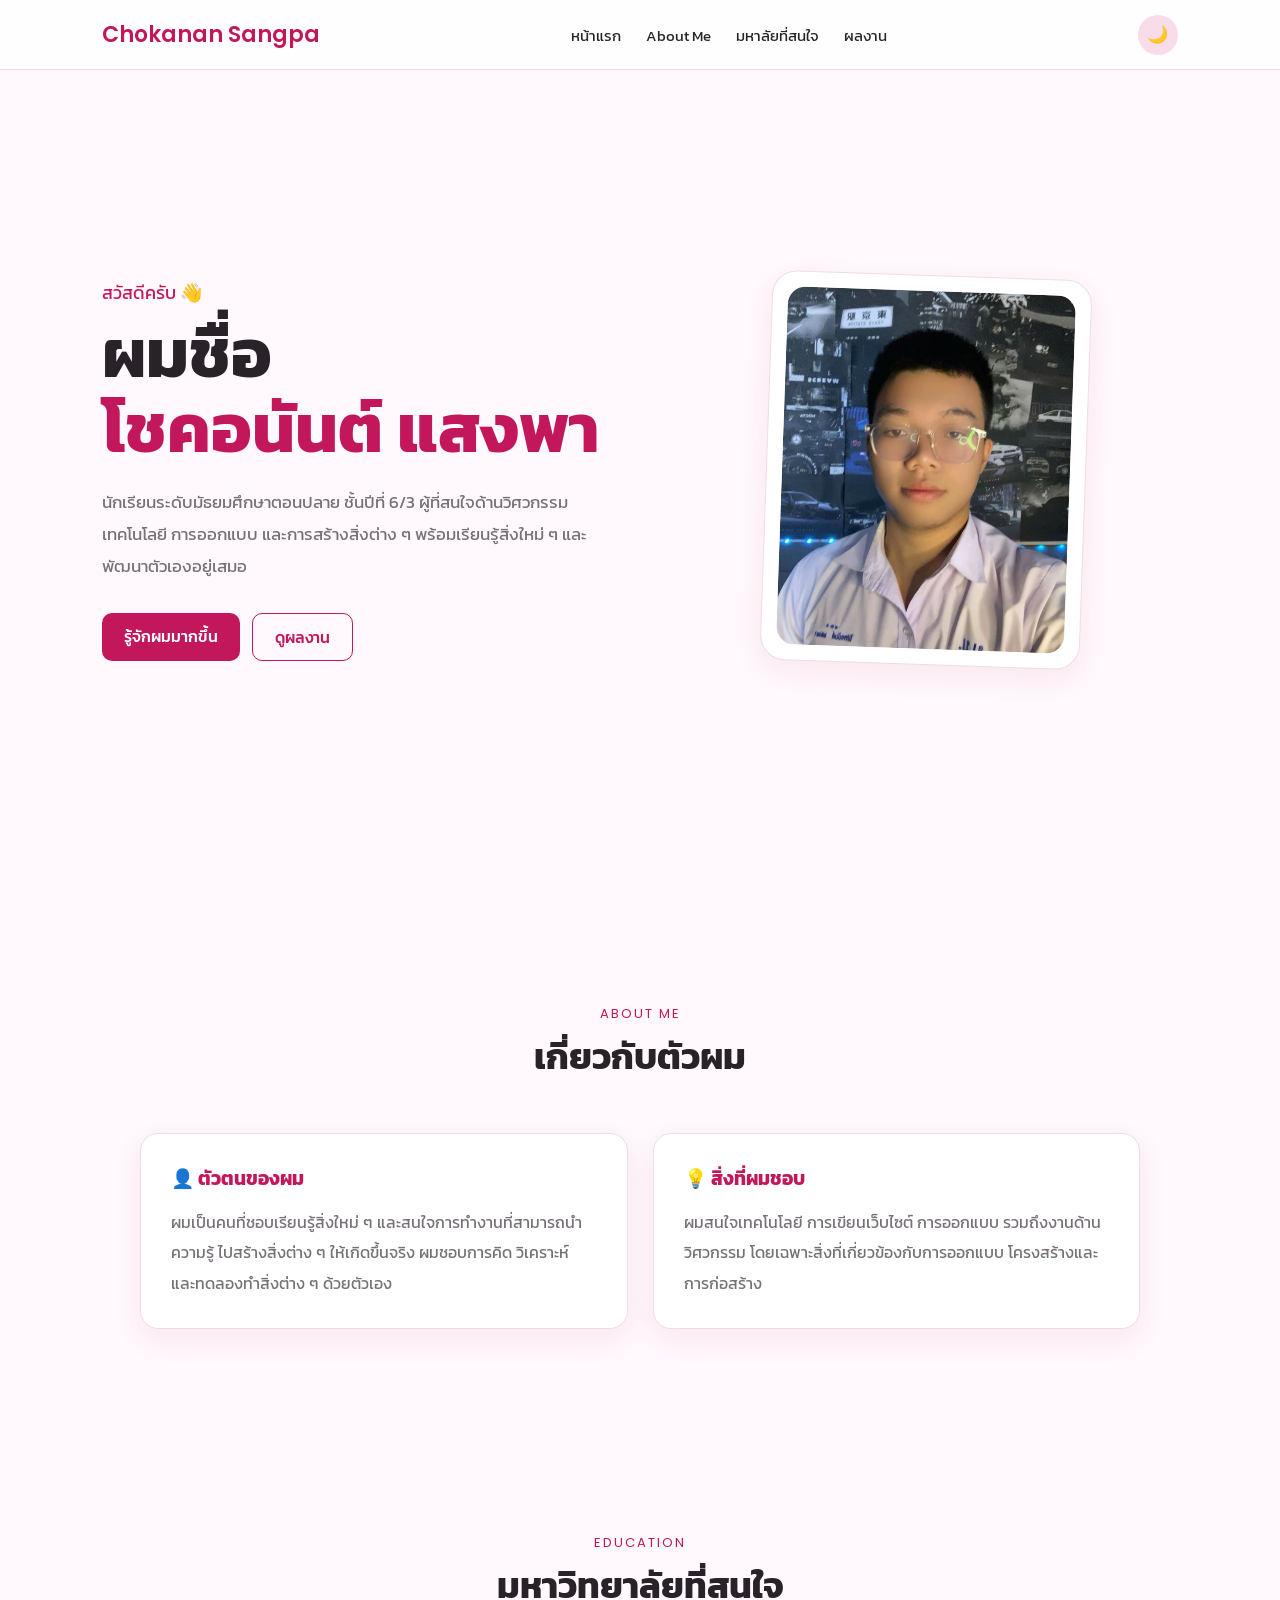
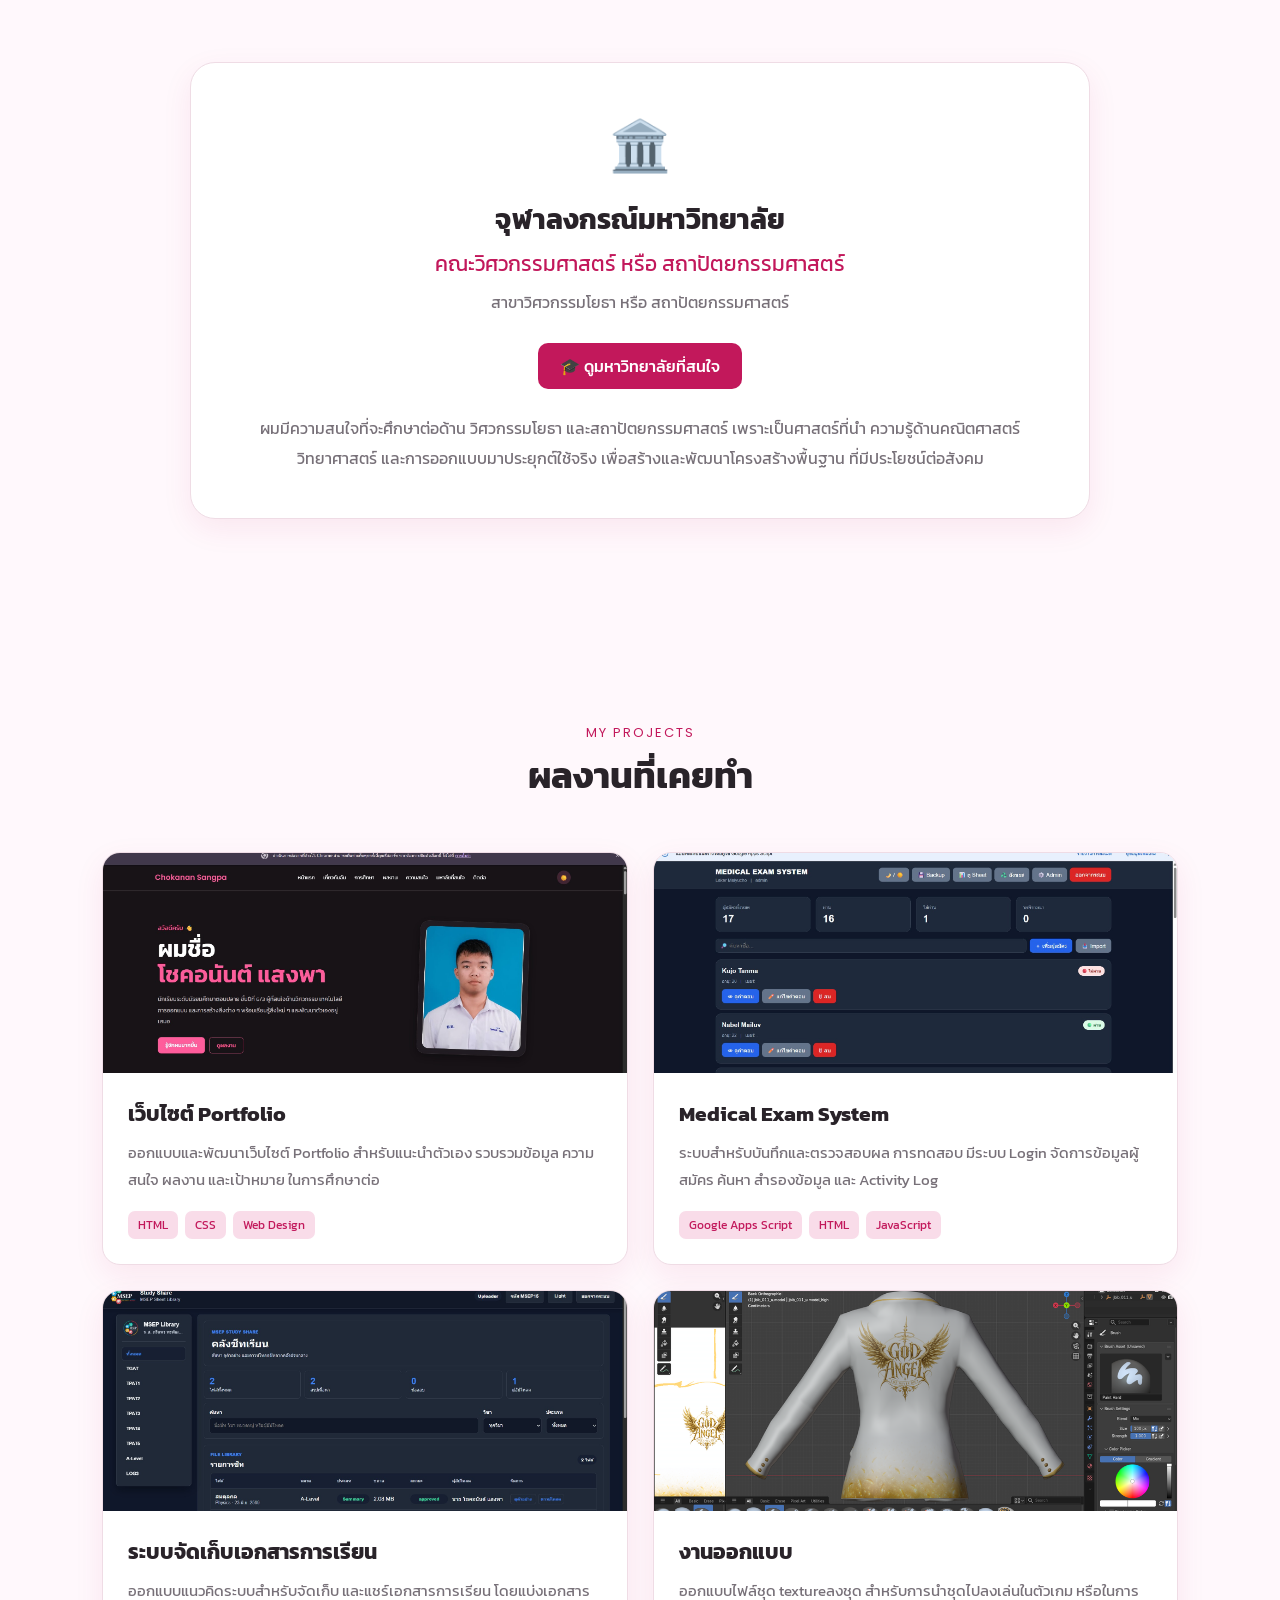
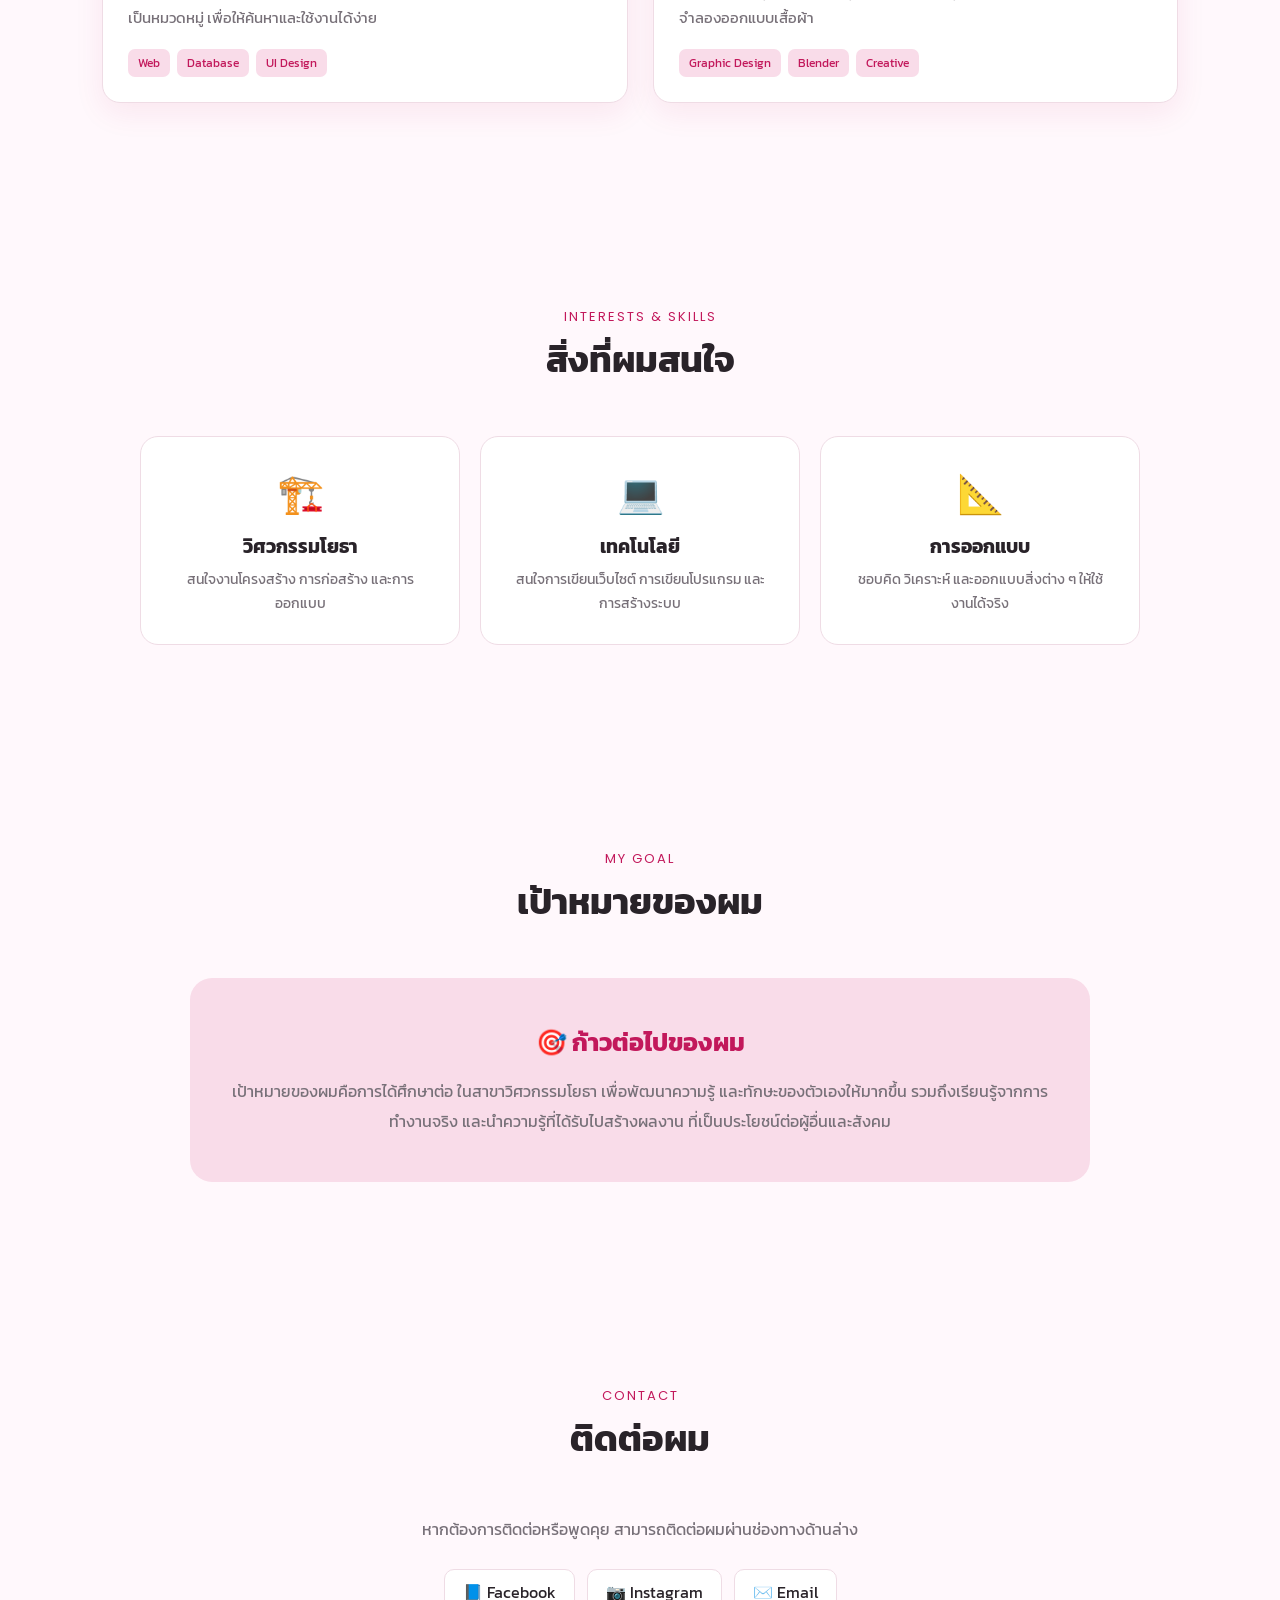
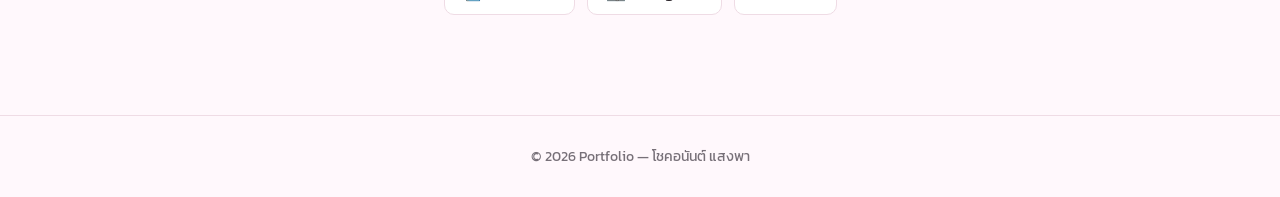
==== commit 56a704a1: "เพิ่มหน้าผลงานและเมนู" ====
--- a/index.html
+++ b/index.html
@@ -38,11 +38,17 @@
     <a href="about.html">About Me</a>
         </li>
 
-            <li>
-                <a href="universities.html">
-                    มหาลัยที่สนใจ
-                </a>
-            </li>
+            <li>
+                <a href="universities.html">
+                    มหาลัยที่สนใจ
+                </a>
+            </li>
+
+            <li>
+                <a href="works.html">
+                    ผลงาน
+                </a>
+            </li>
         </ul>
 
         <button
